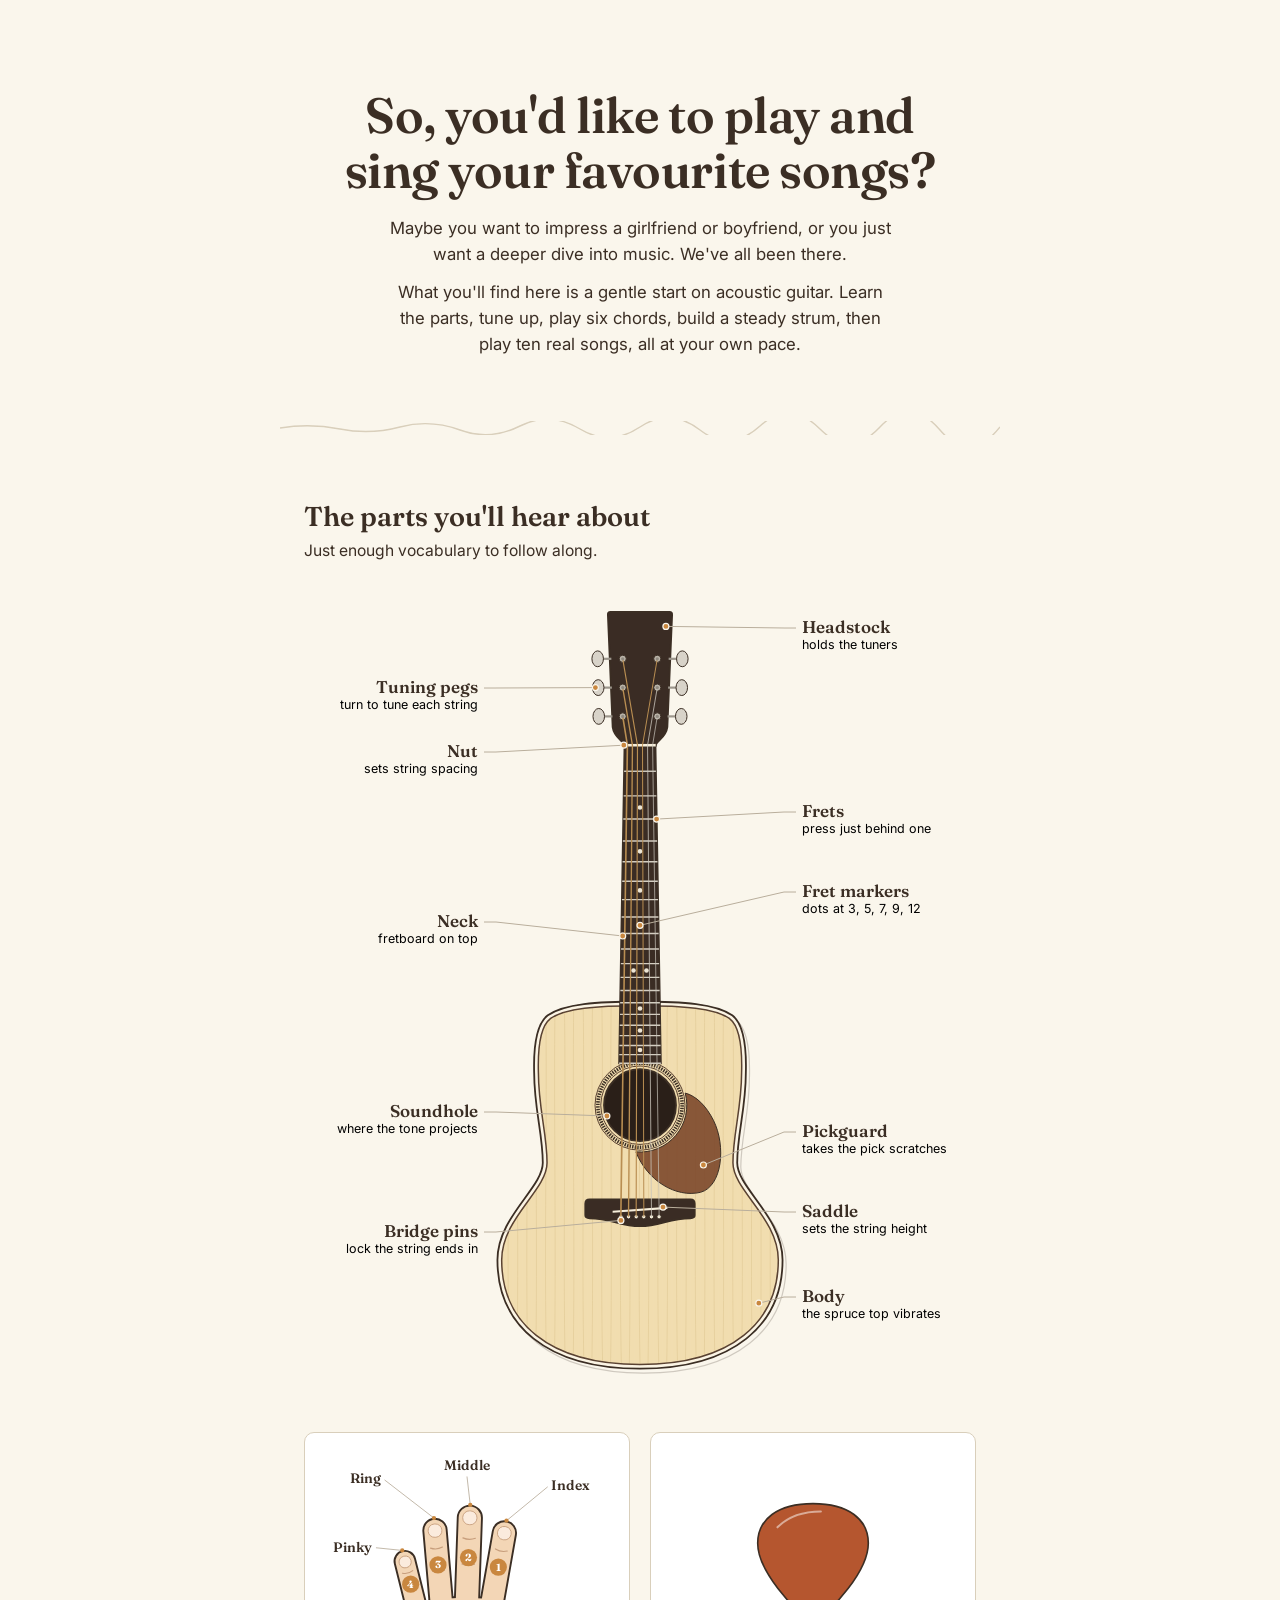
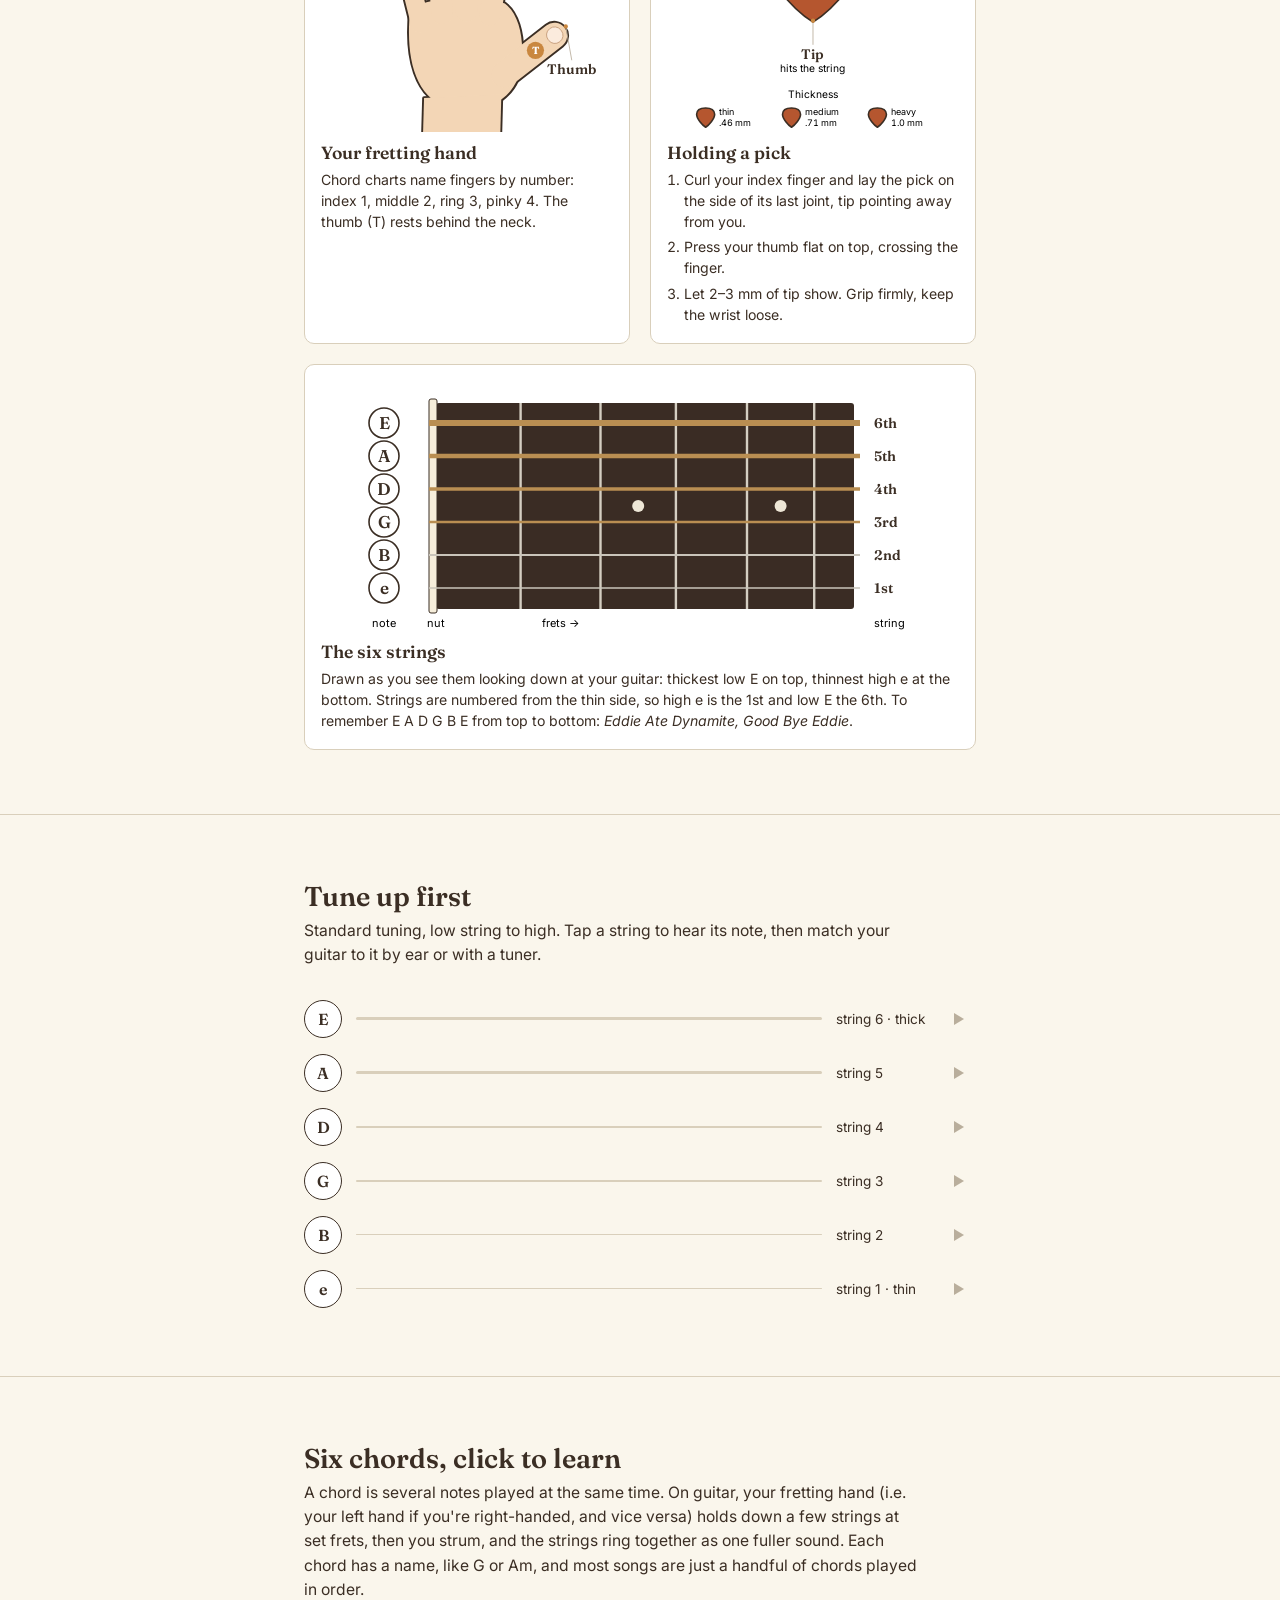
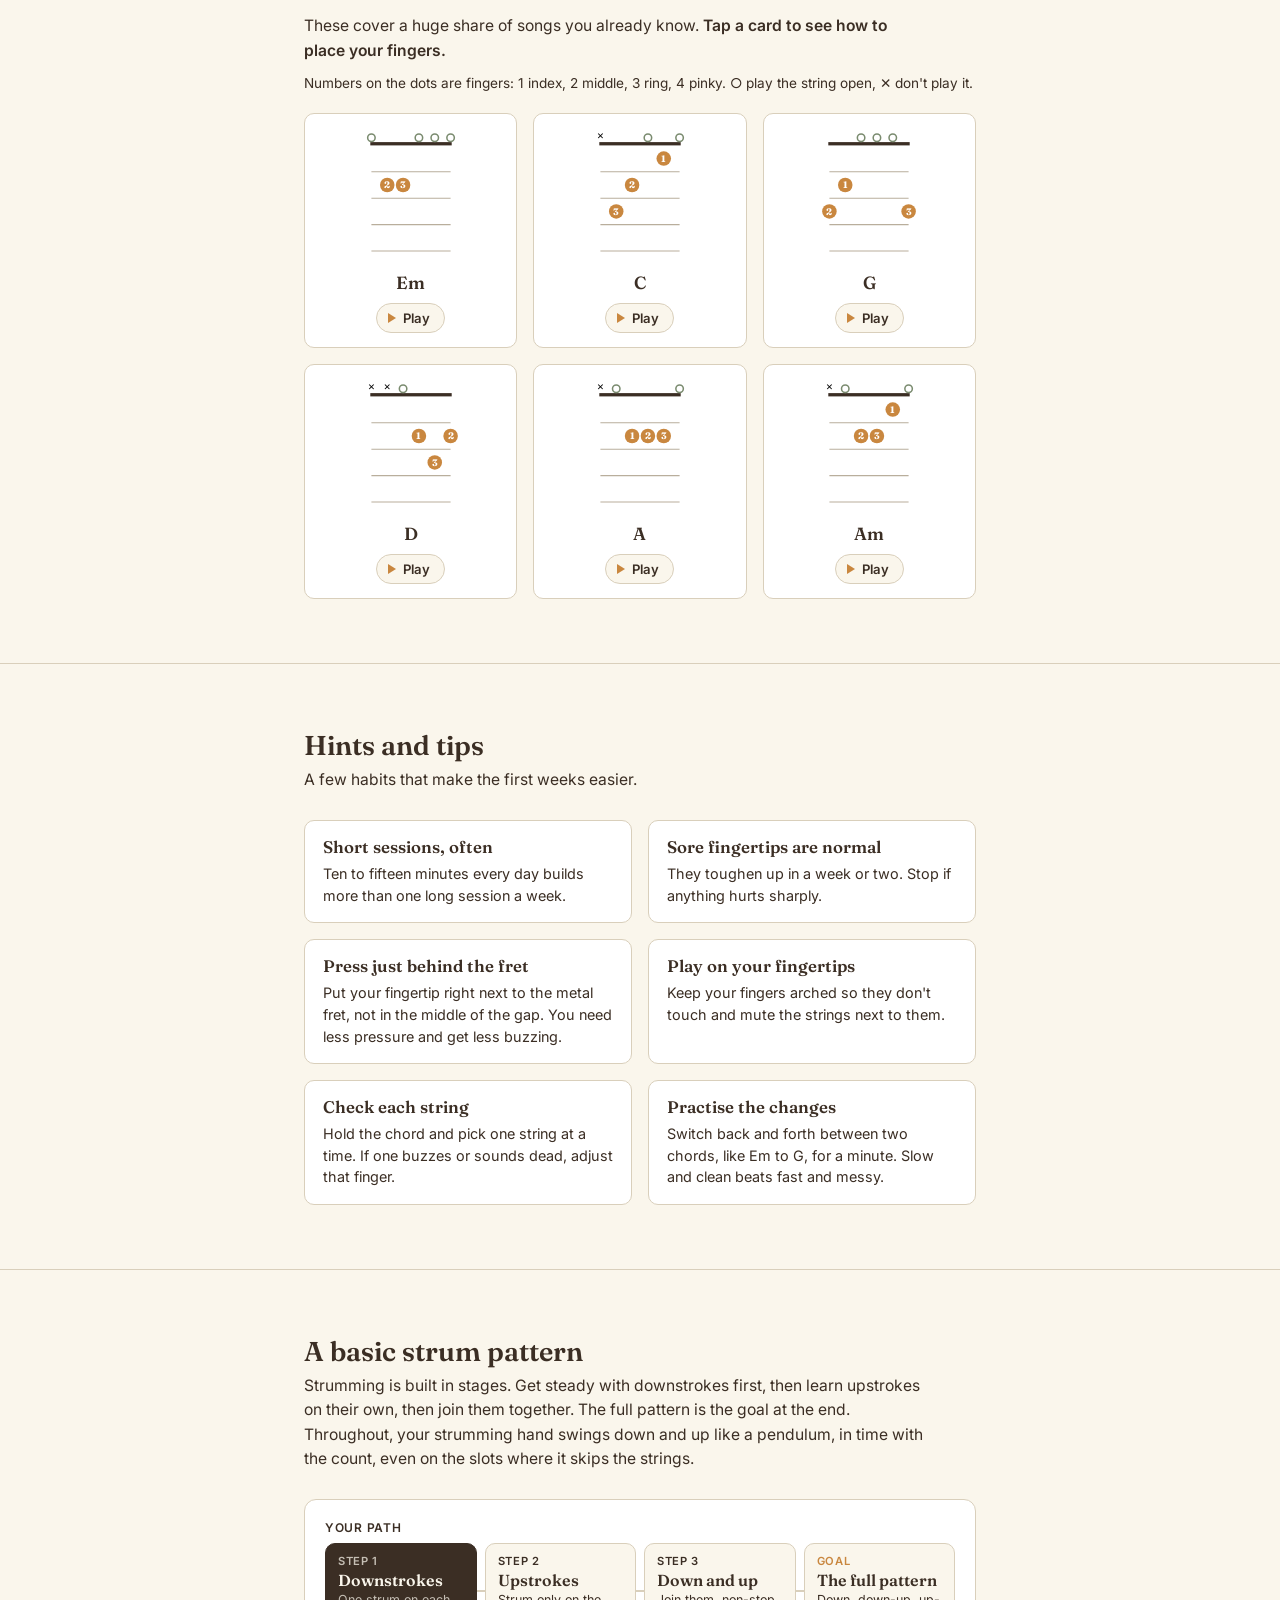
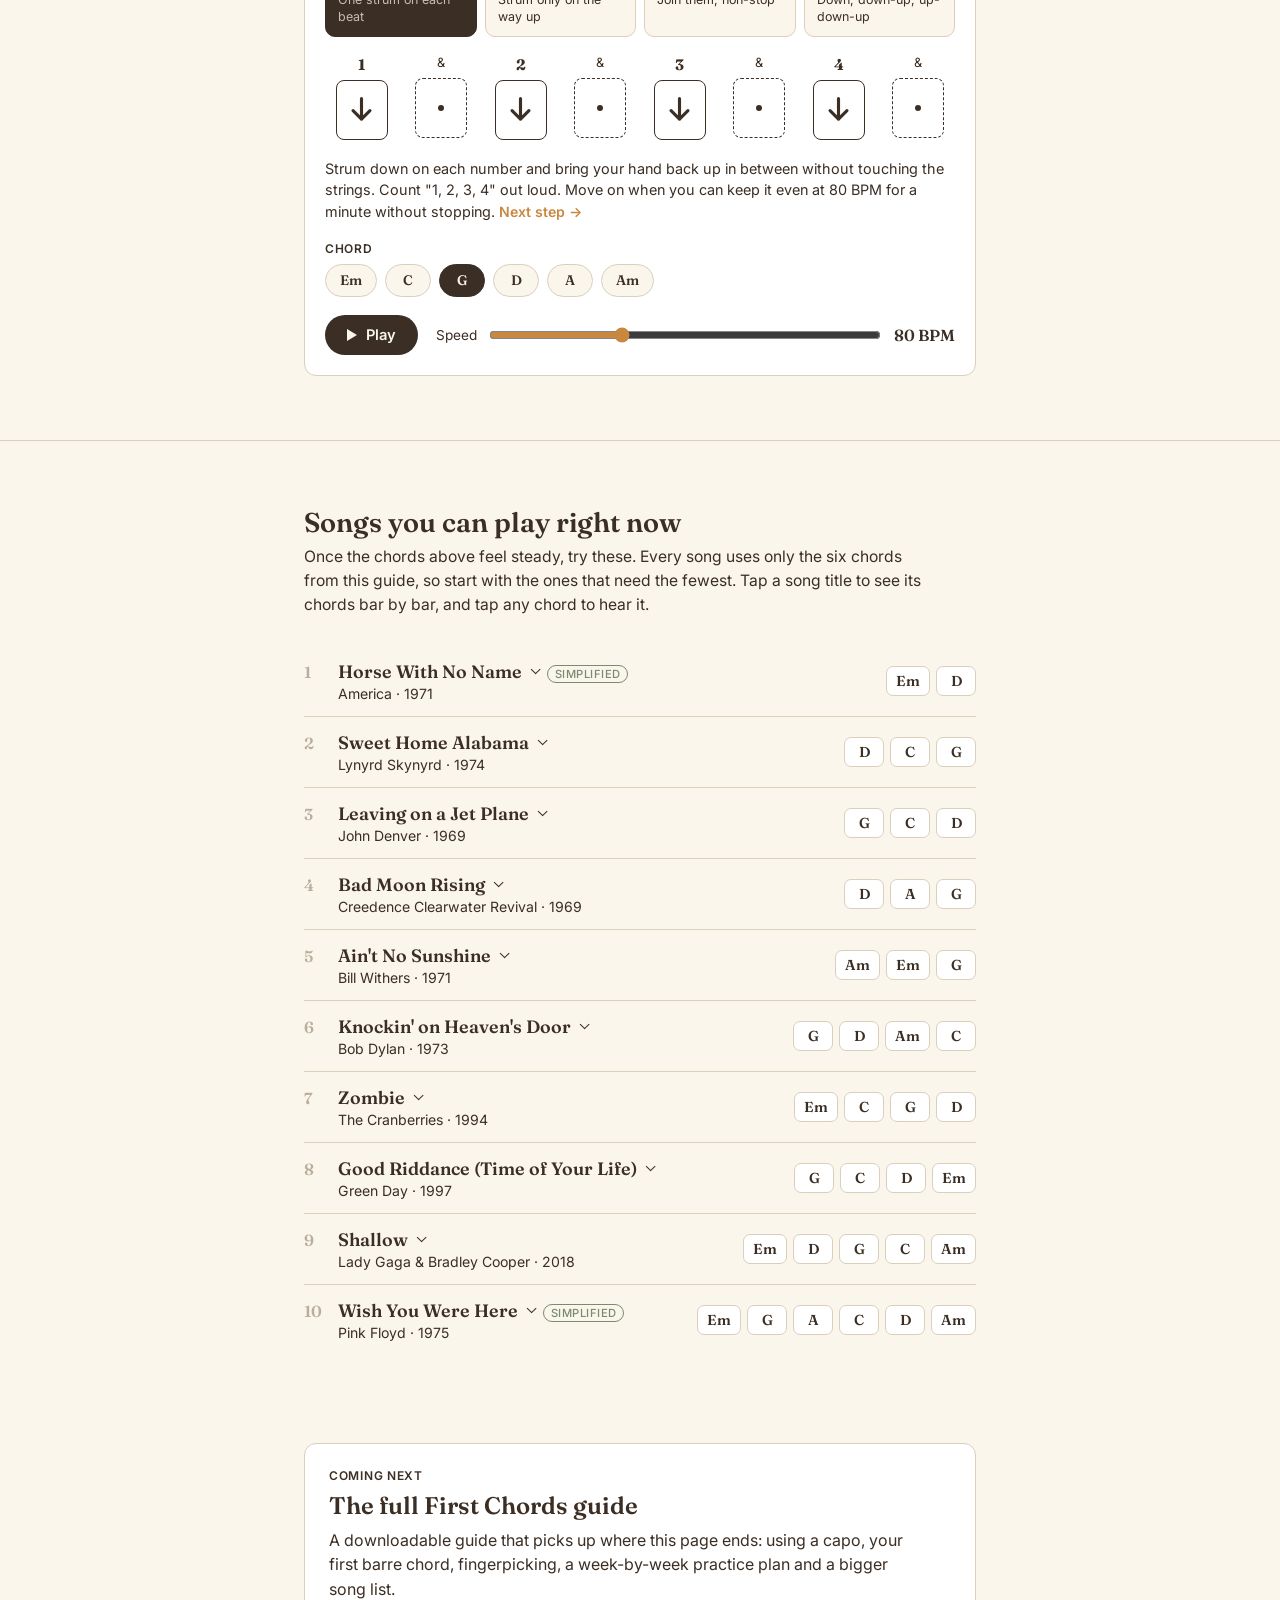
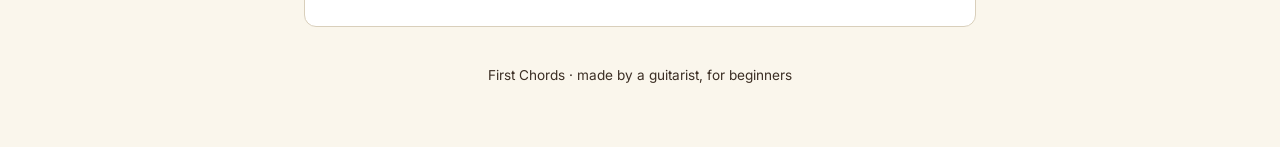
==== index.html @ 9a9ceaf6 "Rewrite the hero as a friendly opening question and intro Co-Authored-By: Claude Opus 5.5 <noreply@a" ====
<!DOCTYPE html>
<html lang="en">
<head>
<meta charset="UTF-8">
<meta name="viewport" content="width=device-width, initial-scale=1, viewport-fit=cover">
<title>First Chords — a starter guide to acoustic guitar</title>
<meta name="description" content="A free, hands-on starter guide to acoustic guitar: the parts of the guitar, tuning by ear, six first chords with sound, a step-by-step strumming trainer and ten songs you can play.">
<meta name="theme-color" content="#FAF6EC" media="(prefers-color-scheme: light)">
<meta name="theme-color" content="#1C1714" media="(prefers-color-scheme: dark)">
<meta property="og:type" content="website">
<meta property="og:title" content="First Chords: from your first chord to your first song">
<meta property="og:description" content="Learn six chords, build a steady strum and play ten real songs on acoustic guitar. Free, with sound.">
<meta property="og:image" content="og-image.png">
<meta property="og:image:width" content="1200">
<meta property="og:image:height" content="630">
<meta name="twitter:card" content="summary_large_image">
<link rel="icon" href="data:image/svg+xml,%3Csvg xmlns='http://www.w3.org/2000/svg' viewBox='0 0 32 32'%3E%3Cpath d='M16 3C22 3 28 5.5 28 11C28 17.5 20 26 16 29C12 26 4 17.5 4 11C4 5.5 10 3 16 3Z' fill='%23C9873F'/%3E%3C/svg%3E">
<link rel="preconnect" href="https://fonts.googleapis.com">
<link rel="preconnect" href="https://fonts.gstatic.com" crossorigin>
<link href="https://fonts.googleapis.com/css2?family=Fraunces:opsz,wght@9..144,400;9..144,600;9..144,700&family=Inter:wght@400;500;600&display=swap" rel="stylesheet">
<style>
  /* warm workshop paper in light, lamp-lit walnut in dark; illustrations keep their real materials */
  :root{
    --paper:#FAF6EC; --card:#FFFFFF; --ink:#3B2E24; --ink-2:var(--ink-2); --muted:var(--muted); --faint:var(--faint);
    --line:#B9AE9C; --rule:#D9CFBB; --hover:var(--hover); --miss:var(--miss);
    --wood:#C9873F; --wood-deep:var(--wood-deep); --sage:#7A8B6F; --on-accent:#FFFFFF;
    box-sizing:border-box;
    padding-top:env(safe-area-inset-top,0px);
    padding-bottom:env(safe-area-inset-bottom,0px);
  }
  @media (prefers-color-scheme: dark){
    :root:not([data-theme="light"]){
      --paper:#1C1714; --card:#26201B; --ink:#EFE6D6; --ink-2:#DCCFBC; --muted:#BBAC96; --faint:#A0907A;
      --line:#6E6152; --rule:#3E352D; --hover:#302822; --miss:#5C5146;
      --wood:#D99A52; --wood-deep:#E6AC68; --sage:#9DB08F; --on-accent:#1C1714; color-scheme:dark;
    }
  }
  :root[data-theme="dark"]{
    --paper:#1C1714; --card:#26201B; --ink:#EFE6D6; --ink-2:#DCCFBC; --muted:#BBAC96; --faint:#A0907A;
    --line:#6E6152; --rule:#3E352D; --hover:#302822; --miss:#5C5146;
    --wood:#D99A52; --wood-deep:#E6AC68; --sage:#9DB08F; --on-accent:#1C1714; color-scheme:dark;
  }
  html{scroll-padding-top:env(safe-area-inset-top,0px);}
  *{box-sizing:border-box;}
  [hidden]{display:none !important;}
  body{
    margin:0; background:var(--paper); color:var(--ink);
    font-family:'Inter',system-ui,sans-serif;
    -webkit-font-smoothing:antialiased;
  }
  h1,h2,h3{font-family:'Fraunces',Georgia,serif; margin:0; font-weight:600;}
  .wrap{max-width:720px; margin:0 auto; padding:0 24px;}
  section.wrap{padding-block:64px;}
  .hero.wrap{padding-block:88px 56px; text-align:center;}
  .hero h1{font-size:clamp(2rem,5.4vw,3.1rem); line-height:1.1; letter-spacing:-0.01em; text-wrap:balance; max-width:18ch; margin:0 auto;}
  .hero p + p{margin-top:12px;}
  .hero p{font-size:1.05rem; color:var(--muted); margin:18px auto 0; max-width:46ch; line-height:1.55; text-wrap:pretty;}
  .torn path{stroke:var(--rule);}
  .torn{display:block; width:100%; height:14px; margin:8px auto 0; max-width:720px;}
  .divider{border:none; border-top:1px solid var(--rule); margin:0;}
  h2{font-size:1.7rem; margin-bottom:6px;}
  .lede{color:var(--muted); margin:0 0 28px; font-size:0.98rem; line-height:1.55; max-width:62ch;}
  .lede strong{color:var(--ink); font-weight:600;}
  .lede-def{color:var(--ink); margin-bottom:12px;}

  /* anatomy: proportioned dreadnought, drawn in millimetres */
  .anatomy-wrap{margin:8px -8px 0;}
  .anatomy-diagram{width:100%; max-width:680px; height:auto; display:block; margin:0 auto;}
  .callout-title{font-family:'Fraunces',serif; font-weight:600; font-size:17px; fill:var(--ink);}
  .callout-sub{font-family:'Inter',sans-serif; font-size:12.5px; fill:var(--faint);}
  @media (max-width:560px){
    .callout-sub{display:none;}
    .callout-title{font-size:22px;}
  }
  .g-top{fill:#F1DDB0;}
  .g-grain path{fill:none; stroke:#D9BF8A; stroke-width:0.8; opacity:.55;}
  .g-sketch{fill:none; stroke:var(--ink); stroke-width:1.2; opacity:.22;}
  .g-bind{fill:none; stroke:#FBF4E4; stroke-width:7;}
  .g-purf{fill:none; stroke:#5A4232; stroke-width:10;}
  .g-ink{stroke:var(--ink); stroke-width:1.8; stroke-linejoin:round;}
  path.g-ink:not([class*=" "]){fill:none;}
  .g-ink-thin{stroke:var(--ink); stroke-width:1;}
  .g-ring{fill:none; stroke:#5A4232; stroke-width:1;}
  .g-herring{fill:none; stroke:#3B2E24; stroke-width:5; stroke-dasharray:2 1.6;}
  .g-hole{fill:#2A1F18;}
  .g-guard{fill:#7A4528; fill-opacity:.88;}
  .g-board{fill:#3A2C24;}
  .g-head{fill:#3A2C24;}
  .g-fret{stroke:#D4CEC2; stroke-width:1.4;}
  .g-dot{fill:#EDE6D6;}
  .g-shaft{stroke:#9C968C; stroke-width:2.2;}
  .g-button{fill:#D8D3C9;}
  .g-bush{fill:#B9B3A8;}
  .g-post{fill:#8F897F;}
  .g-bone{fill:#F6EEDB;}
  .g-bridge{fill:#3A2C24;}
  .g-pin{fill:#F6EEDB;}
  .g-wound{fill:none; stroke:#B98E52;}
  .g-plain{fill:none; stroke:#C9C4BA;}
  .g-lead polyline{fill:none; stroke:var(--line); stroke-width:1;}
  .g-anchor{fill:var(--wood); stroke:var(--paper); stroke-width:1.2;}

  /* hand + pick figures */
  .figs{display:grid; grid-template-columns:1fr 1fr; gap:20px; margin-top:40px;}
  @media (max-width:560px){.figs{grid-template-columns:1fr;}}
  .fig{margin:0; background:var(--card); border:1.4px solid var(--rule); border-radius:10px; padding:16px 16px 18px; min-width:0;}
  .fig-svg{width:100%; height:auto; display:block; max-width:300px; margin:0 auto;}
  .fig h3{font-size:1.1rem; margin:10px 0 6px;}
  .fig p,.fig ol{margin:0; font-size:0.88rem; line-height:1.5; color:var(--ink-2);}
  .fig ol{padding-left:1.2em; display:grid; gap:4px;}
  .h-out{fill:none; stroke:var(--ink); stroke-width:4.4; stroke-linejoin:round;}
  .h-skin{fill:#F3D6B6;}
  .h-crease{fill:none; stroke:#C79E7C; stroke-width:1.3; stroke-linecap:round;}
  .h-nail{fill:#FBEBDD; stroke:#C79E7C; stroke-width:1;}
  .h-badge{fill:var(--wood);}
  .h-num{font-family:'Fraunces',serif; font-weight:700; font-size:12px; fill:var(--on-accent); text-anchor:middle;}
  .fig-label{font-family:'Fraunces',serif; font-weight:600; font-size:16px; fill:var(--ink);}
  .fig-sub{font-family:'Inter',sans-serif; font-size:12px; fill:var(--faint);}
  .fig-mini{font-family:'Inter',sans-serif; font-size:10.5px; fill:var(--faint);}
  .fig-num{font-variant-numeric:tabular-nums;}
  .lead{stroke:var(--line); stroke-width:1;}
  .lead-dot{fill:var(--wood);}
  .p-pick{fill:#B5562F; stroke:var(--ink); stroke-width:1.6; stroke-linejoin:round;}
  .p-shine{fill:none; stroke:#FFFFFF; stroke-width:2; stroke-linecap:round; opacity:.5;}

  .fig-wide{grid-column:1/-1;}
  .strings-svg{max-width:600px;}
  .s-board{fill:#3A2C24;}
  .s-fret{stroke:#D4CEC2; stroke-width:2.4;}
  .s-dot{fill:#EDE6D6;}
  .s-nut{fill:#F6EEDB; stroke:var(--ink); stroke-width:1;}
  .s-wound{stroke:#B98E52;}
  .s-plain{stroke:#C9C4BA;}
  .s-badge{fill:var(--card); stroke:var(--ink); stroke-width:1.6;}
  .s-letter{font-family:'Fraunces',serif; font-weight:600; font-size:17px; fill:var(--ink); text-anchor:middle;}
  .s-ord{font-family:'Fraunces',serif; font-weight:600; font-size:14px; fill:var(--ink);}
  .s-cap{font-family:'Inter',sans-serif; font-size:11px; fill:var(--faint); text-anchor:middle;}
  .s-cap-l{text-anchor:start;}
  @media (max-width:560px){
    .s-letter{font-size:20px;}
    .s-ord{font-size:18px;}
    .s-cap{display:none;}
  }

  /* tuning */
  .strings{display:flex; flex-direction:column; gap:8px; margin-top:8px;}
  .string-row{
    display:flex; align-items:center; gap:14px; width:100%; padding:4px 6px; margin:0 -6px;
    background:none; border:none; border-radius:8px; cursor:pointer; text-align:left;
    font:inherit; color:inherit; transition:background .15s;
  }
  .string-row:hover{background:var(--hover);}
  .string-row .note{
    width:38px; height:38px; border-radius:50%; border:1.6px solid var(--ink);
    display:flex; align-items:center; justify-content:center; font-family:'Fraunces',serif;
    font-weight:600; font-size:1rem; flex-shrink:0; background:var(--card); position:relative;
    transition:background .15s, color .15s, border-color .15s;
  }
  .string-row:hover .note{border-color:var(--wood);}
  .string-row .line{height:var(--gauge,2px); background:var(--rule); flex:1; border-radius:2px; transition:background .2s;}
  .string-row .label{font-size:0.85rem; color:var(--faint); width:104px; flex-shrink:0;}
  .string-row .play{width:0; height:0; border-style:solid; border-width:6px 0 6px 10px; border-color:transparent transparent transparent var(--line); flex-shrink:0; transition:border-color .15s;}
  .string-row:hover .play{border-left-color:var(--wood);}
  .string-row.ringing .note{background:var(--wood); color:var(--on-accent); border-color:var(--wood);}
  .string-row.ringing .line{background:var(--wood); animation:ring 2s ease-out;}
  .string-row.ringing .play{border-left-color:var(--wood);}
  @keyframes ring{
    0%{box-shadow:0 0 0 3px rgba(201,135,63,.45);}
    100%{box-shadow:0 0 0 0 rgba(201,135,63,0);}
  }
  @media (max-width:560px){.string-row .label{width:auto;}}

  /* chords */
  .chord-grid{display:grid; grid-template-columns:repeat(3,1fr); gap:16px;}
  @media (max-width:560px){.chord-grid{grid-template-columns:repeat(2,1fr);}}
  .chord-card{
    background:var(--card); border-radius:10px; padding:16px 10px 14px;
    text-align:center; cursor:pointer; border:1.4px solid var(--rule);
    transition:border-color .15s, transform .15s;
  }
  .chord-card:hover{border-color:var(--wood); transform:translateY(-2px);}
  .chord-card.open{border-color:var(--sage); border-width:2px;}
  .chord-card svg{width:100%; height:auto; max-width:110px;}
  .cd-nut{fill:var(--ink);} .cd-fret{stroke:var(--line); stroke-width:1;} .cd-string{stroke:var(--faint); stroke-width:0.9;}
  .cd-x{fill:var(--faint); font-size:8px; text-anchor:middle;} .cd-open{fill:none; stroke:var(--sage); stroke-width:1.4;} .cd-dot{fill:var(--wood);}
  .finger-num{font-family:'Fraunces',serif; font-weight:700; font-size:8.6px; fill:var(--on-accent); text-anchor:middle;}
  .chord-key{font-size:0.85rem; color:var(--faint); margin:-16px 0 22px;}
  .chord-play{
    margin:10px auto 0; display:inline-flex; align-items:center; gap:7px;
    font:600 0.82rem 'Inter',system-ui,sans-serif; color:var(--ink);
    background:var(--paper); border:1.4px solid var(--rule); border-radius:999px;
    padding:6px 14px 6px 11px; cursor:pointer; transition:background .15s, border-color .15s, color .15s;
  }
  .chord-play .tri{width:0; height:0; border-style:solid; border-width:5px 0 5px 8px; border-color:transparent transparent transparent var(--wood);}
  .chord-play:hover{border-color:var(--wood);}
  .chord-card.playing .chord-play{background:var(--wood); border-color:var(--wood); color:var(--on-accent);}
  .chord-card.playing .chord-play .tri{border-left-color:var(--on-accent);}
  .chord-face{display:block; width:100%; background:none; border:none; padding:0; color:inherit; cursor:pointer; font:inherit;}
  .chord-card:focus-within{border-color:var(--wood);}
  .chord-card .name{font-family:'Fraunces',serif; font-weight:600; font-size:1.1rem; margin-top:6px; display:block;}
  .chord-note{
    grid-column:1/-1; background:var(--card); border-left:3px solid var(--sage);
    border-radius:6px; padding:14px 18px; font-size:0.92rem; color:var(--ink-2); display:none; line-height:1.5;
  }
  .chord-note.show{display:block;}

  /* tips */
  .tips{display:grid; grid-template-columns:1fr 1fr; gap:16px;}
  @media (max-width:560px){.tips{grid-template-columns:1fr;}}
  .tip{background:var(--card); border:1.4px solid var(--rule); border-radius:10px; padding:16px 18px; min-width:0;}
  .tip h3{font-size:1.05rem; margin:0 0 6px;}
  .tip p{margin:0; font-size:0.9rem; line-height:1.5; color:var(--ink-2);}

  /* strumming */
  .strum-box{background:var(--card); border:1.4px solid var(--rule); border-radius:12px; padding:20px; display:grid; gap:18px;}
  .ctl-label{font-size:0.75rem; font-weight:600; letter-spacing:.06em; text-transform:uppercase; color:var(--faint); margin:0 0 8px;}
  .seg{display:flex; flex-wrap:wrap; gap:8px;}
  .seg button{
    font:500 0.86rem 'Inter',system-ui,sans-serif; color:var(--ink); background:var(--paper);
    border:1.4px solid var(--rule); border-radius:999px; padding:7px 14px; cursor:pointer;
    transition:background .15s, border-color .15s, color .15s;
  }
  .seg button:hover{border-color:var(--wood);}
  .seg button[aria-pressed="true"]{background:var(--ink); border-color:var(--ink); color:var(--paper);}
  .steps{list-style:none; margin:0; padding:0; display:grid; grid-template-columns:repeat(4,minmax(0,1fr)); gap:8px; counter-reset:none;}
  @media (max-width:640px){.steps{grid-template-columns:repeat(2,minmax(0,1fr));}}
  .steps li{display:flex; position:relative;}
  .steps li + li::before{content:""; position:absolute; left:-8px; top:50%; width:8px; height:1.4px; background:var(--rule);}
  @media (max-width:640px){.steps li:nth-child(3)::before{display:none;}}
  .steps button{
    width:100%; display:grid; gap:2px; align-content:start; text-align:left; cursor:pointer;
    background:var(--paper); border:1.4px solid var(--rule); border-radius:10px; padding:10px 12px;
    font:inherit; color:var(--ink); transition:background .15s, border-color .15s, color .15s;
  }
  .steps button:hover{border-color:var(--wood);}
  .steps .step-n{font-size:0.7rem; font-weight:600; letter-spacing:.06em; text-transform:uppercase; color:var(--faint);}
  .steps .goal .step-n{color:var(--wood);}
  .steps .step-t{font-family:'Fraunces',serif; font-weight:600; font-size:1rem;}
  .steps .step-d{font-size:0.78rem; color:var(--muted); line-height:1.35;}
  .steps button[aria-pressed="true"]{background:var(--ink); border-color:var(--ink); color:var(--paper);}
  .steps button[aria-pressed="true"] .step-n,.steps button[aria-pressed="true"] .step-d{color:var(--paper); opacity:.72;}
  .next-step{font:600 0.88rem 'Inter',system-ui,sans-serif; color:var(--wood); background:none; border:none; padding:0; cursor:pointer; white-space:nowrap;}
  .next-step:hover{text-decoration:underline;}
  .seg.chords button{font-family:'Fraunces',serif; font-weight:600; min-width:46px;}
  .strum-grid{display:grid; grid-template-columns:repeat(8,minmax(0,1fr)); gap:6px;}
  .slot{display:grid; gap:6px; justify-items:center;}
  .slot .count{font-size:0.8rem; color:var(--faint); font-variant-numeric:tabular-nums;}
  .slot.on-beat .count{font-family:'Fraunces',serif; font-weight:700; font-size:0.95rem; color:var(--ink);}
  .slot .cell{
    width:100%; max-width:52px; aspect-ratio:1/1.15; border-radius:8px; border:1.6px solid var(--ink);
    display:flex; align-items:center; justify-content:center; background:var(--card);
    transition:background .08s, color .08s, border-color .08s;
  }
  .slot .cell svg{width:58%; height:auto;}
  .slot .cell .arrow{fill:none; stroke:currentColor; stroke-width:2.6; stroke-linecap:round; stroke-linejoin:round;}
  .slot .cell.miss{border-style:dashed; border-color:var(--miss); color:var(--miss);}
  .slot .cell.miss::after{content:""; width:6px; height:6px; border-radius:50%; background:currentColor;}
  .slot.now .cell{background:var(--wood); border-color:var(--wood); color:var(--on-accent);}
  .slot.now .cell.miss{background:var(--hover); border-color:var(--wood); color:var(--wood);}
  .pattern-note{margin:0; font-size:0.9rem; line-height:1.5; color:var(--ink-2);}
  .transport{display:flex; align-items:center; gap:18px; flex-wrap:wrap;}
  .strum-btn{
    display:inline-flex; align-items:center; gap:9px; font:600 0.92rem 'Inter',system-ui,sans-serif;
    background:var(--ink); color:var(--paper); border:none; border-radius:999px; padding:11px 22px; cursor:pointer;
  }
  .strum-btn:hover{background:var(--muted);}
  .strum-btn .ico{width:0; height:0; border-style:solid; border-width:6px 0 6px 10px; border-color:transparent transparent transparent var(--paper);}
  .strum-btn.on .ico{width:10px; height:10px; border:none; background:var(--paper); border-radius:1px;}
  .tempo{display:flex; align-items:center; gap:10px; flex:1; min-width:220px;}
  .tempo label{font-size:0.85rem; color:var(--muted); white-space:nowrap;}
  .tempo input{flex:1; accent-color:var(--wood);}
  .tempo output{font-family:'Fraunces',serif; font-weight:600; font-variant-numeric:tabular-nums; min-width:62px; text-align:right;}
  @media (max-width:560px){.strum-box{padding:16px;} .strum-grid{gap:4px;}}

  /* songs */
  .songs{list-style:none; margin:0; padding:0; counter-reset:song;}
  .song{display:flex; align-items:center; justify-content:space-between; gap:16px; flex-wrap:wrap; padding:14px 0; border-bottom:1px solid var(--rule); counter-increment:song;}
  .song:last-child{border-bottom:none;}
  .song-main{min-width:0; display:grid; grid-template-columns:28px auto 1fr; column-gap:6px; align-items:baseline;}
  .song-main::before{content:counter(song); grid-row:1 / span 2; font-family:'Fraunces',serif; font-weight:600; color:var(--line); font-variant-numeric:tabular-nums; padding-top:2px;}
  .song-main .meta{grid-column:2 / span 2;}
  .song-toggle{background:none; border:none; padding:0; text-align:left; cursor:pointer; color:var(--ink); display:inline-flex; align-items:center; gap:8px;}
  .song-toggle:hover{color:var(--wood);}
  .chev{width:7px; height:7px; border-right:1.8px solid currentColor; border-bottom:1.8px solid currentColor; transform:rotate(45deg) translateY(-3px); transition:transform .2s; flex-shrink:0;}
  .song-toggle[aria-expanded="true"] .chev{transform:rotate(225deg) translate(-2px,-1px);}
  .song-panel{flex-basis:100%; margin:4px 0 4px 34px; background:var(--card); border:1.4px solid var(--rule); border-radius:10px; padding:14px 16px; display:grid; gap:12px; min-width:0;}
  .sec-label{font-size:0.75rem; font-weight:600; letter-spacing:.06em; text-transform:uppercase; color:var(--faint); margin-bottom:6px;}
  .sec-label .rep{text-transform:none; letter-spacing:0; font-weight:500; color:var(--wood); margin-left:4px;}
  .bars{display:grid; grid-template-columns:repeat(4,minmax(0,1fr)); row-gap:6px; max-width:440px; padding-right:2px;}
  .bar{display:flex; min-width:0; border-left:2px solid var(--ink); border-right:2px solid var(--ink); margin-right:-2px; padding:4px 6px; gap:4px;}
  .bchord{flex:1; font-family:'Fraunces',serif; font-weight:600; font-size:1rem; color:var(--ink); background:none; border:1.2px solid transparent; border-radius:6px; padding:4px 6px; cursor:pointer;}
  .bchord:hover{border-color:var(--wood);}
  .bchord.sounding{background:var(--wood); color:var(--on-accent);}
  .song-note{margin:0; font-size:0.85rem; color:var(--muted); line-height:1.5;}
  .song-foot{display:flex; flex-wrap:wrap; align-items:center; gap:10px 16px; border-top:1px solid var(--rule); padding-top:10px; font-size:0.85rem;}
  .strum-hint{color:var(--ink-2);}
  .practise{font:600 0.82rem 'Inter',system-ui,sans-serif; color:var(--ink); background:var(--paper); border:1.4px solid var(--rule); border-radius:999px; padding:5px 12px; cursor:pointer;}
  .practise:hover{border-color:var(--wood);}
  .lyrics-link{color:var(--wood); font-weight:600; text-decoration:none; margin-left:auto;}
  .lyrics-link:hover{text-decoration:underline;}
  @media (max-width:560px){.song-panel{margin-left:0;} .lyrics-link{margin-left:0;}}
  .song .title{font-family:'Fraunces',serif; font-weight:600; font-size:1.12rem;}
  .song .meta{font-size:0.88rem; color:var(--faint); margin-top:2px;}
  .song .tag{font-family:'Inter',sans-serif; font-weight:500; font-size:0.7rem; letter-spacing:.04em; text-transform:uppercase; color:var(--sage); border:1px solid var(--sage); border-radius:999px; padding:1px 7px; vertical-align:middle; margin-left:4px;}
  .chips{display:flex; gap:6px; flex-wrap:wrap;}
  .chip{
    font-family:'Fraunces',serif; font-weight:600; font-size:0.9rem; color:var(--ink);
    background:var(--card); border:1.4px solid var(--rule); border-radius:7px; min-width:40px; padding:5px 9px; cursor:pointer;
    transition:background .15s, border-color .15s, color .15s;
  }
  .chip:hover{border-color:var(--wood);}
  .chip.sounding{background:var(--wood); border-color:var(--wood); color:var(--on-accent);}
  @media (max-width:560px){.song{gap:10px;} .chips{padding-left:34px;}}

  .site-foot{padding-block:24px 64px; display:grid; gap:40px;}
  .next-up{background:var(--card); border:1.4px solid var(--rule); border-radius:12px; padding:24px;}
  .next-up h2{font-size:1.5rem; margin-bottom:8px;}
  .next-up p:last-child{margin:0; color:var(--muted); line-height:1.55; max-width:58ch;}
  .made{margin:0; text-align:center; font-size:0.85rem; color:var(--faint);}
  :focus-visible{outline:2px solid var(--sage); outline-offset:2px;}
  @media (prefers-reduced-motion:reduce){*{transition:none !important; animation:none !important;}}
</style>
</head>
<body>

<div class="hero wrap">
  <h1>So, you'd like to play and sing your favourite songs?</h1>
  <p>Maybe you want to impress a girlfriend or boyfriend, or you just want a deeper dive into music. We've all been there.</p>
  <p>What you'll find here is a gentle start on acoustic guitar. Learn the parts, tune up, play six chords, build a steady strum, then play ten real songs, all at your own pace.</p>
</div>
<svg class="torn" viewBox="0 0 720 14" preserveAspectRatio="none"><path d="M0,7 Q30,2 60,8 T120,6 T180,9 T240,5 T300,8 T360,6 T420,9 T480,5 T540,8 T600,6 T660,9 T720,6" stroke-width="1.4" fill="none"/></svg>

<section class="wrap">
  <h2>The parts you'll hear about</h2>
  <p class="lede">Just enough vocabulary to follow along.</p>
  <div class="anatomy-wrap">
<svg class="anatomy-diagram" viewBox="0 0 680 800" role="img" aria-labelledby="anatomyTitle">
<title id="anatomyTitle">Labelled drawing of a dreadnought acoustic guitar</title>
<defs><clipPath id="bodyClip"><path d="M0,541 C60,541 105,544 128,560 C145,573 148,605 147,640 C147,690 135,725 135,765 C135,800 198,840 198,900 C198,990 130,1051 0,1051 C-130,1051 -198,990 -198,900 C-198,840 -135,800 -135,765 C-135,725 -147,690 -147,640 C-148,605 -145,573 -128,560 C-105,544 -60,541 0,541 Z"/></clipPath></defs>
<g transform="translate(340 20) scale(0.72)">
<path d="M0,541 C60,541 105,544 128,560 C145,573 148,605 147,640 C147,690 135,725 135,765 C135,800 198,840 198,900 C198,990 130,1051 0,1051 C-130,1051 -198,990 -198,900 C-198,840 -135,800 -135,765 C-135,725 -147,690 -147,640 C-148,605 -145,573 -128,560 C-105,544 -60,541 0,541 Z" class="g-sketch" transform="translate(5 6)" vector-effect="non-scaling-stroke"/>
<path d="M0,541 C60,541 105,544 128,560 C145,573 148,605 147,640 C147,690 135,725 135,765 C135,800 198,840 198,900 C198,990 130,1051 0,1051 C-130,1051 -198,990 -198,900 C-198,840 -135,800 -135,765 C-135,725 -147,690 -147,640 C-148,605 -145,573 -128,560 C-105,544 -60,541 0,541 Z" class="g-top"/>
<g clip-path="url(#bodyClip)" class="g-grain">
<path d="M-196,540 C-198,700 -194,880 -197.0,1055" vector-effect="non-scaling-stroke"/>
<path d="M-183,540 C-180.5,700 -185.5,880 -181.75,1055" vector-effect="non-scaling-stroke"/>
<path d="M-170,540 C-172,700 -168,880 -171.0,1055" vector-effect="non-scaling-stroke"/>
<path d="M-157,540 C-154.5,700 -159.5,880 -155.75,1055" vector-effect="non-scaling-stroke"/>
<path d="M-144,540 C-146,700 -142,880 -145.0,1055" vector-effect="non-scaling-stroke"/>
<path d="M-131,540 C-128.5,700 -133.5,880 -129.75,1055" vector-effect="non-scaling-stroke"/>
<path d="M-118,540 C-120,700 -116,880 -119.0,1055" vector-effect="non-scaling-stroke"/>
<path d="M-105,540 C-102.5,700 -107.5,880 -103.75,1055" vector-effect="non-scaling-stroke"/>
<path d="M-92,540 C-94,700 -90,880 -93.0,1055" vector-effect="non-scaling-stroke"/>
<path d="M-79,540 C-76.5,700 -81.5,880 -77.75,1055" vector-effect="non-scaling-stroke"/>
<path d="M-66,540 C-68,700 -64,880 -67.0,1055" vector-effect="non-scaling-stroke"/>
<path d="M-53,540 C-50.5,700 -55.5,880 -51.75,1055" vector-effect="non-scaling-stroke"/>
<path d="M-40,540 C-42,700 -38,880 -41.0,1055" vector-effect="non-scaling-stroke"/>
<path d="M-27,540 C-24.5,700 -29.5,880 -25.75,1055" vector-effect="non-scaling-stroke"/>
<path d="M-14,540 C-16,700 -12,880 -15.0,1055" vector-effect="non-scaling-stroke"/>
<path d="M-1,540 C1.5,700 -3.5,880 0.25,1055" vector-effect="non-scaling-stroke"/>
<path d="M12,540 C10,700 14,880 11.0,1055" vector-effect="non-scaling-stroke"/>
<path d="M25,540 C27.5,700 22.5,880 26.25,1055" vector-effect="non-scaling-stroke"/>
<path d="M38,540 C36,700 40,880 37.0,1055" vector-effect="non-scaling-stroke"/>
<path d="M51,540 C53.5,700 48.5,880 52.25,1055" vector-effect="non-scaling-stroke"/>
<path d="M64,540 C62,700 66,880 63.0,1055" vector-effect="non-scaling-stroke"/>
<path d="M77,540 C79.5,700 74.5,880 78.25,1055" vector-effect="non-scaling-stroke"/>
<path d="M90,540 C88,700 92,880 89.0,1055" vector-effect="non-scaling-stroke"/>
<path d="M103,540 C105.5,700 100.5,880 104.25,1055" vector-effect="non-scaling-stroke"/>
<path d="M116,540 C114,700 118,880 115.0,1055" vector-effect="non-scaling-stroke"/>
<path d="M129,540 C131.5,700 126.5,880 130.25,1055" vector-effect="non-scaling-stroke"/>
<path d="M142,540 C140,700 144,880 141.0,1055" vector-effect="non-scaling-stroke"/>
<path d="M155,540 C157.5,700 152.5,880 156.25,1055" vector-effect="non-scaling-stroke"/>
<path d="M168,540 C166,700 170,880 167.0,1055" vector-effect="non-scaling-stroke"/>
<path d="M181,540 C183.5,700 178.5,880 182.25,1055" vector-effect="non-scaling-stroke"/>
<path d="M194,540 C192,700 196,880 193.0,1055" vector-effect="non-scaling-stroke"/>
</g>
<g clip-path="url(#bodyClip)"><path d="M0,541 C60,541 105,544 128,560 C145,573 148,605 147,640 C147,690 135,725 135,765 C135,800 198,840 198,900 C198,990 130,1051 0,1051 C-130,1051 -198,990 -198,900 C-198,840 -135,800 -135,765 C-135,725 -147,690 -147,640 C-148,605 -145,573 -128,560 C-105,544 -60,541 0,541 Z" class="g-purf" vector-effect="non-scaling-stroke"/><path d="M0,541 C60,541 105,544 128,560 C145,573 148,605 147,640 C147,690 135,725 135,765 C135,800 198,840 198,900 C198,990 130,1051 0,1051 C-130,1051 -198,990 -198,900 C-198,840 -135,800 -135,765 C-135,725 -147,690 -147,640 C-148,605 -145,573 -128,560 C-105,544 -60,541 0,541 Z" class="g-bind" vector-effect="non-scaling-stroke"/></g>
<path d="M0,541 C60,541 105,544 128,560 C145,573 148,605 147,640 C147,690 135,725 135,765 C135,800 198,840 198,900 C198,990 130,1051 0,1051 C-130,1051 -198,990 -198,900 C-198,840 -135,800 -135,765 C-135,725 -147,690 -147,640 C-148,605 -145,573 -128,560 C-105,544 -60,541 0,541 Z" class="g-ink" vector-effect="non-scaling-stroke"/>
<circle cx="0" cy="685" r="62.5" class="g-ring" vector-effect="non-scaling-stroke"/>
<circle cx="0" cy="685" r="58.5" class="g-herring"/>
<circle cx="0" cy="685" r="54.5" class="g-ring" vector-effect="non-scaling-stroke"/>
<circle cx="0" cy="685" r="50" class="g-hole g-ink" vector-effect="non-scaling-stroke"/>
<path d="M62.8,668.2 A65,65 0 0 1 -5.7,749.8 C10,790 50,814 84,806 C114,798 120,742 102,706 C92,686 78,672 62.8,668.2 Z" class="g-guard g-ink-thin" vector-effect="non-scaling-stroke"/>
<path d="M-21.5,185 L21.5,185 L29,627 L-29,627 Z" class="g-board g-ink" vector-effect="non-scaling-stroke"/>
<line x1="-22.1" y1="221.2" x2="22.1" y2="221.2" class="g-fret" vector-effect="non-scaling-stroke"/>
<line x1="-22.7" y1="255.4" x2="22.7" y2="255.4" class="g-fret" vector-effect="non-scaling-stroke"/>
<line x1="-23.2" y1="287.6" x2="23.2" y2="287.6" class="g-fret" vector-effect="non-scaling-stroke"/>
<line x1="-23.8" y1="318.1" x2="23.8" y2="318.1" class="g-fret" vector-effect="non-scaling-stroke"/>
<line x1="-24.2" y1="346.8" x2="24.2" y2="346.8" class="g-fret" vector-effect="non-scaling-stroke"/>
<line x1="-24.7" y1="373.9" x2="24.7" y2="373.9" class="g-fret" vector-effect="non-scaling-stroke"/>
<line x1="-25.1" y1="399.5" x2="25.1" y2="399.5" class="g-fret" vector-effect="non-scaling-stroke"/>
<line x1="-25.5" y1="423.7" x2="25.5" y2="423.7" class="g-fret" vector-effect="non-scaling-stroke"/>
<line x1="-25.9" y1="446.5" x2="25.9" y2="446.5" class="g-fret" vector-effect="non-scaling-stroke"/>
<line x1="-26.3" y1="468" x2="26.3" y2="468" class="g-fret" vector-effect="non-scaling-stroke"/>
<line x1="-26.6" y1="488.3" x2="26.6" y2="488.3" class="g-fret" vector-effect="non-scaling-stroke"/>
<line x1="-27" y1="507.5" x2="27" y2="507.5" class="g-fret" vector-effect="non-scaling-stroke"/>
<line x1="-27.3" y1="525.6" x2="27.3" y2="525.6" class="g-fret" vector-effect="non-scaling-stroke"/>
<line x1="-27.6" y1="542.7" x2="27.6" y2="542.7" class="g-fret" vector-effect="non-scaling-stroke"/>
<line x1="-27.8" y1="558.8" x2="27.8" y2="558.8" class="g-fret" vector-effect="non-scaling-stroke"/>
<line x1="-28.1" y1="574" x2="28.1" y2="574" class="g-fret" vector-effect="non-scaling-stroke"/>
<line x1="-28.3" y1="588.4" x2="28.3" y2="588.4" class="g-fret" vector-effect="non-scaling-stroke"/>
<line x1="-28.6" y1="602" x2="28.6" y2="602" class="g-fret" vector-effect="non-scaling-stroke"/>
<line x1="-28.8" y1="614.8" x2="28.8" y2="614.8" class="g-fret" vector-effect="non-scaling-stroke"/>
<line x1="-29" y1="626.8" x2="29" y2="626.8" class="g-fret" vector-effect="non-scaling-stroke"/>
<circle cx="0" cy="271.5" r="3.2" class="g-dot"/>
<circle cx="0" cy="332.4" r="3.2" class="g-dot"/>
<circle cx="0" cy="386.7" r="3.2" class="g-dot"/>
<circle cx="0" cy="435.1" r="3.2" class="g-dot"/>
<circle cx="0" cy="550.7" r="3.2" class="g-dot"/>
<circle cx="0" cy="581.2" r="3.2" class="g-dot"/>
<circle cx="0" cy="608.4" r="3.2" class="g-dot"/>
<circle cx="-9" cy="497.9" r="3.2" class="g-dot"/><circle cx="9" cy="497.9" r="3.2" class="g-dot"/>
<path d="M-41,0 L41,0 Q45,0 44.6,4 L38,160 C36,175 24,178 21.5,185 L-21.5,185 C-24,178 -36,175 -38,160 L-44.6,4 Q-45,0 -41,0 Z" class="g-head g-ink" vector-effect="non-scaling-stroke"/>
<line x1="-38.28125" y1="145" x2="-57.28125" y2="145" class="g-shaft" vector-effect="non-scaling-stroke"/>
<ellipse cx="-57.28125" cy="145" rx="8" ry="11" class="g-button g-ink-thin" vector-effect="non-scaling-stroke"/>
<circle cx="-24" cy="145" r="5" class="g-bush g-ink-thin" vector-effect="non-scaling-stroke"/>
<line x1="-39.03125" y1="105" x2="-58.03125" y2="105" class="g-shaft" vector-effect="non-scaling-stroke"/>
<ellipse cx="-58.03125" cy="105" rx="8" ry="11" class="g-button g-ink-thin" vector-effect="non-scaling-stroke"/>
<circle cx="-24" cy="105" r="5" class="g-bush g-ink-thin" vector-effect="non-scaling-stroke"/>
<line x1="-39.78125" y1="65" x2="-58.78125" y2="65" class="g-shaft" vector-effect="non-scaling-stroke"/>
<ellipse cx="-58.78125" cy="65" rx="8" ry="11" class="g-button g-ink-thin" vector-effect="non-scaling-stroke"/>
<circle cx="-24" cy="65" r="5" class="g-bush g-ink-thin" vector-effect="non-scaling-stroke"/>
<line x1="39.78125" y1="65" x2="58.78125" y2="65" class="g-shaft" vector-effect="non-scaling-stroke"/>
<ellipse cx="58.78125" cy="65" rx="8" ry="11" class="g-button g-ink-thin" vector-effect="non-scaling-stroke"/>
<circle cx="24" cy="65" r="5" class="g-bush g-ink-thin" vector-effect="non-scaling-stroke"/>
<line x1="39.03125" y1="105" x2="58.03125" y2="105" class="g-shaft" vector-effect="non-scaling-stroke"/>
<ellipse cx="58.03125" cy="105" rx="8" ry="11" class="g-button g-ink-thin" vector-effect="non-scaling-stroke"/>
<circle cx="24" cy="105" r="5" class="g-bush g-ink-thin" vector-effect="non-scaling-stroke"/>
<line x1="38.28125" y1="145" x2="57.28125" y2="145" class="g-shaft" vector-effect="non-scaling-stroke"/>
<ellipse cx="57.28125" cy="145" rx="8" ry="11" class="g-button g-ink-thin" vector-effect="non-scaling-stroke"/>
<circle cx="24" cy="145" r="5" class="g-bush g-ink-thin" vector-effect="non-scaling-stroke"/>
<rect x="-22.5" y="182.5" width="45" height="5" rx="1" class="g-bone g-ink-thin" vector-effect="non-scaling-stroke"/>
<path d="M-76,822 Q-76,816 -70,816 L70,816 Q76,816 76,822 L76,838 Q76,842 70,842 C40,842 28,853 0,853 C-28,853 -40,842 -70,842 Q-76,842 -76,838 Z" class="g-bridge g-ink" vector-effect="non-scaling-stroke"/>
<polygon points="-38,831.5 38,826 38,829 -38,834.5" class="g-bone"/>
<circle cx="-26.5" cy="840" r="3" class="g-pin g-ink-thin" vector-effect="non-scaling-stroke"/>
<circle cx="-15.9" cy="840" r="3" class="g-pin g-ink-thin" vector-effect="non-scaling-stroke"/>
<circle cx="-5.3" cy="840" r="3" class="g-pin g-ink-thin" vector-effect="non-scaling-stroke"/>
<circle cx="5.3" cy="840" r="3" class="g-pin g-ink-thin" vector-effect="non-scaling-stroke"/>
<circle cx="15.9" cy="840" r="3" class="g-pin g-ink-thin" vector-effect="non-scaling-stroke"/>
<circle cx="26.5" cy="840" r="3" class="g-pin g-ink-thin" vector-effect="non-scaling-stroke"/>
<polyline points="-24,145 -17.5,185 -26.5,832.1 -26.5,840" class="g-wound" stroke-width="1.6" vector-effect="non-scaling-stroke"/>
<polyline points="-24,105 -10.5,185 -15.9,831.4 -15.9,840" class="g-wound" stroke-width="1.35" vector-effect="non-scaling-stroke"/>
<polyline points="-24,65 -3.5,185 -5.3,830.6 -5.3,840" class="g-wound" stroke-width="1.15" vector-effect="non-scaling-stroke"/>
<polyline points="24,65 3.5,185 5.3,829.8 5.3,840" class="g-wound" stroke-width="1.0" vector-effect="non-scaling-stroke"/>
<polyline points="24,105 10.5,185 15.9,829 15.9,840" class="g-plain" stroke-width="0.8" vector-effect="non-scaling-stroke"/>
<polyline points="24,145 17.5,185 26.5,828.3 26.5,840" class="g-plain" stroke-width="0.7" vector-effect="non-scaling-stroke"/>
<circle cx="-24" cy="145" r="2.2" class="g-post"/>
<circle cx="-24" cy="105" r="2.2" class="g-post"/>
<circle cx="-24" cy="65" r="2.2" class="g-post"/>
<circle cx="24" cy="65" r="2.2" class="g-post"/>
<circle cx="24" cy="105" r="2.2" class="g-post"/>
<circle cx="24" cy="145" r="2.2" class="g-post"/>
</g>
<g class="g-lead">
<polyline points="295.4,95.6 196,96 184,96"/>
<circle cx="295.4" cy="95.6" r="3" class="g-anchor"/>
<polyline points="323.8,153.2 196,160 184,160"/>
<circle cx="323.8" cy="153.2" r="3" class="g-anchor"/>
<polyline points="322.7,344 196,330 184,330"/>
<circle cx="322.7" cy="344" r="3" class="g-anchor"/>
<polyline points="306.9,524 196,520 184,520"/>
<circle cx="306.9" cy="524" r="3" class="g-anchor"/>
<polyline points="320.9,628.4 196,640 184,640"/>
<circle cx="320.9" cy="628.4" r="3" class="g-anchor"/>
<polyline points="365.9,34.4 484,36 496,36"/>
<circle cx="365.9" cy="34.4" r="3" class="g-anchor"/>
<polyline points="356.6,227.1 484,220 496,220"/>
<circle cx="356.6" cy="227.1" r="3" class="g-anchor"/>
<polyline points="340,333.3 484,300 496,300"/>
<circle cx="340" cy="333.3" r="3" class="g-anchor"/>
<polyline points="403.4,573 484,540 496,540"/>
<circle cx="403.4" cy="573" r="3" class="g-anchor"/>
<polyline points="363,615.1 484,620 496,620"/>
<circle cx="363" cy="615.1" r="3" class="g-anchor"/>
<polyline points="458.8,711.2 484,705 496,705"/>
<circle cx="458.8" cy="711.2" r="3" class="g-anchor"/>
</g>
<text x="178" y="101" text-anchor="end"><tspan class="callout-title" x="178">Tuning pegs</tspan><tspan class="callout-sub" x="178" dy="16">turn to tune each string</tspan></text>
<text x="178" y="165" text-anchor="end"><tspan class="callout-title" x="178">Nut</tspan><tspan class="callout-sub" x="178" dy="16">sets string spacing</tspan></text>
<text x="178" y="335" text-anchor="end"><tspan class="callout-title" x="178">Neck</tspan><tspan class="callout-sub" x="178" dy="16">fretboard on top</tspan></text>
<text x="178" y="525" text-anchor="end"><tspan class="callout-title" x="178">Soundhole</tspan><tspan class="callout-sub" x="178" dy="16">where the tone projects</tspan></text>
<text x="178" y="645" text-anchor="end"><tspan class="callout-title" x="178">Bridge pins</tspan><tspan class="callout-sub" x="178" dy="16">lock the string ends in</tspan></text>
<text x="502" y="41" text-anchor="start"><tspan class="callout-title" x="502">Headstock</tspan><tspan class="callout-sub" x="502" dy="16">holds the tuners</tspan></text>
<text x="502" y="225" text-anchor="start"><tspan class="callout-title" x="502">Frets</tspan><tspan class="callout-sub" x="502" dy="16">press just behind one</tspan></text>
<text x="502" y="305" text-anchor="start"><tspan class="callout-title" x="502">Fret markers</tspan><tspan class="callout-sub" x="502" dy="16">dots at 3, 5, 7, 9, 12</tspan></text>
<text x="502" y="545" text-anchor="start"><tspan class="callout-title" x="502">Pickguard</tspan><tspan class="callout-sub" x="502" dy="16">takes the pick scratches</tspan></text>
<text x="502" y="625" text-anchor="start"><tspan class="callout-title" x="502">Saddle</tspan><tspan class="callout-sub" x="502" dy="16">sets the string height</tspan></text>
<text x="502" y="710" text-anchor="start"><tspan class="callout-title" x="502">Body</tspan><tspan class="callout-sub" x="502" dy="16">the spruce top vibrates</tspan></text>
</svg>
  </div>
  <div class="figs">
    <figure class="fig">
<svg class="fig-svg" viewBox="0 0 340 330" role="img" aria-labelledby="handT">
<title id="handT">Back of the left hand with each finger named and numbered</title>
<path d="M104,186 C98,240 108,292 152,302 C202,310 232,284 234,244 C236,214 228,190 214,180 C190,170 130,170 104,186 Z" class="h-out"/>
<path d="M120,290 L118,360 L208,360 L210,286 Z" class="h-out"/>
<rect x="-11.0" y="-70" width="22" height="96" rx="11.0" transform="translate(112 188) rotate(-14)" class="h-out"/>
<rect x="-12.5" y="-96" width="25" height="122" rx="12.5" transform="translate(140 178) rotate(-5)" class="h-out"/>
<rect x="-13.0" y="-108" width="26" height="134" rx="13.0" transform="translate(170 175) rotate(2)" class="h-out"/>
<rect x="-12.5" y="-96" width="25" height="122" rx="12.5" transform="translate(199 180) rotate(10)" class="h-out"/>
<rect x="-15.0" y="-78" width="30" height="104" rx="15.0" transform="translate(222 256) rotate(52)" class="h-out"/>
<path d="M104,186 C98,240 108,292 152,302 C202,310 232,284 234,244 C236,214 228,190 214,180 C190,170 130,170 104,186 Z" class="h-skin"/>
<path d="M120,290 L118,360 L208,360 L210,286 Z" class="h-skin"/>
<rect x="-11.0" y="-70" width="22" height="96" rx="11.0" transform="translate(112 188) rotate(-14)" class="h-skin"/>
<rect x="-12.5" y="-96" width="25" height="122" rx="12.5" transform="translate(140 178) rotate(-5)" class="h-skin"/>
<rect x="-13.0" y="-108" width="26" height="134" rx="13.0" transform="translate(170 175) rotate(2)" class="h-skin"/>
<rect x="-12.5" y="-96" width="25" height="122" rx="12.5" transform="translate(199 180) rotate(10)" class="h-skin"/>
<rect x="-15.0" y="-78" width="30" height="104" rx="15.0" transform="translate(222 256) rotate(52)" class="h-skin"/>
<path d="M-6.16,-26.6 Q0,-23.6 6.16,-26.6" class="h-crease" transform="translate(112 188) rotate(-14)"/>
<path d="M-6.16,-46.2 Q0,-43.2 6.16,-46.2" class="h-crease" transform="translate(112 188) rotate(-14)"/>
<rect x="-7" y="-65" width="14.1" height="13.6" rx="6.6" class="h-nail" transform="translate(112 188) rotate(-14)"/>
<circle cx="104.4" cy="157.4" r="10" class="h-badge"/><text x="104.4" y="161.4" class="h-num">4</text>
<path d="M-7.000000000000001,-36.5 Q0,-33.5 7.000000000000001,-36.5" class="h-crease" transform="translate(140 178) rotate(-5)"/>
<path d="M-7.000000000000001,-63.4 Q0,-60.4 7.000000000000001,-63.4" class="h-crease" transform="translate(140 178) rotate(-5)"/>
<rect x="-8" y="-91" width="16" height="15.5" rx="7.5" class="h-nail" transform="translate(140 178) rotate(-5)"/>
<circle cx="136.2" cy="135" r="10" class="h-badge"/><text x="136.2" y="139" class="h-num">3</text>
<path d="M-7.280000000000001,-41 Q0,-38 7.280000000000001,-41" class="h-crease" transform="translate(170 175) rotate(2)"/>
<path d="M-7.280000000000001,-71.3 Q0,-68.3 7.280000000000001,-71.3" class="h-crease" transform="translate(170 175) rotate(2)"/>
<rect x="-8.3" y="-103" width="16.6" height="16.1" rx="7.8" class="h-nail" transform="translate(170 175) rotate(2)"/>
<circle cx="171.7" cy="126.4" r="10" class="h-badge"/><text x="171.7" y="130.4" class="h-num">2</text>
<path d="M-7.000000000000001,-36.5 Q0,-33.5 7.000000000000001,-36.5" class="h-crease" transform="translate(199 180) rotate(10)"/>
<path d="M-7.000000000000001,-63.4 Q0,-60.4 7.000000000000001,-63.4" class="h-crease" transform="translate(199 180) rotate(10)"/>
<rect x="-8" y="-91" width="16" height="15.5" rx="7.5" class="h-nail" transform="translate(199 180) rotate(10)"/>
<circle cx="206.5" cy="137.5" r="10" class="h-badge"/><text x="206.5" y="141.5" class="h-num">1</text>
<path d="M-8.4,-39 Q0,-36 8.4,-39" class="h-crease" transform="translate(222 256) rotate(52)"/>
<rect x="-9.6" y="-73" width="19.2" height="18.6" rx="9" class="h-nail" transform="translate(222 256) rotate(52)"/>
<circle cx="249.7" cy="234.4" r="10" class="h-badge"/><text x="249.7" y="238.4" class="h-num">T</text>
<line x1="94.6" y1="118.1" x2="64" y2="115" class="lead"/><circle cx="94.6" cy="118.1" r="2.5" class="lead-dot"/>
<text x="14" y="120" text-anchor="start" class="fig-label">Pinky</text>
<line x1="131.5" y1="80.4" x2="74" y2="36" class="lead"/><circle cx="131.5" cy="80.4" r="2.5" class="lead-dot"/>
<text x="70" y="40" text-anchor="end" class="fig-label">Ring</text>
<line x1="173.8" y1="65.1" x2="170" y2="32" class="lead"/><circle cx="173.8" cy="65.1" r="2.5" class="lead-dot"/>
<text x="170" y="24" text-anchor="middle" class="fig-label">Middle</text>
<line x1="216" y1="83.5" x2="264" y2="44" class="lead"/><circle cx="216" cy="83.5" r="2.5" class="lead-dot"/>
<text x="268" y="48" text-anchor="start" class="fig-label">Index</text>
<line x1="285" y1="206.7" x2="292" y2="246" class="lead"/><circle cx="285" cy="206.7" r="2.5" class="lead-dot"/>
<text x="292" y="262" text-anchor="middle" class="fig-label">Thumb</text>
</svg>
      <figcaption>
        <h3>Your fretting hand</h3>
        <p>Chord charts name fingers by number: index 1, middle 2, ring 3, pinky 4. The thumb (T) rests behind the neck.</p>
      </figcaption>
    </figure>
    <figure class="fig">
<svg class="fig-svg" viewBox="0 0 340 330" role="img" aria-labelledby="pickT">
<title id="pickT">A guitar pick with its tip labelled and three thicknesses</title>
<g transform="translate(170 128) scale(4.6)"><path d="M0,-14 C9,-14 14,-10 14,-4 C14,3 5,13 0,16 C-5,13 -14,3 -14,-4 C-14,-10 -9,-14 0,-14 Z" class="p-pick" vector-effect="non-scaling-stroke"/><path d="M-9,-8 C-6,-11 -2,-12 2,-12" class="p-shine" vector-effect="non-scaling-stroke"/></g>
<line x1="170" y1="200" x2="170" y2="228" class="lead"/><circle cx="170" cy="200" r="2.5" class="lead-dot"/><text x="170" y="244" text-anchor="middle" class="fig-label">Tip</text><text x="170" y="260" text-anchor="middle" class="fig-sub">hits the string</text>
<text x="170" y="290" text-anchor="middle" class="fig-sub">Thickness</text>
<g transform="translate(45 312) scale(0.75)"><path d="M0,-14 C9,-14 14,-10 14,-4 C14,3 5,13 0,16 C-5,13 -14,3 -14,-4 C-14,-10 -9,-14 0,-14 Z" class="p-pick" vector-effect="non-scaling-stroke"/></g>
<text x="61" y="310" class="fig-mini">thin</text><text x="61" y="323" class="fig-mini fig-num">.46 mm</text>
<g transform="translate(145 312) scale(0.75)"><path d="M0,-14 C9,-14 14,-10 14,-4 C14,3 5,13 0,16 C-5,13 -14,3 -14,-4 C-14,-10 -9,-14 0,-14 Z" class="p-pick" vector-effect="non-scaling-stroke"/></g>
<text x="161" y="310" class="fig-mini">medium</text><text x="161" y="323" class="fig-mini fig-num">.71 mm</text>
<g transform="translate(245 312) scale(0.75)"><path d="M0,-14 C9,-14 14,-10 14,-4 C14,3 5,13 0,16 C-5,13 -14,3 -14,-4 C-14,-10 -9,-14 0,-14 Z" class="p-pick" vector-effect="non-scaling-stroke"/></g>
<text x="261" y="310" class="fig-mini">heavy</text><text x="261" y="323" class="fig-mini fig-num">1.0 mm</text>
</svg>
      <figcaption>
        <h3>Holding a pick</h3>
        <ol>
          <li>Curl your index finger and lay the pick on the side of its last joint, tip pointing away from you.</li>
          <li>Press your thumb flat on top, crossing the finger.</li>
          <li>Let 2–3 mm of tip show. Grip firmly, keep the wrist loose.</li>
        </ol>
      </figcaption>
    </figure>
    <figure class="fig fig-wide">
<svg class="fig-svg strings-svg" viewBox="0 0 600 250" role="img" aria-labelledby="stringsT">
<title id="stringsT">The six strings, low E at the top to high e at the bottom, as you see them looking down at the guitar</title>
<rect x="96" y="22" width="418" rx="3" height="206" class="s-board"/>
<line x1="180.6" y1="22" x2="180.6" y2="228" class="s-fret"/>
<line x1="260.5" y1="22" x2="260.5" y2="228" class="s-fret"/>
<line x1="335.9" y1="22" x2="335.9" y2="228" class="s-fret"/>
<line x1="407" y1="22" x2="407" y2="228" class="s-fret"/>
<line x1="474.2" y1="22" x2="474.2" y2="228" class="s-fret"/>
<circle cx="298.2" cy="125" r="6" class="s-dot"/>
<circle cx="440.6" cy="125" r="6" class="s-dot"/>
<rect x="89" y="18" width="8" height="214" rx="2" class="s-nut"/>
<line x1="89" y1="42" x2="520" y2="42" class="s-wound" stroke-width="5.8"/>
<circle cx="44" cy="42" r="15" class="s-badge"/><text x="44" y="48" class="s-letter">E</text>
<text x="534" y="47" class="s-ord">6th</text>
<line x1="89" y1="75" x2="520" y2="75" class="s-wound" stroke-width="4.6"/>
<circle cx="44" cy="75" r="15" class="s-badge"/><text x="44" y="81" class="s-letter">A</text>
<text x="534" y="80" class="s-ord">5th</text>
<line x1="89" y1="108" x2="520" y2="108" class="s-wound" stroke-width="3.5"/>
<circle cx="44" cy="108" r="15" class="s-badge"/><text x="44" y="114" class="s-letter">D</text>
<text x="534" y="113" class="s-ord">4th</text>
<line x1="89" y1="141" x2="520" y2="141" class="s-wound" stroke-width="2.6"/>
<circle cx="44" cy="141" r="15" class="s-badge"/><text x="44" y="147" class="s-letter">G</text>
<text x="534" y="146" class="s-ord">3rd</text>
<line x1="89" y1="174" x2="520" y2="174" class="s-plain" stroke-width="1.8"/>
<circle cx="44" cy="174" r="15" class="s-badge"/><text x="44" y="180" class="s-letter">B</text>
<text x="534" y="179" class="s-ord">2nd</text>
<line x1="89" y1="207" x2="520" y2="207" class="s-plain" stroke-width="1.3"/>
<circle cx="44" cy="207" r="15" class="s-badge"/><text x="44" y="213" class="s-letter">e</text>
<text x="534" y="212" class="s-ord">1st</text>
<text x="44" y="246" class="s-cap">note</text><text x="96" y="246" class="s-cap" text-anchor="start">nut</text>
<text x="220.6" y="246" class="s-cap">frets →</text><text x="534" y="246" class="s-cap s-cap-l">string</text>
</svg>
      <figcaption>
        <h3>The six strings</h3>
        <p>Drawn as you see them looking down at your guitar: thickest low E on top, thinnest high e at the bottom. Strings are numbered from the thin side, so high e is the 1st and low E the 6th. To remember E A D G B E from top to bottom: <em>Eddie Ate Dynamite, Good Bye Eddie</em>.</p>
      </figcaption>
    </figure>
  </div>
</section>

<hr class="divider">

<section class="wrap">
  <h2>Tune up first</h2>
  <p class="lede">Standard tuning, low string to high. Tap a string to hear its note, then match your guitar to it by ear or with a tuner.</p>
  <div class="strings">
<button type="button" class="string-row" id="str6" data-freq="82.41" style="--gauge:3px" aria-label="Play low E, string 6"><span class="note">E</span><span class="line"></span><span class="label">string 6 · thick</span><span class="play" aria-hidden="true"></span></button>
    <button type="button" class="string-row" id="str5" data-freq="110.0" style="--gauge:2.6px" aria-label="Play A, string 5"><span class="note">A</span><span class="line"></span><span class="label">string 5</span><span class="play" aria-hidden="true"></span></button>
    <button type="button" class="string-row" id="str4" data-freq="146.83" style="--gauge:2.2px" aria-label="Play D, string 4"><span class="note">D</span><span class="line"></span><span class="label">string 4</span><span class="play" aria-hidden="true"></span></button>
    <button type="button" class="string-row" id="str3" data-freq="196.0" style="--gauge:1.8px" aria-label="Play G, string 3"><span class="note">G</span><span class="line"></span><span class="label">string 3</span><span class="play" aria-hidden="true"></span></button>
    <button type="button" class="string-row" id="str2" data-freq="246.94" style="--gauge:1.4px" aria-label="Play B, string 2"><span class="note">B</span><span class="line"></span><span class="label">string 2</span><span class="play" aria-hidden="true"></span></button>
    <button type="button" class="string-row" id="str1" data-freq="329.63" style="--gauge:1.2px" aria-label="Play high e, string 1"><span class="note">e</span><span class="line"></span><span class="label">string 1 · thin</span><span class="play" aria-hidden="true"></span></button>
  </div>
</section>

<hr class="divider">

<section class="wrap">
  <h2>Six chords, click to learn</h2>
  <p class="lede lede-def">A chord is several notes played at the same time. On guitar, your fretting hand (i.e. your left hand if you're right-handed, and vice versa) holds down a few strings at set frets, then you strum, and the strings ring together as one fuller sound. Each chord has a name, like G or Am, and most songs are just a handful of chords played in order.</p>
  <p class="lede">These cover a huge share of songs you already know. <strong>Tap a card to see how to place your fingers.</strong></p>
  <p class="chord-key">Numbers on the dots are fingers: 1 index, 2 middle, 3 ring, 4 pinky. ○ play the string open, ✕ don't play it.</p>
  <div class="chord-grid" id="chordGrid"></div>
</section>

<hr class="divider">

<section class="wrap">
  <h2>Hints and tips</h2>
  <p class="lede">A few habits that make the first weeks easier.</p>
  <div class="tips">
    <div class="tip"><h3>Short sessions, often</h3><p>Ten to fifteen minutes every day builds more than one long session a week.</p></div>
    <div class="tip"><h3>Sore fingertips are normal</h3><p>They toughen up in a week or two. Stop if anything hurts sharply.</p></div>
    <div class="tip"><h3>Press just behind the fret</h3><p>Put your fingertip right next to the metal fret, not in the middle of the gap. You need less pressure and get less buzzing.</p></div>
    <div class="tip"><h3>Play on your fingertips</h3><p>Keep your fingers arched so they don't touch and mute the strings next to them.</p></div>
    <div class="tip"><h3>Check each string</h3><p>Hold the chord and pick one string at a time. If one buzzes or sounds dead, adjust that finger.</p></div>
    <div class="tip"><h3>Practise the changes</h3><p>Switch back and forth between two chords, like Em to G, for a minute. Slow and clean beats fast and messy.</p></div>
  </div>
</section>

<hr class="divider">

<section class="wrap" id="strumming">
  <h2>A basic strum pattern</h2>
  <p class="lede">Strumming is built in stages. Get steady with downstrokes first, then learn upstrokes on their own, then join them together. The full pattern is the goal at the end. Throughout, your strumming hand swings down and up like a pendulum, in time with the count, even on the slots where it skips the strings.</p>
  <div class="strum-box">
    <div>
      <p class="ctl-label" id="patLabel">Your path</p>
      <ol class="steps" aria-labelledby="patLabel" id="patternPick">
        <li><button type="button" id="pat-down" data-pat="down" aria-pressed="true"><span class="step-n">Step 1</span><span class="step-t">Downstrokes</span><span class="step-d">One strum on each beat</span></button></li>
        <li><button type="button" id="pat-up" data-pat="up" aria-pressed="false"><span class="step-n">Step 2</span><span class="step-t">Upstrokes</span><span class="step-d">Strum only on the way up</span></button></li>
        <li><button type="button" id="pat-eighths" data-pat="eighths" aria-pressed="false"><span class="step-n">Step 3</span><span class="step-t">Down and up</span><span class="step-d">Join them, non-stop</span></button></li>
        <li><button type="button" id="pat-classic" data-pat="classic" aria-pressed="false" class="goal"><span class="step-n">Goal</span><span class="step-t">The full pattern</span><span class="step-d">Down, down-up, up-down-up</span></button></li>
      </ol>
    </div>
    <div class="strum-grid" id="strumGrid" aria-label="Strum pattern, one bar of eight slots"></div>
    <p class="pattern-note" id="patternNote"></p>
    <div>
      <p class="ctl-label" id="chordLabel">Chord</p>
      <div class="seg chords" role="group" aria-labelledby="chordLabel" id="chordPick"></div>
    </div>
    <div class="transport">
      <button type="button" class="strum-btn" id="strumPlay"><span class="ico" aria-hidden="true"></span><span class="txt">Play</span></button>
      <div class="tempo">
        <label for="tempo">Speed</label>
        <input type="range" id="tempo" min="60" max="120" step="5" value="80">
        <output for="tempo" id="tempoOut">80 BPM</output>
      </div>
    </div>
  </div>
</section>

<hr class="divider">

<section class="wrap">
  <h2>Songs you can play right now</h2>
  <p class="lede">Once the chords above feel steady, try these. Every song uses only the six chords from this guide, so start with the ones that need the fewest. Tap a song title to see its chords bar by bar, and tap any chord to hear it.</p>
  <ol class="songs" id="songList">
    <li class="song">
      <div class="song-main"><button type="button" class="title song-toggle" aria-expanded="false" aria-controls="song-1" id="song-1-btn">Horse With No Name<span class="chev" aria-hidden="true"></span></button> <span class="tag">simplified</span><div class="meta">America · 1971</div></div>
      <div class="chips" aria-label="2 chords"><button type="button" class="chip" data-chord="Em" aria-label="Play Em">Em</button><button type="button" class="chip" data-chord="D" aria-label="Play D">D</button></div>
      <div class="song-panel" id="song-1" hidden>
          <div class="sec"><div class="sec-label">Whole song <span class="rep">repeat throughout</span></div><div class="bars"><span class="bar"><button type="button" class="bchord" data-chord="Em" aria-label="Play Em">Em</button></span><span class="bar"><button type="button" class="bchord" data-chord="D" aria-label="Play D">D</button></span><span class="bar"><button type="button" class="bchord" data-chord="Em" aria-label="Play Em">Em</button></span><span class="bar"><button type="button" class="bchord" data-chord="D" aria-label="Play D">D</button></span></div></div>
          <p class="song-note">The record uses fancier Em and D shapes, but plain Em and D sound close.</p>
          <div class="song-foot">
            <span class="strum-hint">Strum: Step 3: Down and up, about 90 BPM</span>
            <button type="button" class="practise" data-pat="eighths" data-bpm="90" data-chord="Em">Practise this strum</button>
            <a class="lyrics-link" href="https://www.ultimate-guitar.com/search.php?search_type=title&amp;value=Horse+With+No+Name+America" target="_blank" rel="noopener">Lyrics and full chords ↗</a>
          </div>
      </div>
    </li>
    <li class="song">
      <div class="song-main"><button type="button" class="title song-toggle" aria-expanded="false" aria-controls="song-2" id="song-2-btn">Sweet Home Alabama<span class="chev" aria-hidden="true"></span></button><div class="meta">Lynyrd Skynyrd · 1974</div></div>
      <div class="chips" aria-label="3 chords"><button type="button" class="chip" data-chord="D" aria-label="Play D">D</button><button type="button" class="chip" data-chord="C" aria-label="Play C">C</button><button type="button" class="chip" data-chord="G" aria-label="Play G">G</button></div>
      <div class="song-panel" id="song-2" hidden>
          <div class="sec"><div class="sec-label">Whole song <span class="rep">repeat throughout</span></div><div class="bars"><span class="bar"><button type="button" class="bchord" data-chord="D" aria-label="Play D">D</button></span><span class="bar"><button type="button" class="bchord" data-chord="C" aria-label="Play C">C</button></span><span class="bar"><button type="button" class="bchord" data-chord="G" aria-label="Play G">G</button></span><span class="bar"><button type="button" class="bchord" data-chord="G" aria-label="Play G">G</button></span></div></div>
          <div class="song-foot">
            <span class="strum-hint">Strum: the full pattern, about 95 BPM</span>
            <button type="button" class="practise" data-pat="classic" data-bpm="95" data-chord="D">Practise this strum</button>
            <a class="lyrics-link" href="https://www.ultimate-guitar.com/search.php?search_type=title&amp;value=Sweet+Home+Alabama+Lynyrd+Skynyrd" target="_blank" rel="noopener">Lyrics and full chords ↗</a>
          </div>
      </div>
    </li>
    <li class="song">
      <div class="song-main"><button type="button" class="title song-toggle" aria-expanded="false" aria-controls="song-3" id="song-3-btn">Leaving on a Jet Plane<span class="chev" aria-hidden="true"></span></button><div class="meta">John Denver · 1969</div></div>
      <div class="chips" aria-label="3 chords"><button type="button" class="chip" data-chord="G" aria-label="Play G">G</button><button type="button" class="chip" data-chord="C" aria-label="Play C">C</button><button type="button" class="chip" data-chord="D" aria-label="Play D">D</button></div>
      <div class="song-panel" id="song-3" hidden>
          <div class="sec"><div class="sec-label">Verse</div><div class="bars"><span class="bar"><button type="button" class="bchord" data-chord="G" aria-label="Play G">G</button></span><span class="bar"><button type="button" class="bchord" data-chord="C" aria-label="Play C">C</button></span><span class="bar"><button type="button" class="bchord" data-chord="G" aria-label="Play G">G</button></span><span class="bar"><button type="button" class="bchord" data-chord="C" aria-label="Play C">C</button></span><span class="bar"><button type="button" class="bchord" data-chord="G" aria-label="Play G">G</button></span><span class="bar"><button type="button" class="bchord" data-chord="C" aria-label="Play C">C</button></span><span class="bar"><button type="button" class="bchord" data-chord="D" aria-label="Play D">D</button></span><span class="bar"><button type="button" class="bchord" data-chord="D" aria-label="Play D">D</button></span></div></div>
          <div class="sec"><div class="sec-label">Chorus</div><div class="bars"><span class="bar"><button type="button" class="bchord" data-chord="G" aria-label="Play G">G</button></span><span class="bar"><button type="button" class="bchord" data-chord="C" aria-label="Play C">C</button></span><span class="bar"><button type="button" class="bchord" data-chord="G" aria-label="Play G">G</button></span><span class="bar"><button type="button" class="bchord" data-chord="C" aria-label="Play C">C</button></span><span class="bar"><button type="button" class="bchord" data-chord="G" aria-label="Play G">G</button></span><span class="bar"><button type="button" class="bchord" data-chord="C" aria-label="Play C">C</button></span><span class="bar"><button type="button" class="bchord" data-chord="D" aria-label="Play D">D</button></span><span class="bar"><button type="button" class="bchord" data-chord="D" aria-label="Play D">D</button></span></div></div>
          <div class="song-foot">
            <span class="strum-hint">Strum: the full pattern, about 80 BPM</span>
            <button type="button" class="practise" data-pat="classic" data-bpm="80" data-chord="G">Practise this strum</button>
            <a class="lyrics-link" href="https://www.ultimate-guitar.com/search.php?search_type=title&amp;value=Leaving+on+a+Jet+Plane+John+Denver" target="_blank" rel="noopener">Lyrics and full chords ↗</a>
          </div>
      </div>
    </li>
    <li class="song">
      <div class="song-main"><button type="button" class="title song-toggle" aria-expanded="false" aria-controls="song-4" id="song-4-btn">Bad Moon Rising<span class="chev" aria-hidden="true"></span></button><div class="meta">Creedence Clearwater Revival · 1969</div></div>
      <div class="chips" aria-label="3 chords"><button type="button" class="chip" data-chord="D" aria-label="Play D">D</button><button type="button" class="chip" data-chord="A" aria-label="Play A">A</button><button type="button" class="chip" data-chord="G" aria-label="Play G">G</button></div>
      <div class="song-panel" id="song-4" hidden>
          <div class="sec"><div class="sec-label">Verse <span class="rep">× 2</span></div><div class="bars"><span class="bar"><button type="button" class="bchord" data-chord="D" aria-label="Play D">D</button></span><span class="bar split"><button type="button" class="bchord" data-chord="A" aria-label="Play A">A</button><button type="button" class="bchord" data-chord="G" aria-label="Play G">G</button></span><span class="bar"><button type="button" class="bchord" data-chord="D" aria-label="Play D">D</button></span><span class="bar"><button type="button" class="bchord" data-chord="D" aria-label="Play D">D</button></span></div></div>
          <div class="sec"><div class="sec-label">Chorus</div><div class="bars"><span class="bar"><button type="button" class="bchord" data-chord="G" aria-label="Play G">G</button></span><span class="bar"><button type="button" class="bchord" data-chord="G" aria-label="Play G">G</button></span><span class="bar"><button type="button" class="bchord" data-chord="D" aria-label="Play D">D</button></span><span class="bar"><button type="button" class="bchord" data-chord="D" aria-label="Play D">D</button></span><span class="bar"><button type="button" class="bchord" data-chord="A" aria-label="Play A">A</button></span><span class="bar"><button type="button" class="bchord" data-chord="G" aria-label="Play G">G</button></span><span class="bar"><button type="button" class="bchord" data-chord="D" aria-label="Play D">D</button></span><span class="bar"><button type="button" class="bchord" data-chord="D" aria-label="Play D">D</button></span></div></div>
          <div class="song-foot">
            <span class="strum-hint">Strum: Step 3: Down and up, about 110 BPM</span>
            <button type="button" class="practise" data-pat="eighths" data-bpm="110" data-chord="D">Practise this strum</button>
            <a class="lyrics-link" href="https://www.ultimate-guitar.com/search.php?search_type=title&amp;value=Bad+Moon+Rising+Creedence+Clearwater+Revival" target="_blank" rel="noopener">Lyrics and full chords ↗</a>
          </div>
      </div>
    </li>
    <li class="song">
      <div class="song-main"><button type="button" class="title song-toggle" aria-expanded="false" aria-controls="song-5" id="song-5-btn">Ain&#x27;t No Sunshine<span class="chev" aria-hidden="true"></span></button><div class="meta">Bill Withers · 1971</div></div>
      <div class="chips" aria-label="3 chords"><button type="button" class="chip" data-chord="Am" aria-label="Play Am">Am</button><button type="button" class="chip" data-chord="Em" aria-label="Play Em">Em</button><button type="button" class="chip" data-chord="G" aria-label="Play G">G</button></div>
      <div class="song-panel" id="song-5" hidden>
          <div class="sec"><div class="sec-label">Verse <span class="rep">× 2</span></div><div class="bars"><span class="bar"><button type="button" class="bchord" data-chord="Am" aria-label="Play Am">Am</button></span><span class="bar split"><button type="button" class="bchord" data-chord="Em" aria-label="Play Em">Em</button><button type="button" class="bchord" data-chord="G" aria-label="Play G">G</button></span><span class="bar"><button type="button" class="bchord" data-chord="Am" aria-label="Play Am">Am</button></span><span class="bar"><button type="button" class="bchord" data-chord="Am" aria-label="Play Am">Am</button></span></div></div>
          <p class="song-note">The famous “I know, I know” part stays on Am the whole time.</p>
          <div class="song-foot">
            <span class="strum-hint">Strum: Step 1: Downstrokes, about 75 BPM</span>
            <button type="button" class="practise" data-pat="down" data-bpm="75" data-chord="Am">Practise this strum</button>
            <a class="lyrics-link" href="https://www.ultimate-guitar.com/search.php?search_type=title&amp;value=Ain%27t+No+Sunshine+Bill+Withers" target="_blank" rel="noopener">Lyrics and full chords ↗</a>
          </div>
      </div>
    </li>
    <li class="song">
      <div class="song-main"><button type="button" class="title song-toggle" aria-expanded="false" aria-controls="song-6" id="song-6-btn">Knockin&#x27; on Heaven&#x27;s Door<span class="chev" aria-hidden="true"></span></button><div class="meta">Bob Dylan · 1973</div></div>
      <div class="chips" aria-label="4 chords"><button type="button" class="chip" data-chord="G" aria-label="Play G">G</button><button type="button" class="chip" data-chord="D" aria-label="Play D">D</button><button type="button" class="chip" data-chord="Am" aria-label="Play Am">Am</button><button type="button" class="chip" data-chord="C" aria-label="Play C">C</button></div>
      <div class="song-panel" id="song-6" hidden>
          <div class="sec"><div class="sec-label">Verse and chorus <span class="rep">repeat throughout</span></div><div class="bars"><span class="bar"><button type="button" class="bchord" data-chord="G" aria-label="Play G">G</button></span><span class="bar"><button type="button" class="bchord" data-chord="D" aria-label="Play D">D</button></span><span class="bar"><button type="button" class="bchord" data-chord="Am" aria-label="Play Am">Am</button></span><span class="bar"><button type="button" class="bchord" data-chord="Am" aria-label="Play Am">Am</button></span><span class="bar"><button type="button" class="bchord" data-chord="G" aria-label="Play G">G</button></span><span class="bar"><button type="button" class="bchord" data-chord="D" aria-label="Play D">D</button></span><span class="bar"><button type="button" class="bchord" data-chord="C" aria-label="Play C">C</button></span><span class="bar"><button type="button" class="bchord" data-chord="C" aria-label="Play C">C</button></span></div></div>
          <div class="song-foot">
            <span class="strum-hint">Strum: the full pattern, about 70 BPM</span>
            <button type="button" class="practise" data-pat="classic" data-bpm="70" data-chord="G">Practise this strum</button>
            <a class="lyrics-link" href="https://www.ultimate-guitar.com/search.php?search_type=title&amp;value=Knockin%27+on+Heaven%27s+Door+Bob+Dylan" target="_blank" rel="noopener">Lyrics and full chords ↗</a>
          </div>
      </div>
    </li>
    <li class="song">
      <div class="song-main"><button type="button" class="title song-toggle" aria-expanded="false" aria-controls="song-7" id="song-7-btn">Zombie<span class="chev" aria-hidden="true"></span></button><div class="meta">The Cranberries · 1994</div></div>
      <div class="chips" aria-label="4 chords"><button type="button" class="chip" data-chord="Em" aria-label="Play Em">Em</button><button type="button" class="chip" data-chord="C" aria-label="Play C">C</button><button type="button" class="chip" data-chord="G" aria-label="Play G">G</button><button type="button" class="chip" data-chord="D" aria-label="Play D">D</button></div>
      <div class="song-panel" id="song-7" hidden>
          <div class="sec"><div class="sec-label">Whole song <span class="rep">repeat throughout</span></div><div class="bars"><span class="bar"><button type="button" class="bchord" data-chord="Em" aria-label="Play Em">Em</button></span><span class="bar"><button type="button" class="bchord" data-chord="C" aria-label="Play C">C</button></span><span class="bar"><button type="button" class="bchord" data-chord="G" aria-label="Play G">G</button></span><span class="bar"><button type="button" class="bchord" data-chord="D" aria-label="Play D">D</button></span></div></div>
          <p class="song-note">Strum hard on the chorus, softer on the verses.</p>
          <div class="song-foot">
            <span class="strum-hint">Strum: Step 1: Downstrokes, about 85 BPM</span>
            <button type="button" class="practise" data-pat="down" data-bpm="85" data-chord="Em">Practise this strum</button>
            <a class="lyrics-link" href="https://www.ultimate-guitar.com/search.php?search_type=title&amp;value=Zombie+The+Cranberries" target="_blank" rel="noopener">Lyrics and full chords ↗</a>
          </div>
      </div>
    </li>
    <li class="song">
      <div class="song-main"><button type="button" class="title song-toggle" aria-expanded="false" aria-controls="song-8" id="song-8-btn">Good Riddance (Time of Your Life)<span class="chev" aria-hidden="true"></span></button><div class="meta">Green Day · 1997</div></div>
      <div class="chips" aria-label="4 chords"><button type="button" class="chip" data-chord="G" aria-label="Play G">G</button><button type="button" class="chip" data-chord="C" aria-label="Play C">C</button><button type="button" class="chip" data-chord="D" aria-label="Play D">D</button><button type="button" class="chip" data-chord="Em" aria-label="Play Em">Em</button></div>
      <div class="song-panel" id="song-8" hidden>
          <div class="sec"><div class="sec-label">Verse <span class="rep">× 2</span></div><div class="bars"><span class="bar"><button type="button" class="bchord" data-chord="G" aria-label="Play G">G</button></span><span class="bar"><button type="button" class="bchord" data-chord="G" aria-label="Play G">G</button></span><span class="bar"><button type="button" class="bchord" data-chord="C" aria-label="Play C">C</button></span><span class="bar"><button type="button" class="bchord" data-chord="D" aria-label="Play D">D</button></span></div></div>
          <div class="sec"><div class="sec-label">Chorus <span class="rep">× 2</span></div><div class="bars"><span class="bar"><button type="button" class="bchord" data-chord="Em" aria-label="Play Em">Em</button></span><span class="bar"><button type="button" class="bchord" data-chord="D" aria-label="Play D">D</button></span><span class="bar"><button type="button" class="bchord" data-chord="C" aria-label="Play C">C</button></span><span class="bar"><button type="button" class="bchord" data-chord="G" aria-label="Play G">G</button></span></div></div>
          <div class="song-foot">
            <span class="strum-hint">Strum: Step 3: Down and up, about 95 BPM</span>
            <button type="button" class="practise" data-pat="eighths" data-bpm="95" data-chord="G">Practise this strum</button>
            <a class="lyrics-link" href="https://www.ultimate-guitar.com/search.php?search_type=title&amp;value=Good+Riddance+%28Time+of+Your+Life%29+Green+Day" target="_blank" rel="noopener">Lyrics and full chords ↗</a>
          </div>
      </div>
    </li>
    <li class="song">
      <div class="song-main"><button type="button" class="title song-toggle" aria-expanded="false" aria-controls="song-9" id="song-9-btn">Shallow<span class="chev" aria-hidden="true"></span></button><div class="meta">Lady Gaga &amp; Bradley Cooper · 2018</div></div>
      <div class="chips" aria-label="5 chords"><button type="button" class="chip" data-chord="Em" aria-label="Play Em">Em</button><button type="button" class="chip" data-chord="D" aria-label="Play D">D</button><button type="button" class="chip" data-chord="G" aria-label="Play G">G</button><button type="button" class="chip" data-chord="C" aria-label="Play C">C</button><button type="button" class="chip" data-chord="Am" aria-label="Play Am">Am</button></div>
      <div class="song-panel" id="song-9" hidden>
          <div class="sec"><div class="sec-label">Verse <span class="rep">× 2</span></div><div class="bars"><span class="bar"><button type="button" class="bchord" data-chord="Em" aria-label="Play Em">Em</button></span><span class="bar"><button type="button" class="bchord" data-chord="D" aria-label="Play D">D</button></span><span class="bar"><button type="button" class="bchord" data-chord="G" aria-label="Play G">G</button></span><span class="bar"><button type="button" class="bchord" data-chord="C" aria-label="Play C">C</button></span></div></div>
          <div class="sec"><div class="sec-label">Build-up <span class="rep">× 2</span></div><div class="bars"><span class="bar"><button type="button" class="bchord" data-chord="Am" aria-label="Play Am">Am</button></span><span class="bar"><button type="button" class="bchord" data-chord="D" aria-label="Play D">D</button></span><span class="bar"><button type="button" class="bchord" data-chord="G" aria-label="Play G">G</button></span><span class="bar"><button type="button" class="bchord" data-chord="Em" aria-label="Play Em">Em</button></span></div></div>
          <div class="sec"><div class="sec-label">Chorus <span class="rep">× 2</span></div><div class="bars"><span class="bar"><button type="button" class="bchord" data-chord="Em" aria-label="Play Em">Em</button></span><span class="bar"><button type="button" class="bchord" data-chord="D" aria-label="Play D">D</button></span><span class="bar"><button type="button" class="bchord" data-chord="G" aria-label="Play G">G</button></span><span class="bar"><button type="button" class="bchord" data-chord="C" aria-label="Play C">C</button></span></div></div>
          <div class="song-foot">
            <span class="strum-hint">Strum: Step 1: Downstrokes, about 95 BPM</span>
            <button type="button" class="practise" data-pat="down" data-bpm="95" data-chord="Em">Practise this strum</button>
            <a class="lyrics-link" href="https://www.ultimate-guitar.com/search.php?search_type=title&amp;value=Shallow+Lady+Gaga+%26+Bradley+Cooper" target="_blank" rel="noopener">Lyrics and full chords ↗</a>
          </div>
      </div>
    </li>
    <li class="song">
      <div class="song-main"><button type="button" class="title song-toggle" aria-expanded="false" aria-controls="song-10" id="song-10-btn">Wish You Were Here<span class="chev" aria-hidden="true"></span></button> <span class="tag">simplified</span><div class="meta">Pink Floyd · 1975</div></div>
      <div class="chips" aria-label="6 chords"><button type="button" class="chip" data-chord="Em" aria-label="Play Em">Em</button><button type="button" class="chip" data-chord="G" aria-label="Play G">G</button><button type="button" class="chip" data-chord="A" aria-label="Play A">A</button><button type="button" class="chip" data-chord="C" aria-label="Play C">C</button><button type="button" class="chip" data-chord="D" aria-label="Play D">D</button><button type="button" class="chip" data-chord="Am" aria-label="Play Am">Am</button></div>
      <div class="song-panel" id="song-10" hidden>
          <div class="sec"><div class="sec-label">Intro</div><div class="bars"><span class="bar"><button type="button" class="bchord" data-chord="Em" aria-label="Play Em">Em</button></span><span class="bar"><button type="button" class="bchord" data-chord="G" aria-label="Play G">G</button></span><span class="bar"><button type="button" class="bchord" data-chord="Em" aria-label="Play Em">Em</button></span><span class="bar"><button type="button" class="bchord" data-chord="G" aria-label="Play G">G</button></span><span class="bar"><button type="button" class="bchord" data-chord="Em" aria-label="Play Em">Em</button></span><span class="bar"><button type="button" class="bchord" data-chord="A" aria-label="Play A">A</button></span><span class="bar"><button type="button" class="bchord" data-chord="Em" aria-label="Play Em">Em</button></span><span class="bar"><button type="button" class="bchord" data-chord="A" aria-label="Play A">A</button></span><span class="bar"><button type="button" class="bchord" data-chord="G" aria-label="Play G">G</button></span></div></div>
          <div class="sec"><div class="sec-label">Verse</div><div class="bars"><span class="bar"><button type="button" class="bchord" data-chord="C" aria-label="Play C">C</button></span><span class="bar"><button type="button" class="bchord" data-chord="D" aria-label="Play D">D</button></span><span class="bar"><button type="button" class="bchord" data-chord="Am" aria-label="Play Am">Am</button></span><span class="bar"><button type="button" class="bchord" data-chord="G" aria-label="Play G">G</button></span><span class="bar"><button type="button" class="bchord" data-chord="D" aria-label="Play D">D</button></span><span class="bar"><button type="button" class="bchord" data-chord="C" aria-label="Play C">C</button></span><span class="bar"><button type="button" class="bchord" data-chord="Am" aria-label="Play Am">Am</button></span><span class="bar"><button type="button" class="bchord" data-chord="G" aria-label="Play G">G</button></span></div></div>
          <p class="song-note">The record uses Em7 and A7sus4 shapes in the intro; plain Em and A work fine.</p>
          <div class="song-foot">
            <span class="strum-hint">Strum: Step 3: Down and up, about 60 BPM</span>
            <button type="button" class="practise" data-pat="eighths" data-bpm="60" data-chord="Em">Practise this strum</button>
            <a class="lyrics-link" href="https://www.ultimate-guitar.com/search.php?search_type=title&amp;value=Wish+You+Were+Here+Pink+Floyd" target="_blank" rel="noopener">Lyrics and full chords ↗</a>
          </div>
      </div>
    </li>
  </ol>
</section>

<footer class="wrap site-foot">
  <div class="next-up">
    <p class="ctl-label">Coming next</p>
    <h2>The full First Chords guide</h2>
    <p>A downloadable guide that picks up where this page ends: using a capo, your first barre chord, fingerpicking, a week-by-week practice plan and a bigger song list.</p>
  </div>
  <p class="made">First Chords · made by a guitarist, for beginners</p>
</footer>

<script>
(function(){
  // chord data: fret number per string (low E to high e), null = muted, 0 = open;
  // fingers: 1 index, 2 middle, 3 ring, 4 pinky (0 = no finger)
  const chords = [
    {name:"Em", frets:[0,2,2,0,0,0],          fingers:[0,2,3,0,0,0]},
    {name:"C",  frets:[null,3,2,0,1,0],       fingers:[0,3,2,0,1,0]},
    {name:"G",  frets:[3,2,0,0,0,3],          fingers:[2,1,0,0,0,3]},
    {name:"D",  frets:[null,null,0,2,3,2],    fingers:[0,0,0,1,3,2]},
    {name:"A",  frets:[null,0,2,2,2,0],       fingers:[0,0,1,2,3,0]},
    {name:"Am", frets:[null,0,2,2,1,0],       fingers:[0,0,2,3,1,0]},
  ];
  const tips = {
    Em:"Middle finger on the A string and ring finger on the D string, both at the 2nd fret. Everything else stays open. The easiest shape to start with.",
    C:"Ring finger on the A string (3rd fret), middle on the D string (2nd fret), index on the B string (1st fret). Leave the low E string unplayed.",
    G:"Middle finger on low E (3rd fret), index on the A string (2nd fret), ring finger on high e (3rd fret). Takes a stretch, so go slow.",
    D:"Index on the G string (2nd fret), middle on high e (2nd fret), ring on the B string (3rd fret). Only strum the top four strings.",
    A:"Index on D, middle on G, ring on B, all at the 2nd fret, squeezed in side by side. Leave low E unplayed.",
    Am:"Index on the B string (1st fret), middle on the D string (2nd fret), ring on the G string (2nd fret). It's the E major shape moved over one string. Leave low E unplayed."
  };

  function fretSVG(frets,fingers){
    const strings=6, fretsShown=4;
    const w=100,h=120, left=14, top=14, sw=(w-2*left)/(strings-1), fh=(h-top-10)/fretsShown;
    let s=`<svg viewBox="0 0 ${w} ${h}">`;
    // nut
    s+=`<rect x="${left-1}" y="${top-3}" width="${w-2*left+2}" height="3" class="cd-nut"/>`;
    for(let f=0;f<=fretsShown;f++){
      const y=top+f*fh;
      if(f>0) s+=`<line x1="${left}" y1="${y}" x2="${w-left}" y2="${y}" class="cd-fret"/>`;
    }
    for(let i=0;i<strings;i++){
      const x=left+i*sw;
      s+=`<line x1="${x}" y1="${top}" x2="${x}" y2="${top+fretsShown*fh}" class="cd-string"/>`;
    }
    frets.forEach((f,i)=>{
      const x=left+i*sw;
      if(f===null){
        s+=`<text x="${x}" y="${top-6}" class="cd-x">✕</text>`;
      } else if(f===0){
        s+=`<circle cx="${x}" cy="${top-7}" r="3.4" class="cd-open"/>`;
      } else {
        const y=top+(f-0.5)*fh;
        s+=`<circle cx="${x}" cy="${y}" r="6.6" class="cd-dot"/>`;
        if(fingers[i]) s+=`<text x="${x}" y="${y+3.1}" class="finger-num">${fingers[i]}</text>`;
      }
    });
    s+="</svg>";
    return s;
  }

  const grid=document.getElementById('chordGrid');
  chords.forEach(c=>{
    const card=document.createElement('div');
    card.className='chord-card';
    card.innerHTML=`<button type="button" class="chord-face" id="face-${c.name}" aria-expanded="false" aria-label="${c.name} chord: show finger placement">`+fretSVG(c.frets,c.fingers)+`<span class="name">${c.name}</span></button>`
      +`<button type="button" class="chord-play" id="play-${c.name}" aria-label="Play the ${c.name} chord"><span class="tri" aria-hidden="true"></span>Play</button>`;
    const btn=card.querySelector('.chord-play'); let t=null;
    btn.addEventListener('click',e=>{
      e.stopPropagation();
      playChord(c).then(dur=>{
        card.classList.add('playing'); clearTimeout(t);
        t=setTimeout(()=>card.classList.remove('playing'),dur*1000);
      });
    });
    card.addEventListener('click',e=>{
      if(e.target.closest('.chord-play')) return;
      document.querySelectorAll('.chord-card').forEach(el=>{if(el!==card){el.classList.remove('open'); el.querySelector('.chord-face').setAttribute('aria-expanded','false');}});
      document.querySelectorAll('.chord-note').forEach(n=>n.remove());
      const wasOpen=card.classList.contains('open');
      card.classList.remove('open'); card.querySelector('.chord-face').setAttribute('aria-expanded','false');
      if(!wasOpen){
        card.classList.add('open'); card.querySelector('.chord-face').setAttribute('aria-expanded','true');
        const note=document.createElement('div');
        note.className='chord-note show';
        note.textContent=tips[c.name];
        card.after(note);
      }
    });
    grid.appendChild(card);
  });

  // tuning: plucked-string synthesis (Karplus-Strong), voiced bright like a steel-string acoustic
  let actx=null; const cache={};
  // one vibrating string: Karplus-Strong loop with a 3-tap damping filter and a
  // fractional-delay allpass for exact pitch. damp (0..0.25) sets how fast the
  // high overtones die away; thick strings get more so they sound warm, not wiry.
  function ksVoice(sr,freq,len,rho,pos,bright,damp,amp){
    const out=new Float32Array(len);
    const D=sr/freq, N=Math.floor(D-0.5), frac=D-N, C=(1-frac)/(1+frac);
    const exc=new Float32Array(N+1); let lp=0;
    for(let i=0;i<=N;i++){lp+=bright*((Math.random()*2-1)-lp); exc[i]=lp;}
    const p=Math.max(1,Math.round(N*pos));
    for(let i=N;i>=p;i--) exc[i]-=exc[i-p];
    let peak=0; for(let i=0;i<=N;i++) peak=Math.max(peak,Math.abs(exc[i]));
    let apX=0, apY=0; const mid=1-2*damp;
    for(let n=0;n<len;n++){
      const a=n>=N-1?out[n-N+1]:0, b=n>=N?out[n-N]:0, c=n>N?out[n-N-1]:0;
      const v=rho*(damp*a+mid*b+damp*c);
      const y=C*v+apX-C*apY; apX=v; apY=y;
      out[n]=y+(n<=N?exc[n]/peak*amp:0);
    }
    return out;
  }
  function pluck(freq){
    const sr=actx.sampleRate, len=Math.floor(sr*2.1);
    // two vibration planes of a steel string, plucked over the soundhole for a full tone
    const damp=Math.min(0.25,0.25*98/freq);
    const bright=Math.min(0.6,0.12*Math.pow(freq/82,1.1));
    const a=ksVoice(sr,freq,len,0.9997,0.21,bright,damp,0.6);
    const b=ksVoice(sr,freq,len,0.9993,0.27,bright*0.8,damp,0.45);
    const L=new Float32Array(len), R=new Float32Array(len);
    // shape to about 2 seconds: natural decay, then a gentle fade-out
    const fadeStart=sr*1.6;
    for(let n=0;n<len;n++){
      let g=Math.exp(-n/(sr*1.5));
      if(n>fadeStart) g*=Math.max(0,1-(n-fadeStart)/(len-fadeStart));
      L[n]=(a[n]*0.62+b[n]*0.38)*g; R[n]=(a[n]*0.38+b[n]*0.62)*g;
    }
    // even out loudness across strings
    let pk=0; for(let n=0;n<len;n++) pk=Math.max(pk,Math.abs(L[n]),Math.abs(R[n]));
    const k=0.32/pk; for(let n=0;n<len;n++){L[n]*=k; R[n]*=k;}
    const buf=actx.createBuffer(2,len,sr); buf.copyToChannel(L,0); buf.copyToChannel(R,1); return buf;
  }
  let room=null;
  function roomIR(){
    // short, soft room: decaying stereo noise, darker as it fades
    const sr=actx.sampleRate, len=Math.floor(sr*0.9), ir=actx.createBuffer(2,len,sr);
    for(let c=0;c<2;c++){
      const d=ir.getChannelData(c); let lp=0;
      for(let i=0;i<len;i++){const k=0.5-0.4*i/len; lp+=k*((Math.random()*2-1)-lp); d[i]=lp*Math.exp(-i/(sr*0.22));}
    }
    return ir;
  }
  function ctx(){
    if(!actx) actx=new (window.AudioContext||window.webkitAudioContext)();
    if(actx.state==='suspended') actx.resume();
    return actx;
  }
  function play(freq,delay=0,level=1){
    ctx();
    const buf=cache[freq]||(cache[freq]=pluck(freq));
    const src=actx.createBufferSource(); src.buffer=buf;
    // steel-string top end kept clear, with a strong guitar body underneath
    const tone=actx.createBiquadFilter(); tone.type='lowpass'; tone.frequency.value=6000; tone.Q.value=0.4;
    const air=actx.createBiquadFilter(); air.type='peaking'; air.frequency.value=100; air.Q.value=1.2; air.gain.value=7;
    const top=actx.createBiquadFilter(); top.type='peaking'; top.frequency.value=200; top.Q.value=1.0; top.gain.value=5;
    const warm=actx.createBiquadFilter(); warm.type='lowshelf'; warm.frequency.value=350; warm.gain.value=3;
    const sparkle=actx.createBiquadFilter(); sparkle.type='peaking'; sparkle.frequency.value=2800; sparkle.Q.value=0.8; sparkle.gain.value=1.5;
    const lvl=actx.createGain(); lvl.gain.value=level;
    const dry=actx.createGain(); dry.gain.value=1.3;
    const wet=actx.createGain(); wet.gain.value=0.45;
    if(!room){room=actx.createConvolver(); room.buffer=roomIR(); room.connect(wet); wet.connect(actx.destination);}
    src.connect(tone).connect(air).connect(top).connect(warm).connect(sparkle).connect(lvl).connect(dry).connect(actx.destination);
    lvl.connect(room);
    src.start(actx.currentTime+delay);
    return {src,out:lvl};
  }

  // chord sounds: plays a recording from sounds/chords/<name>.(mp3|m4a|wav|ogg) when one is
  // published with the page, otherwise a strum built from the tuning-string sound
  const OPEN=[82.41,110,146.83,196,246.94,329.63];
  const recordings={};
  async function loadRecording(name){
    if(name in recordings) return recordings[name];
    recordings[name]=null;
    for(const ext of ['mp3','m4a','wav','ogg']){
      try{
        const r=await fetch(`sounds/chords/${name.toLowerCase()}.${ext}`);
        if(!r.ok) continue;
        recordings[name]=await ctx().decodeAudioData(await r.arrayBuffer());
        break;
      }catch(e){}
    }
    return recordings[name];
  }
  async function playChord(c){
    ctx();
    const rec=await loadRecording(c.name);
    if(rec){
      const src=actx.createBufferSource(); src.buffer=rec; src.connect(actx.destination); src.start();
      return rec.duration;
    }
    // downstroke: low string to high, about 30 ms apart
    let k=0;
    c.frets.forEach((f,i)=>{ if(f===null) return; play(OPEN[i]*Math.pow(2,f/12),k*0.03,0.42); k++; });
    return 2.2;
  }
  document.querySelectorAll('.string-row').forEach(row=>{
    let t=null;
    row.addEventListener('click',()=>{
      try{play(parseFloat(row.dataset.freq));}catch(e){}
      row.classList.remove('ringing'); void row.offsetWidth; row.classList.add('ringing');
      clearTimeout(t); t=setTimeout(()=>row.classList.remove('ringing'),2000);
    });
  });

  // strum pattern: one bar of eighth notes counted 1 & 2 & 3 & 4 &
  const PATTERNS={
    down:{slots:['D',null,'D',null,'D',null,'D',null], note:'Strum down on each number and bring your hand back up in between without touching the strings. Count "1, 2, 3, 4" out loud. Move on when you can keep it even at 80 BPM for a minute without stopping.', next:'up'},
    up:{slots:[null,'U',null,'U',null,'U',null,'U'], note:'Your hand still moves down on each number, but misses the strings. On the "&" it catches the top few strings on the way up. Upstrokes are lighter, so let the pick brush the strings. Move on when they sound clean at 80 BPM.', next:'eighths'},
    eighths:{slots:['D','U','D','U','D','U','D','U'], note:'Now hit the strings both ways: down on the numbers, up on the "&"s, without a pause. Keep the downstrokes a little stronger. Move on when you can change chords without stopping your hand.', next:'classic'},
    classic:{slots:['D',null,'D','U',null,'U','D','U'], note:'The pattern behind countless songs. Count "1, 2-and, and-4-and". Your hand keeps swinging on the empty slots and simply misses the strings. Start at 60 BPM and speed up only when it feels easy.'},
  };
  const COUNTS=['1','&','2','&','3','&','4','&'];
  const ARROW={D:'<svg viewBox="0 0 24 24" aria-hidden="true"><path class="arrow" d="M12 3v17M5 13l7 7 7-7"/></svg>',
               U:'<svg viewBox="0 0 24 24" aria-hidden="true"><path class="arrow" d="M12 21V4M5 11l7-7 7 7"/></svg>'};
  const state={pat:'down', chord:'G', bpm:80};
  const grid2=document.getElementById('strumGrid');
  const slotEls=COUNTS.map((c,i)=>{
    const s=document.createElement('div'); s.className='slot'+(i%2===0?' on-beat':'');
    s.innerHTML=`<span class="count">${c}</span><span class="cell"></span>`; grid2.appendChild(s); return s;
  });
  function renderPattern(){
    const p=PATTERNS[state.pat];
    p.slots.forEach((d,i)=>{
      const cell=slotEls[i].querySelector('.cell');
      cell.className='cell'+(d?'':' miss'); cell.innerHTML=d?ARROW[d]:'';
      cell.setAttribute('aria-label',`${COUNTS[i]}: ${d==='D'?'down':d==='U'?'up':'miss'}`);
    });
    const noteEl=document.getElementById('patternNote'); noteEl.textContent=p.note+' ';
    if(p.next){
      const nb=document.createElement('button'); nb.type='button'; nb.className='next-step'; nb.id='nextStep';
      nb.textContent=p.next==='classic'?'Try the full pattern →':'Next step →';
      nb.addEventListener('click',()=>{state.pat=p.next; renderPattern();});
      noteEl.appendChild(nb);
    }
    document.querySelectorAll('#patternPick button').forEach(b=>b.setAttribute('aria-pressed',b.dataset.pat===state.pat));
  }
  document.querySelectorAll('#patternPick button').forEach(b=>b.addEventListener('click',()=>{state.pat=b.dataset.pat; renderPattern();}));
  const chordPick=document.getElementById('chordPick');
  chords.forEach(c=>{
    const b=document.createElement('button'); b.type='button'; b.id='strum-'+c.name; b.textContent=c.name;
    b.setAttribute('aria-pressed',c.name===state.chord);
    b.addEventListener('click',()=>{state.chord=c.name; chordPick.querySelectorAll('button').forEach(x=>x.setAttribute('aria-pressed',x===b));});
    chordPick.appendChild(b);
  });
  const tempo=document.getElementById('tempo'), tempoOut=document.getElementById('tempoOut');
  tempo.addEventListener('input',()=>{state.bpm=+tempo.value; tempoOut.textContent=state.bpm+' BPM';});
  renderPattern();

  // a strum: down hits low to high, up catches the top strings high to low and a bit softer;
  // a new strum cuts off the strings still ringing from the last one, as your hand does
  let ringing=[];
  function strum(dir,t){
    const c=chords.find(x=>x.name===state.chord);
    const notes=[]; c.frets.forEach((f,i)=>{ if(f!==null) notes.push(OPEN[i]*Math.pow(2,f/12)); });
    const seq=dir==='D'?notes:notes.slice(-4).reverse();
    ringing.forEach(v=>{ try{v.out.gain.setTargetAtTime(0,t,0.02); v.src.stop(t+0.25);}catch(e){} });
    ringing=seq.map((fq,k)=>play(fq,Math.max(0,t-actx.currentTime)+k*0.012,dir==='D'?0.4:0.28));
  }
  function click(t,accent){
    const o=actx.createOscillator(), g=actx.createGain();
    o.frequency.value=accent?1600:1100;
    g.gain.setValueAtTime(0.0001,t); g.gain.exponentialRampToValueAtTime(accent?0.18:0.1,t+0.002);
    g.gain.exponentialRampToValueAtTime(0.0001,t+0.05);
    o.connect(g).connect(actx.destination); o.start(t); o.stop(t+0.06);
  }
  const playBtn=document.getElementById('strumPlay');
  let timer=null, nextTime=0, step=0, uiTimers=[];
  function schedule(){
    const eighth=60/state.bpm/2;
    while(nextTime<actx.currentTime+0.12){
      const i=step%8, d=PATTERNS[state.pat].slots[i];
      if(i%2===0) click(nextTime,i===0);
      if(d) strum(d,nextTime);
      const ms=Math.max(0,(nextTime-actx.currentTime)*1000);
      uiTimers.push(setTimeout(()=>{slotEls.forEach((s,j)=>s.classList.toggle('now',j===i));},ms));
      nextTime+=eighth; step++;
    }
    if(uiTimers.length>64) uiTimers=uiTimers.slice(-16);
  }
  function stopStrum(){
    clearInterval(timer); timer=null; uiTimers.forEach(clearTimeout); uiTimers=[];
    if(actx) ringing.forEach(v=>{ try{v.out.gain.setTargetAtTime(0,actx.currentTime,0.05); v.src.stop(actx.currentTime+0.4);}catch(e){} });
    ringing=[]; slotEls.forEach(s=>s.classList.remove('now'));
    playBtn.classList.remove('on'); playBtn.querySelector('.txt').textContent='Play';
  }
  playBtn.addEventListener('click',()=>{
    if(timer){stopStrum(); return;}
    ctx(); step=0; nextTime=actx.currentTime+0.08;
    schedule(); timer=setInterval(schedule,25);
    playBtn.classList.add('on'); playBtn.querySelector('.txt').textContent='Stop';
  });

  // songs: tap a chord chip to hear it; tap a title to open its chord chart
  document.querySelectorAll('.song-toggle').forEach(b=>b.addEventListener('click',()=>{
    const open=b.getAttribute('aria-expanded')==='true';
    b.setAttribute('aria-expanded',!open); document.getElementById(b.getAttribute('aria-controls')).hidden=open;
  }));
  document.querySelectorAll('#songList .bchord').forEach(ch=>{
    let t=null;
    ch.addEventListener('click',()=>{
      const c=chords.find(x=>x.name===ch.dataset.chord); if(!c) return;
      playChord(c).then(d=>{ch.classList.add('sounding'); clearTimeout(t); t=setTimeout(()=>ch.classList.remove('sounding'),Math.min(d,1.5)*1000);});
    });
  });
  document.querySelectorAll('#songList .practise').forEach(b=>b.addEventListener('click',()=>{
    state.pat=b.dataset.pat; renderPattern();
    const bpm=Math.min(120,Math.max(60,+b.dataset.bpm)); state.bpm=bpm; tempo.value=bpm; tempoOut.textContent=bpm+' BPM';
    const cb=document.getElementById('strum-'+b.dataset.chord); if(cb) cb.click();
    document.getElementById('strumming').scrollIntoView({behavior:'smooth',block:'start'});
  }));
  document.querySelectorAll('#songList .chip').forEach(ch=>{
    let t=null;
    ch.addEventListener('click',()=>{
      const c=chords.find(x=>x.name===ch.dataset.chord); if(!c) return;
      playChord(c).then(d=>{ch.classList.add('sounding'); clearTimeout(t); t=setTimeout(()=>ch.classList.remove('sounding'),Math.min(d,1.5)*1000);});
    });
  });
})();
</script>
</body>
</html>
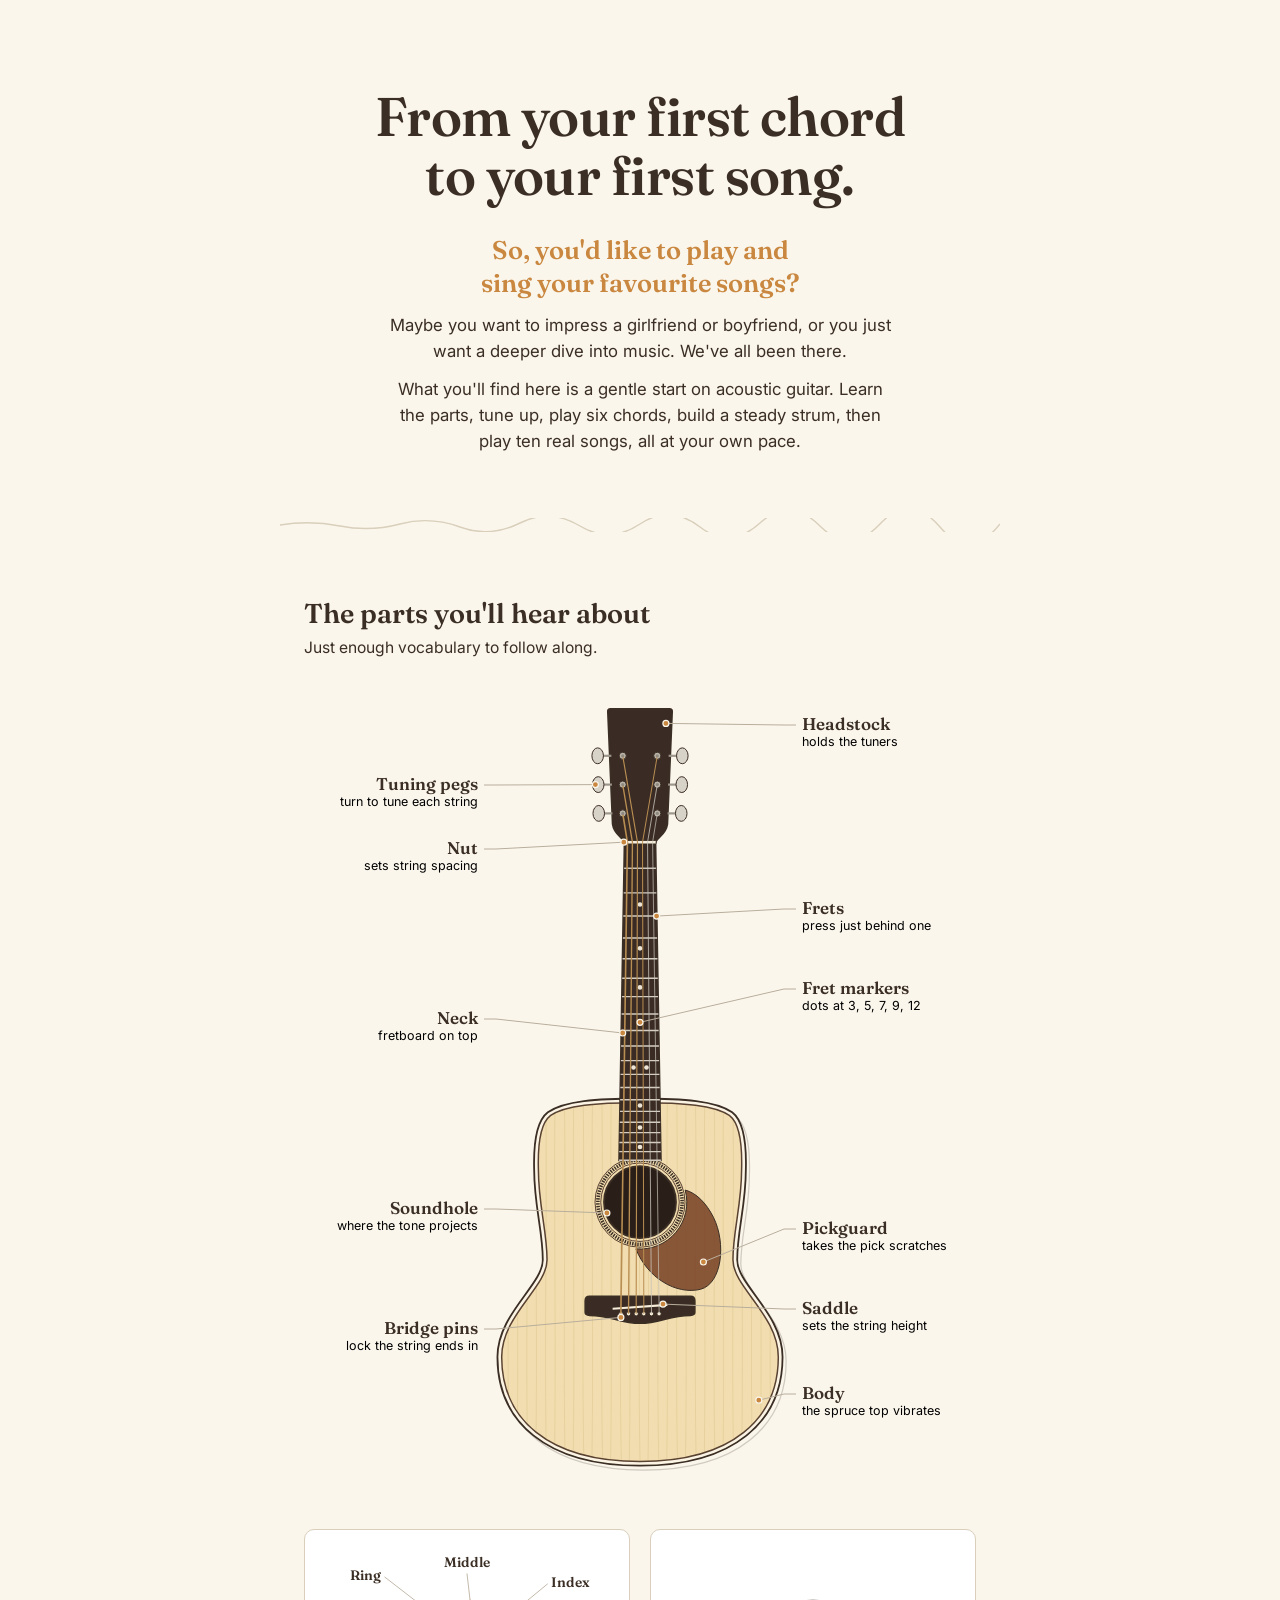
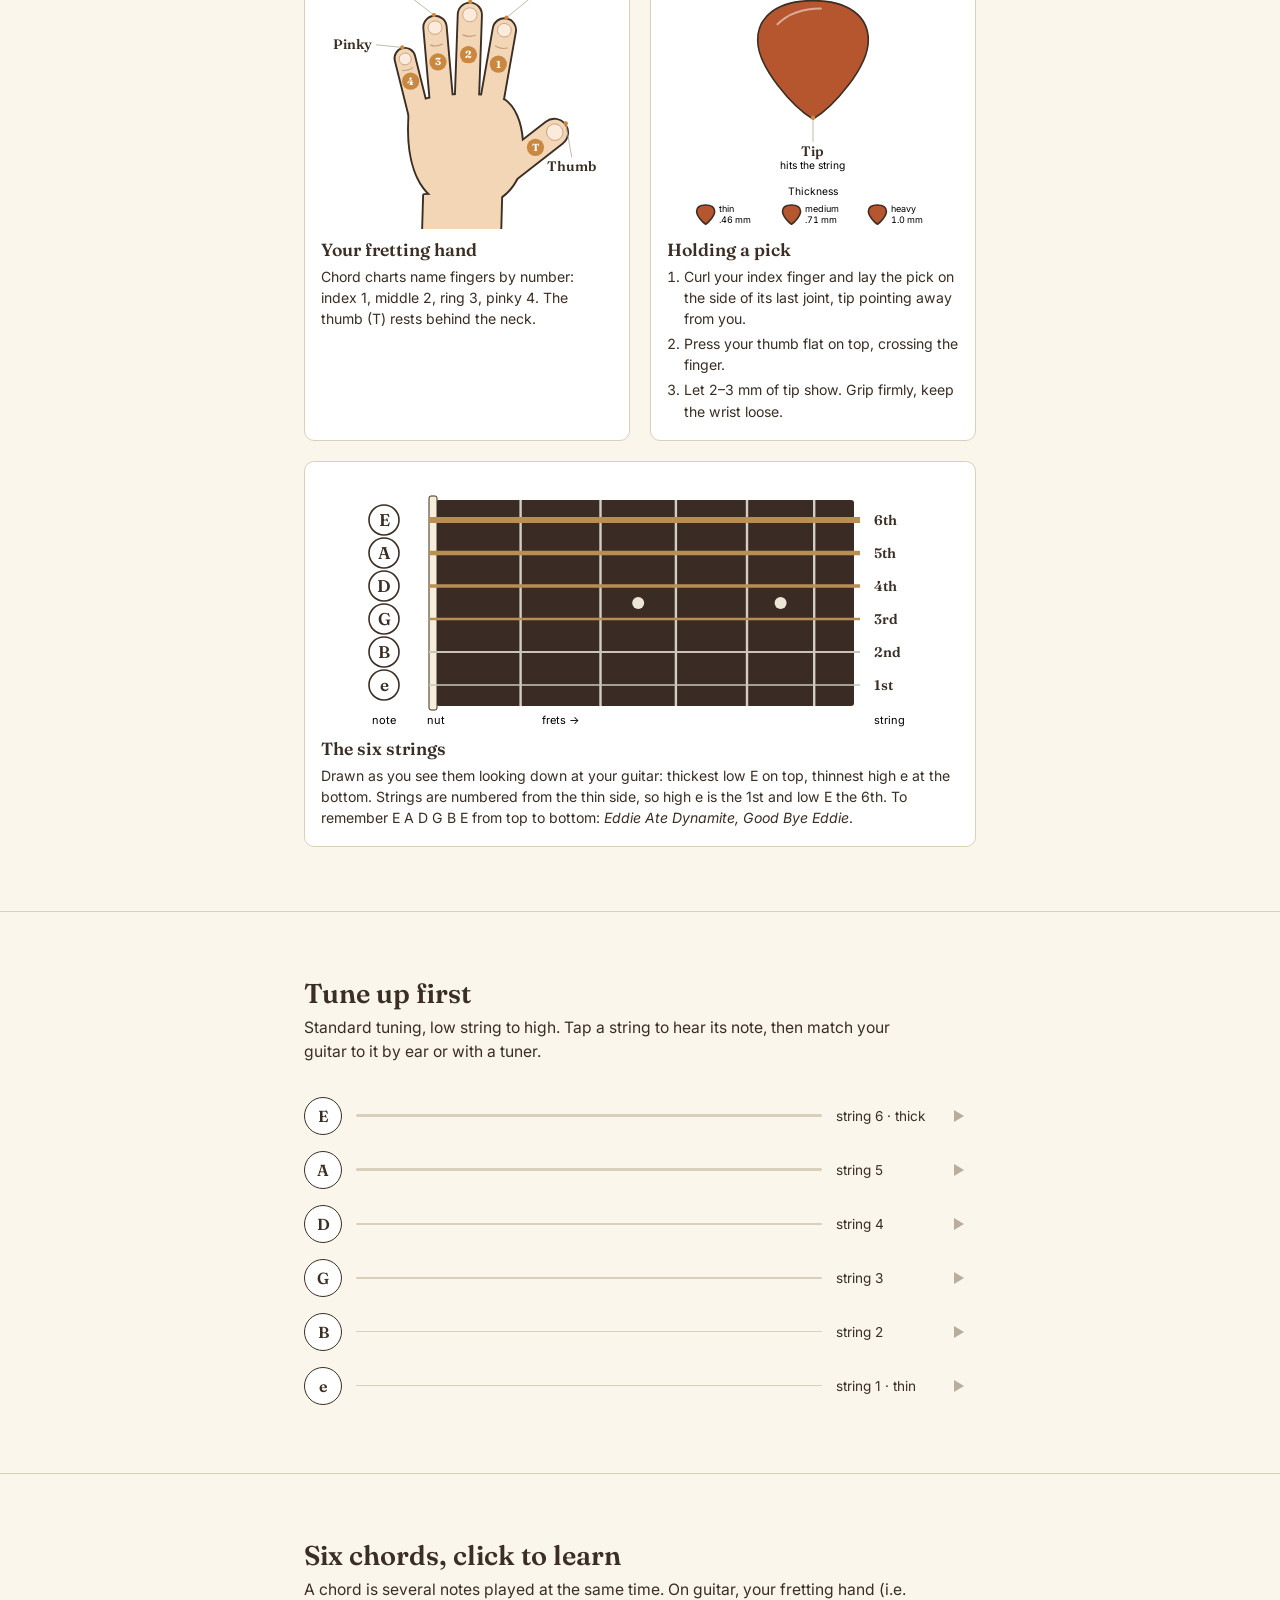
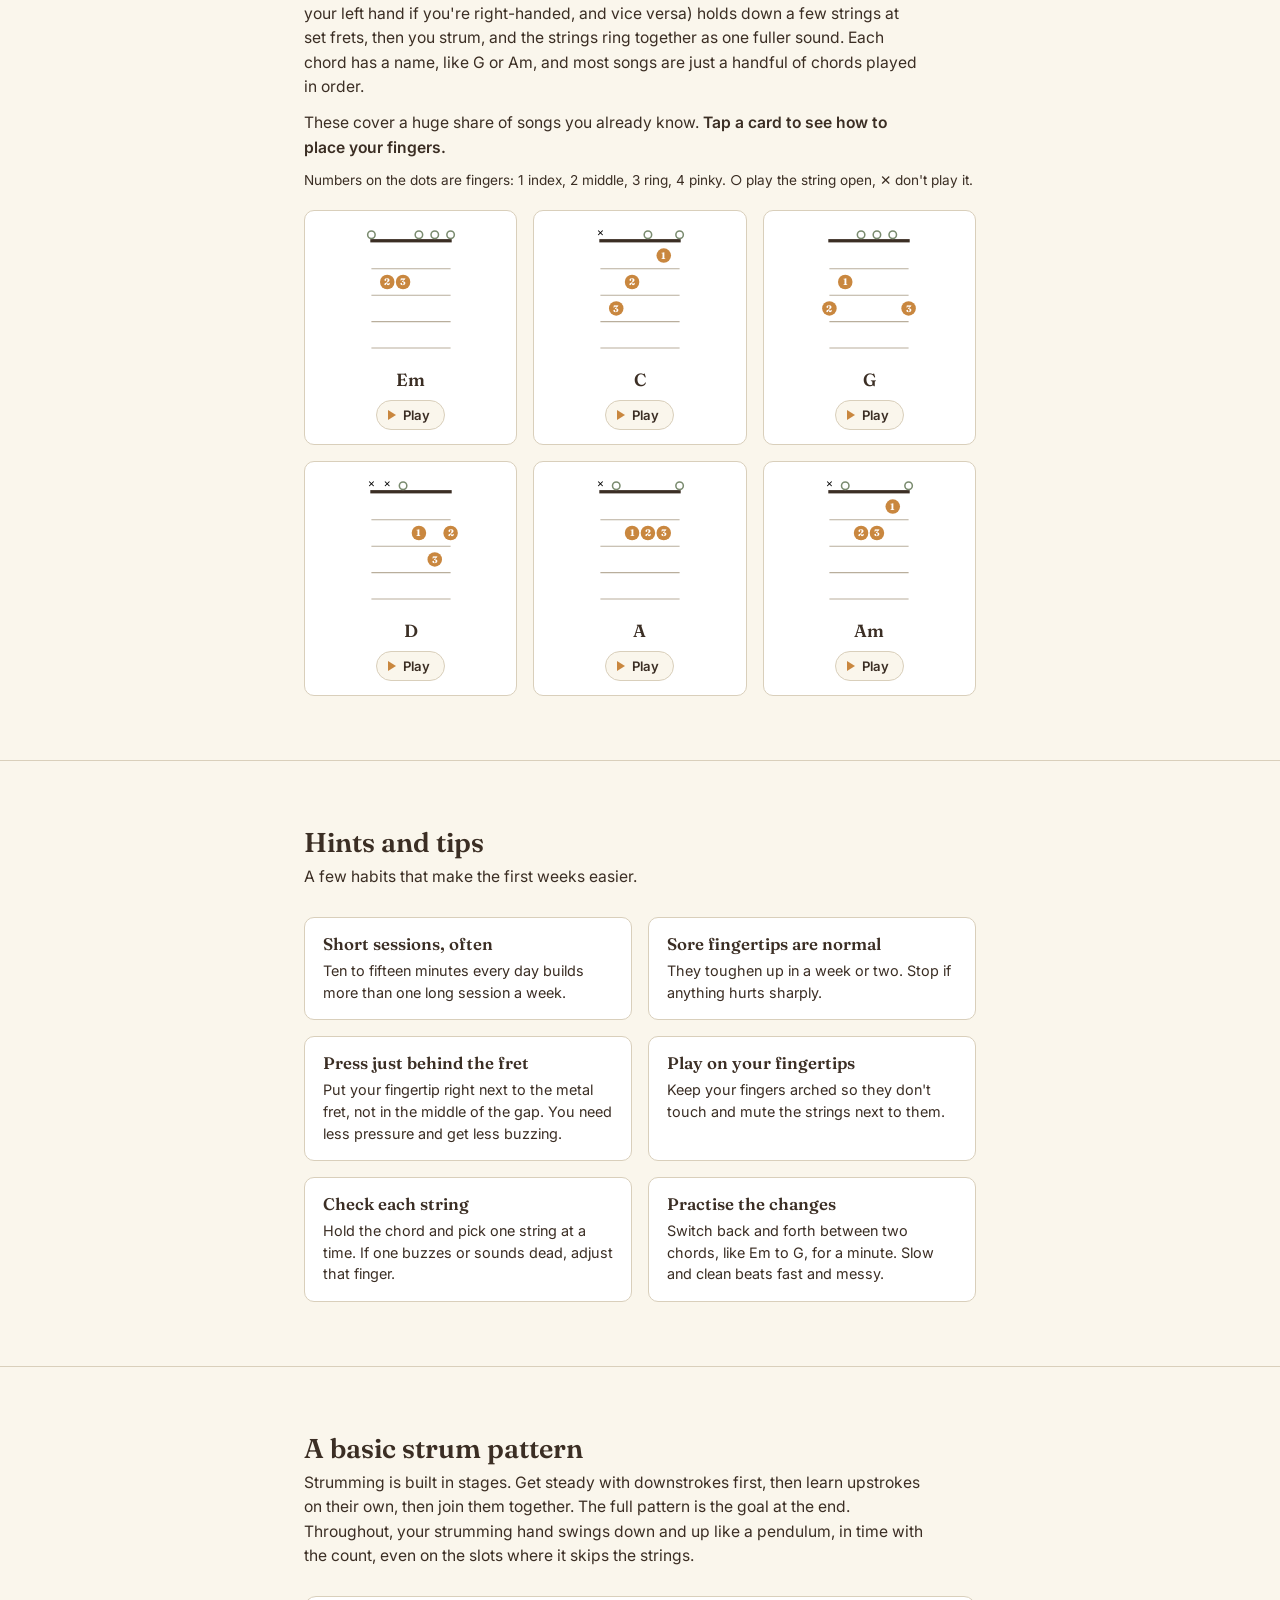
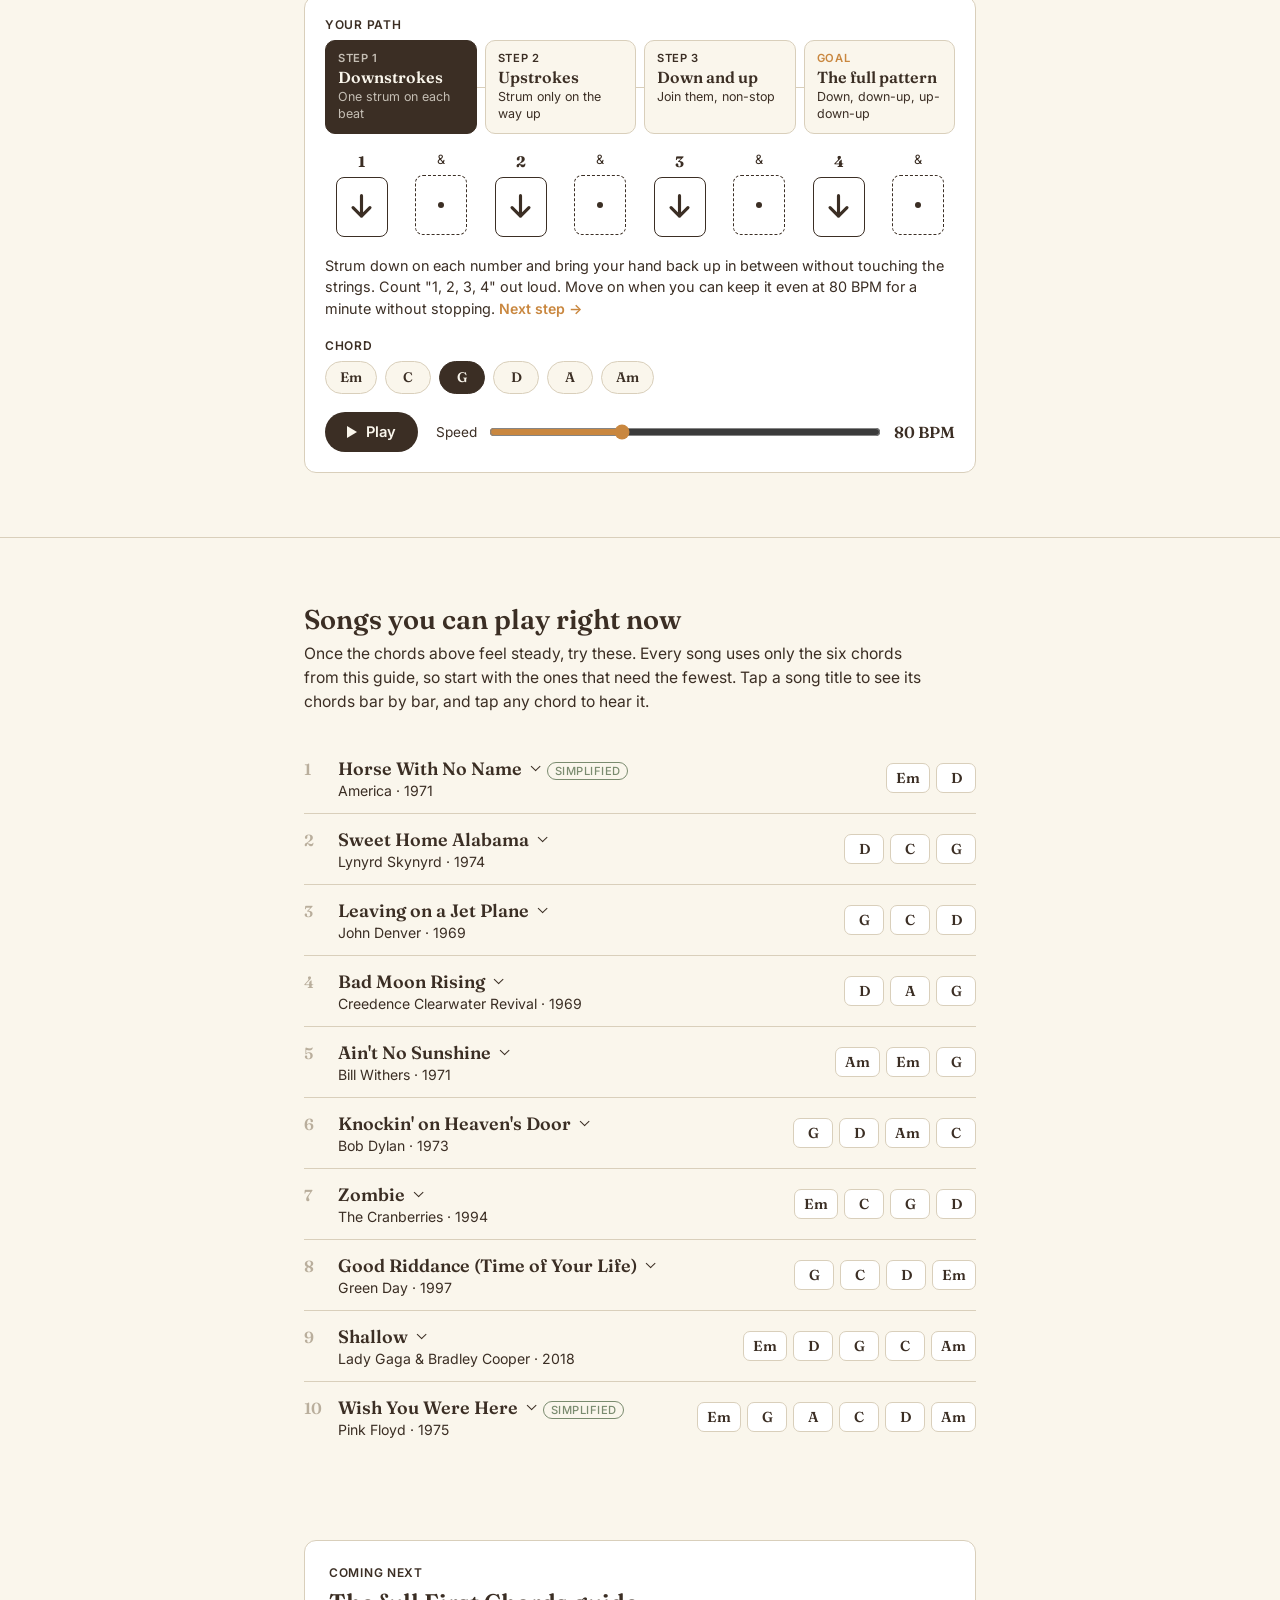
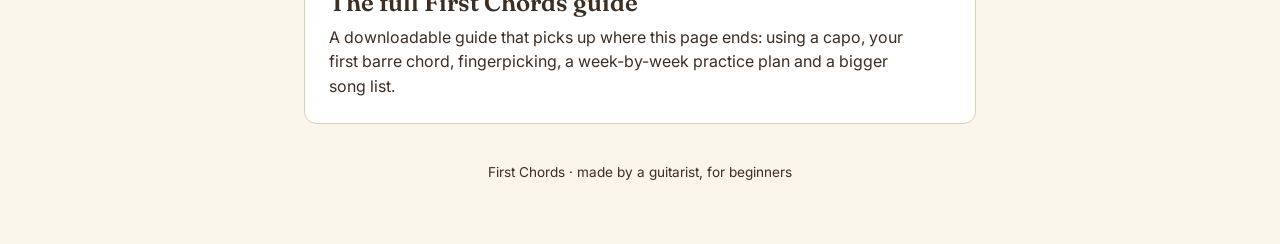
==== commit 15ddb412: "Restore the original headline and move the opening question and intro beneath it Co-Authored-By: Cla" ====
--- a/index.html
+++ b/index.html
@@ -52,8 +52,9 @@
   .wrap{max-width:720px; margin:0 auto; padding:0 24px;}
   section.wrap{padding-block:64px;}
   .hero.wrap{padding-block:88px 56px; text-align:center;}
-  .hero h1{font-size:clamp(2rem,5.4vw,3.1rem); line-height:1.1; letter-spacing:-0.01em; text-wrap:balance; max-width:18ch; margin:0 auto;}
+  .hero h1{font-size:clamp(2.2rem,6vw,3.4rem); line-height:1.08; letter-spacing:-0.01em;}
   .hero p + p{margin-top:12px;}
+  .hero .hero-q{font-family:'Fraunces',Georgia,serif; font-weight:600; font-size:clamp(1.3rem,3.2vw,1.6rem); line-height:1.3; color:var(--wood); margin-top:28px; max-width:30ch; text-wrap:balance;}
   .hero p{font-size:1.05rem; color:var(--muted); margin:18px auto 0; max-width:46ch; line-height:1.55; text-wrap:pretty;}
   .torn path{stroke:var(--rule);}
   .torn{display:block; width:100%; height:14px; margin:8px auto 0; max-width:720px;}
@@ -324,7 +325,8 @@
 <body>
 
 <div class="hero wrap">
-  <h1>So, you'd like to play and sing your favourite songs?</h1>
+  <h1>From your first chord<br>to your first song.</h1>
+  <p class="hero-q">So, you'd like to play and sing your favourite songs?</p>
   <p>Maybe you want to impress a girlfriend or boyfriend, or you just want a deeper dive into music. We've all been there.</p>
   <p>What you'll find here is a gentle start on acoustic guitar. Learn the parts, tune up, play six chords, build a steady strum, then play ten real songs, all at your own pace.</p>
 </div>
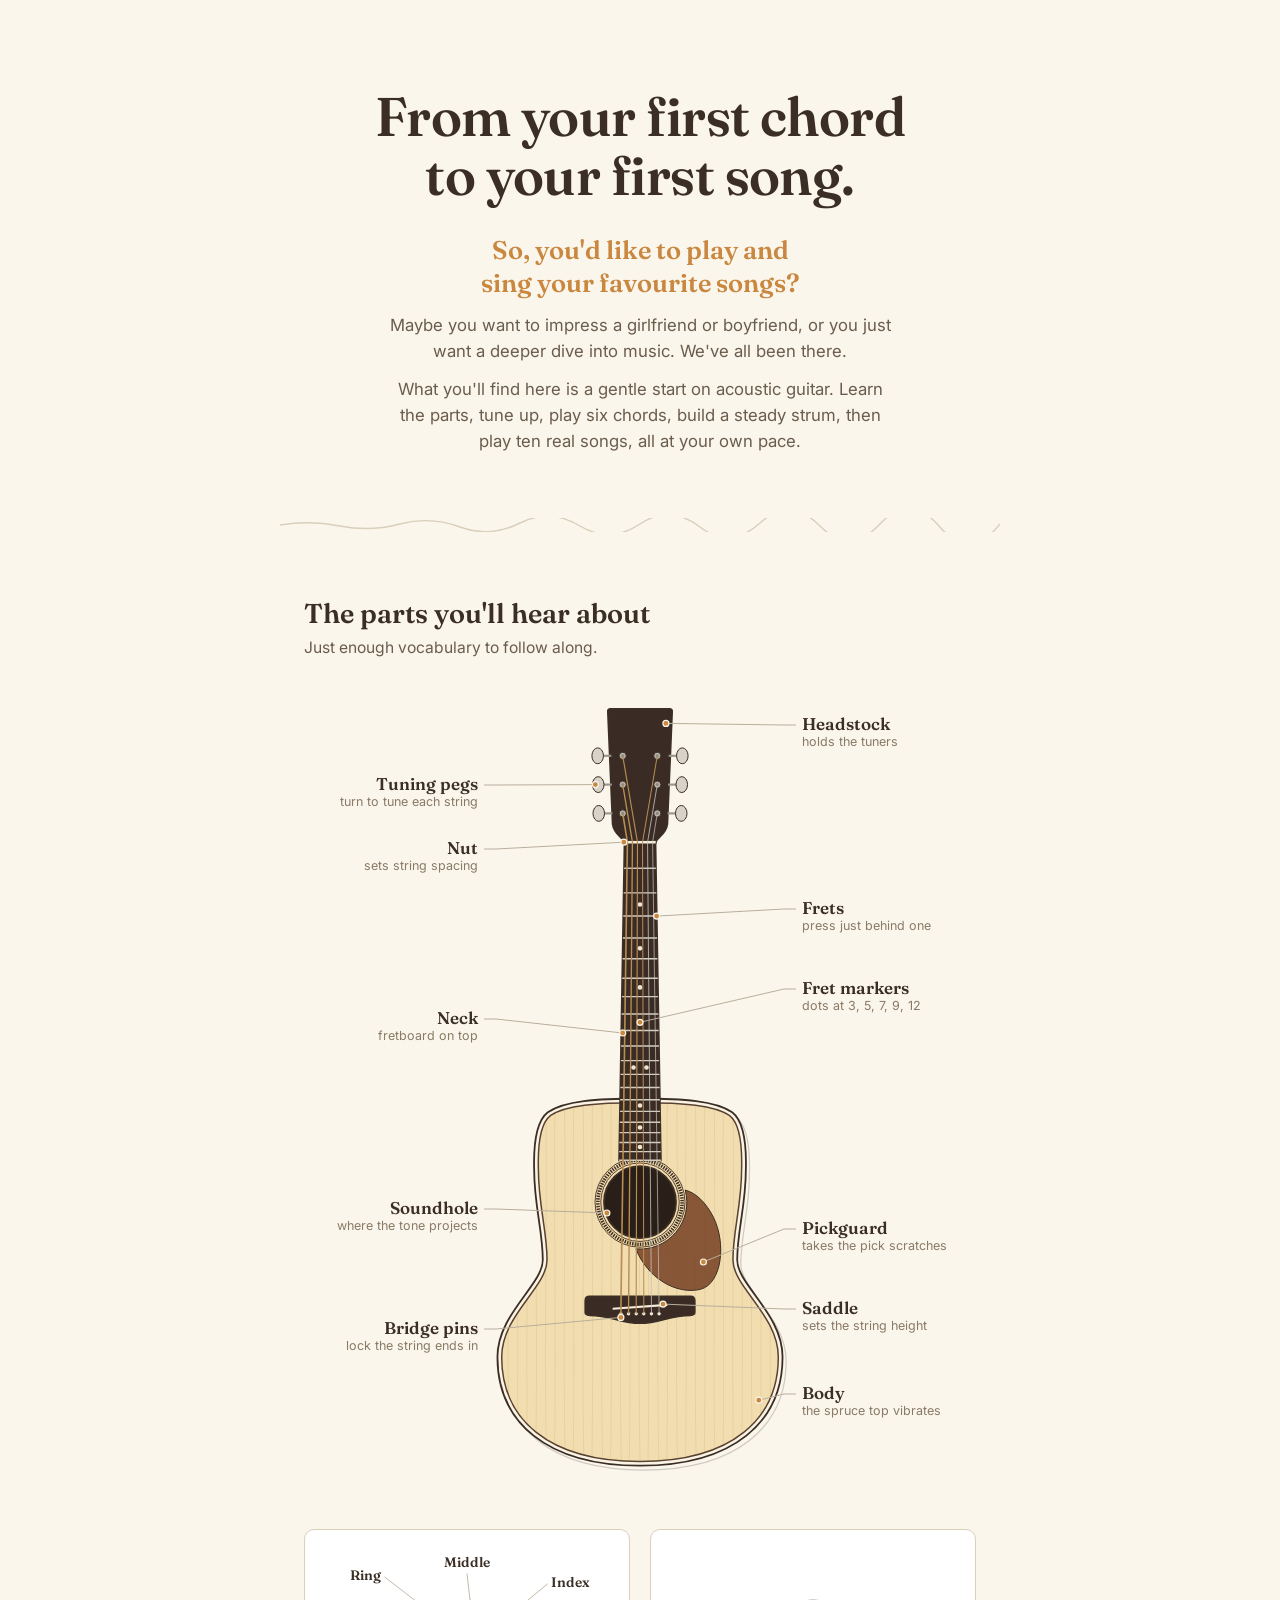
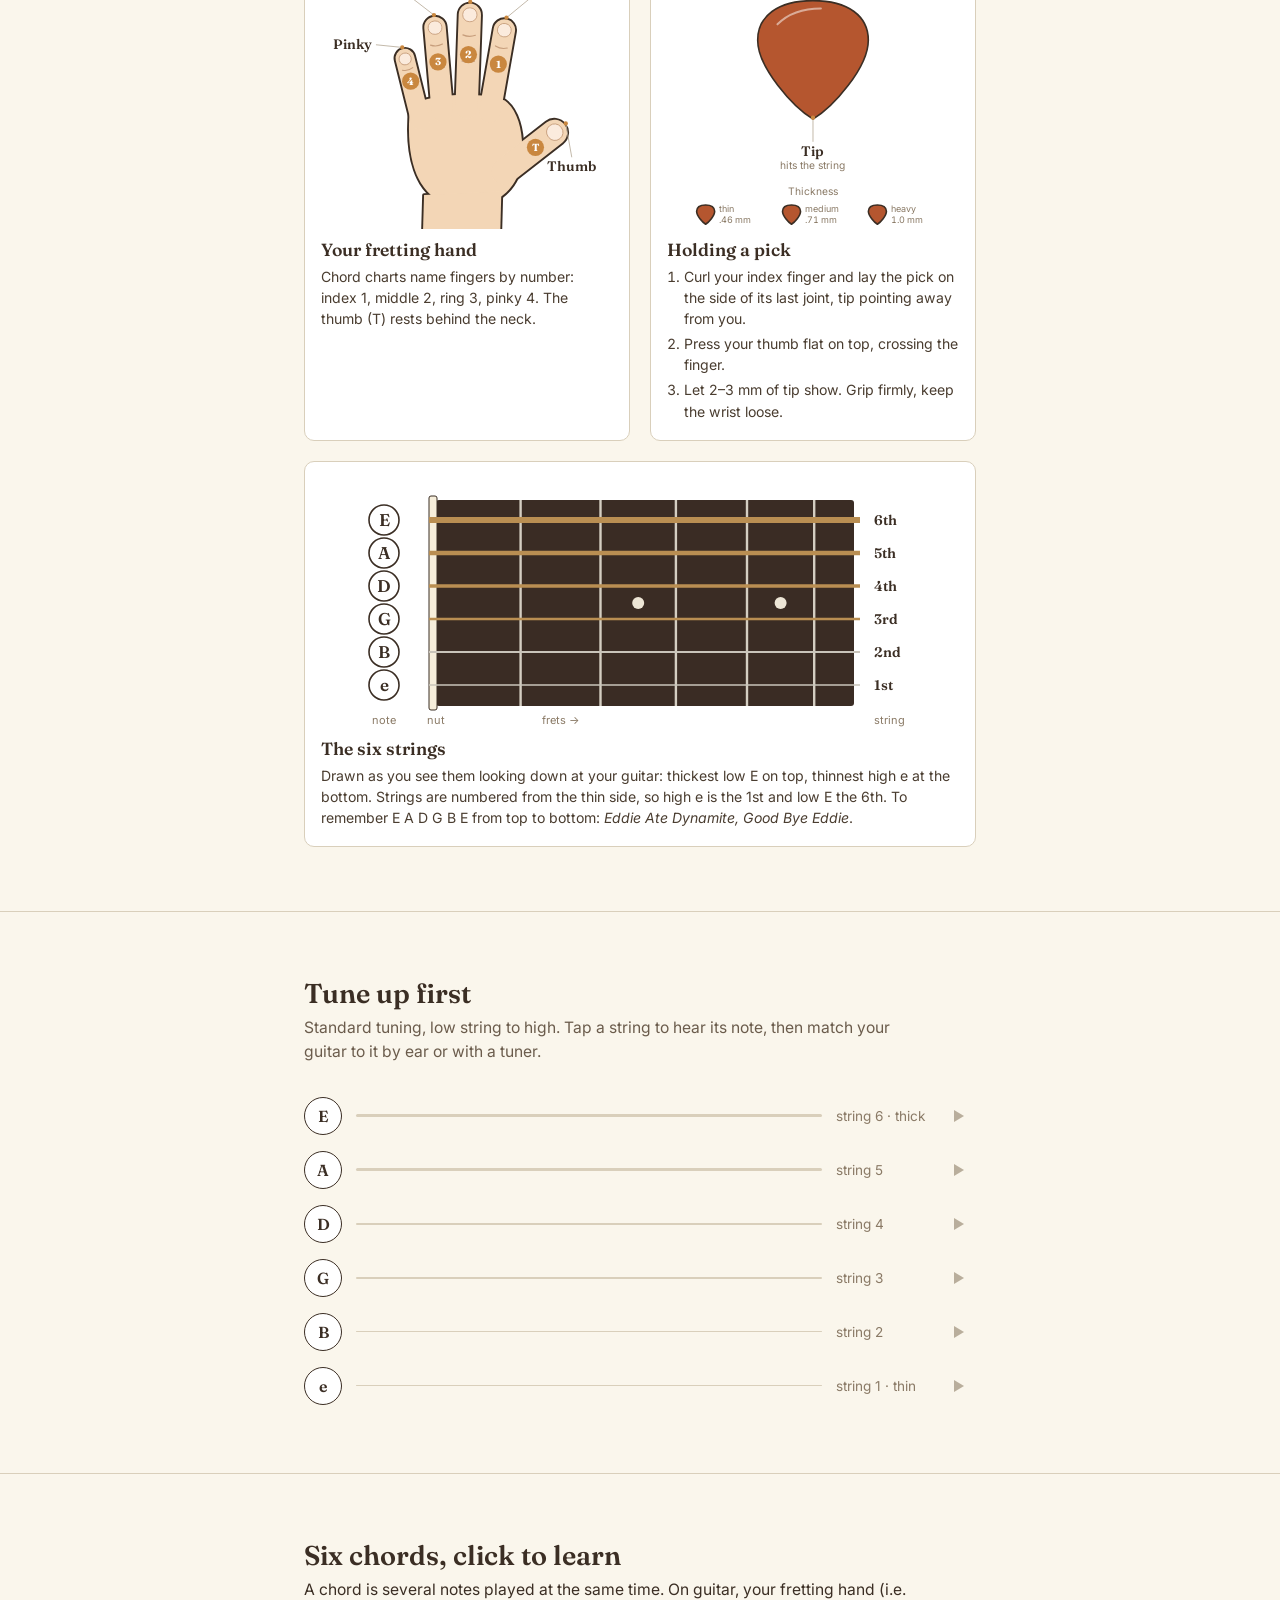
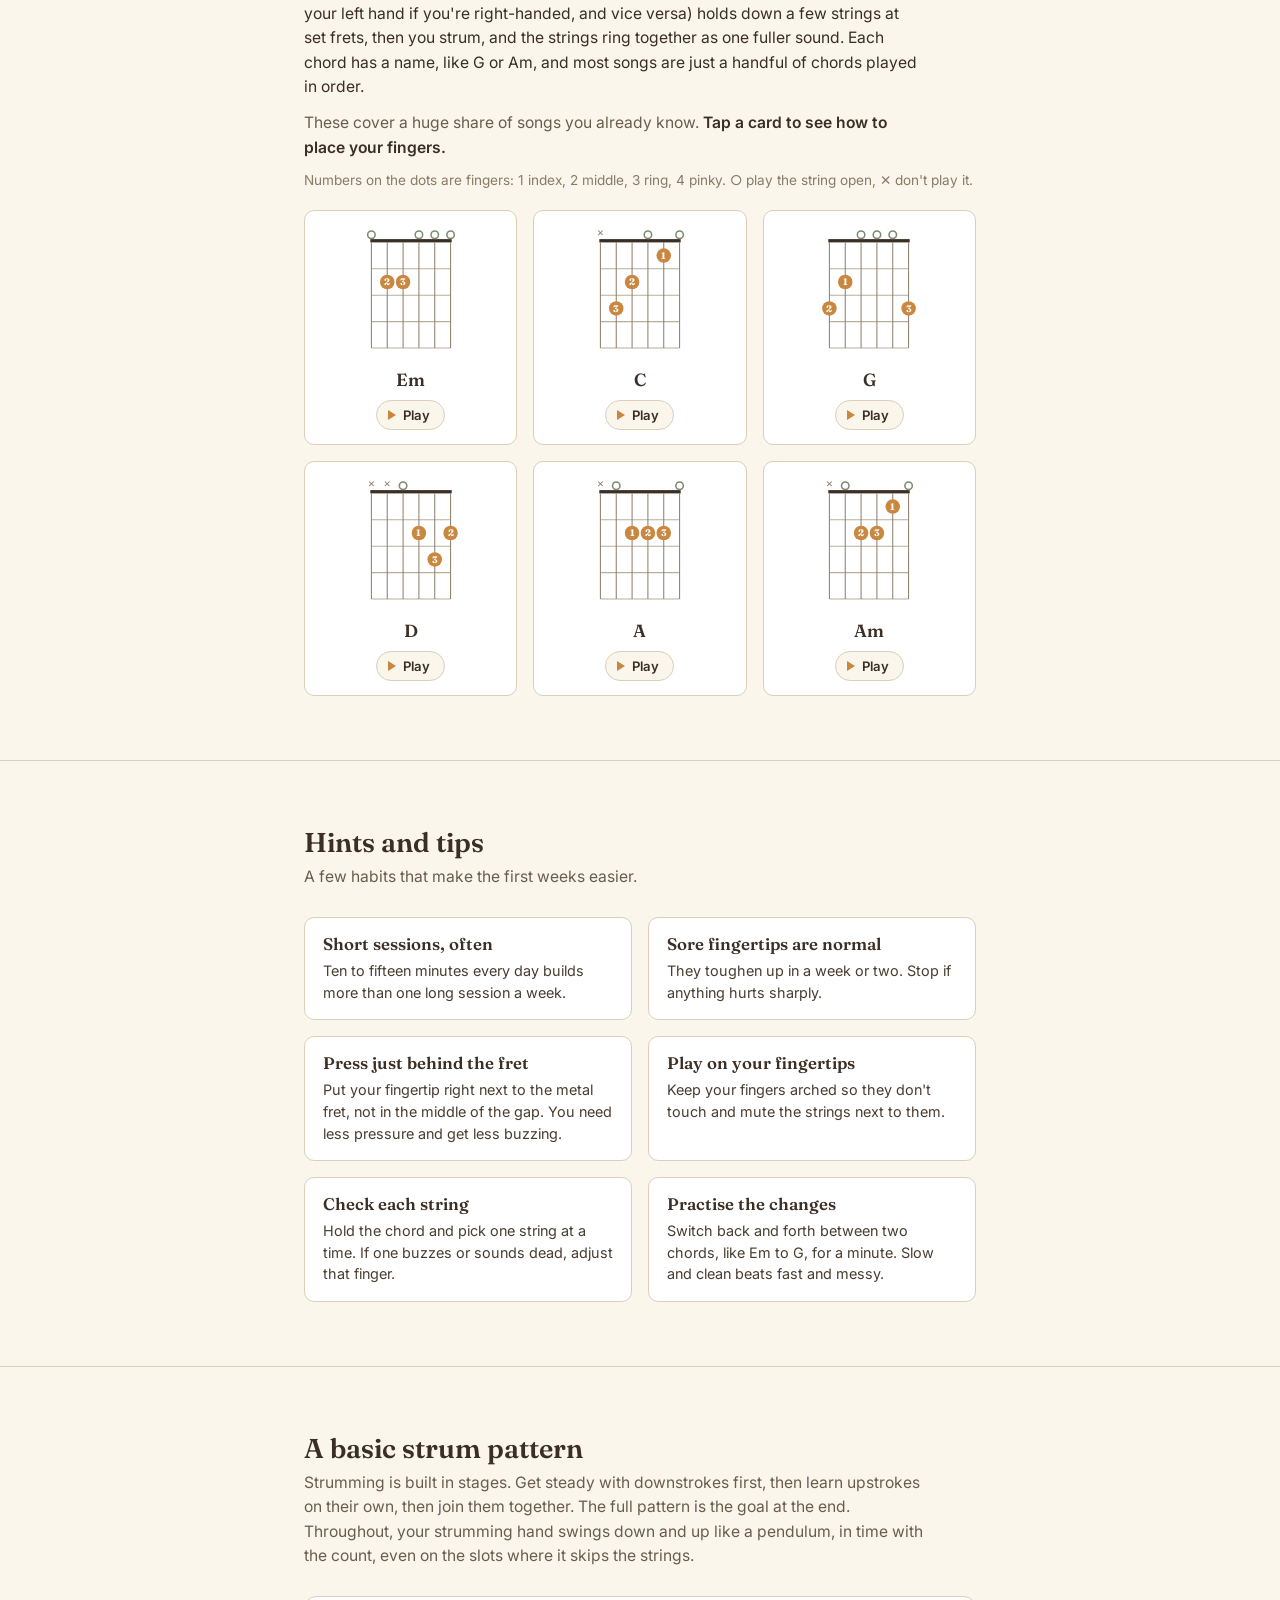
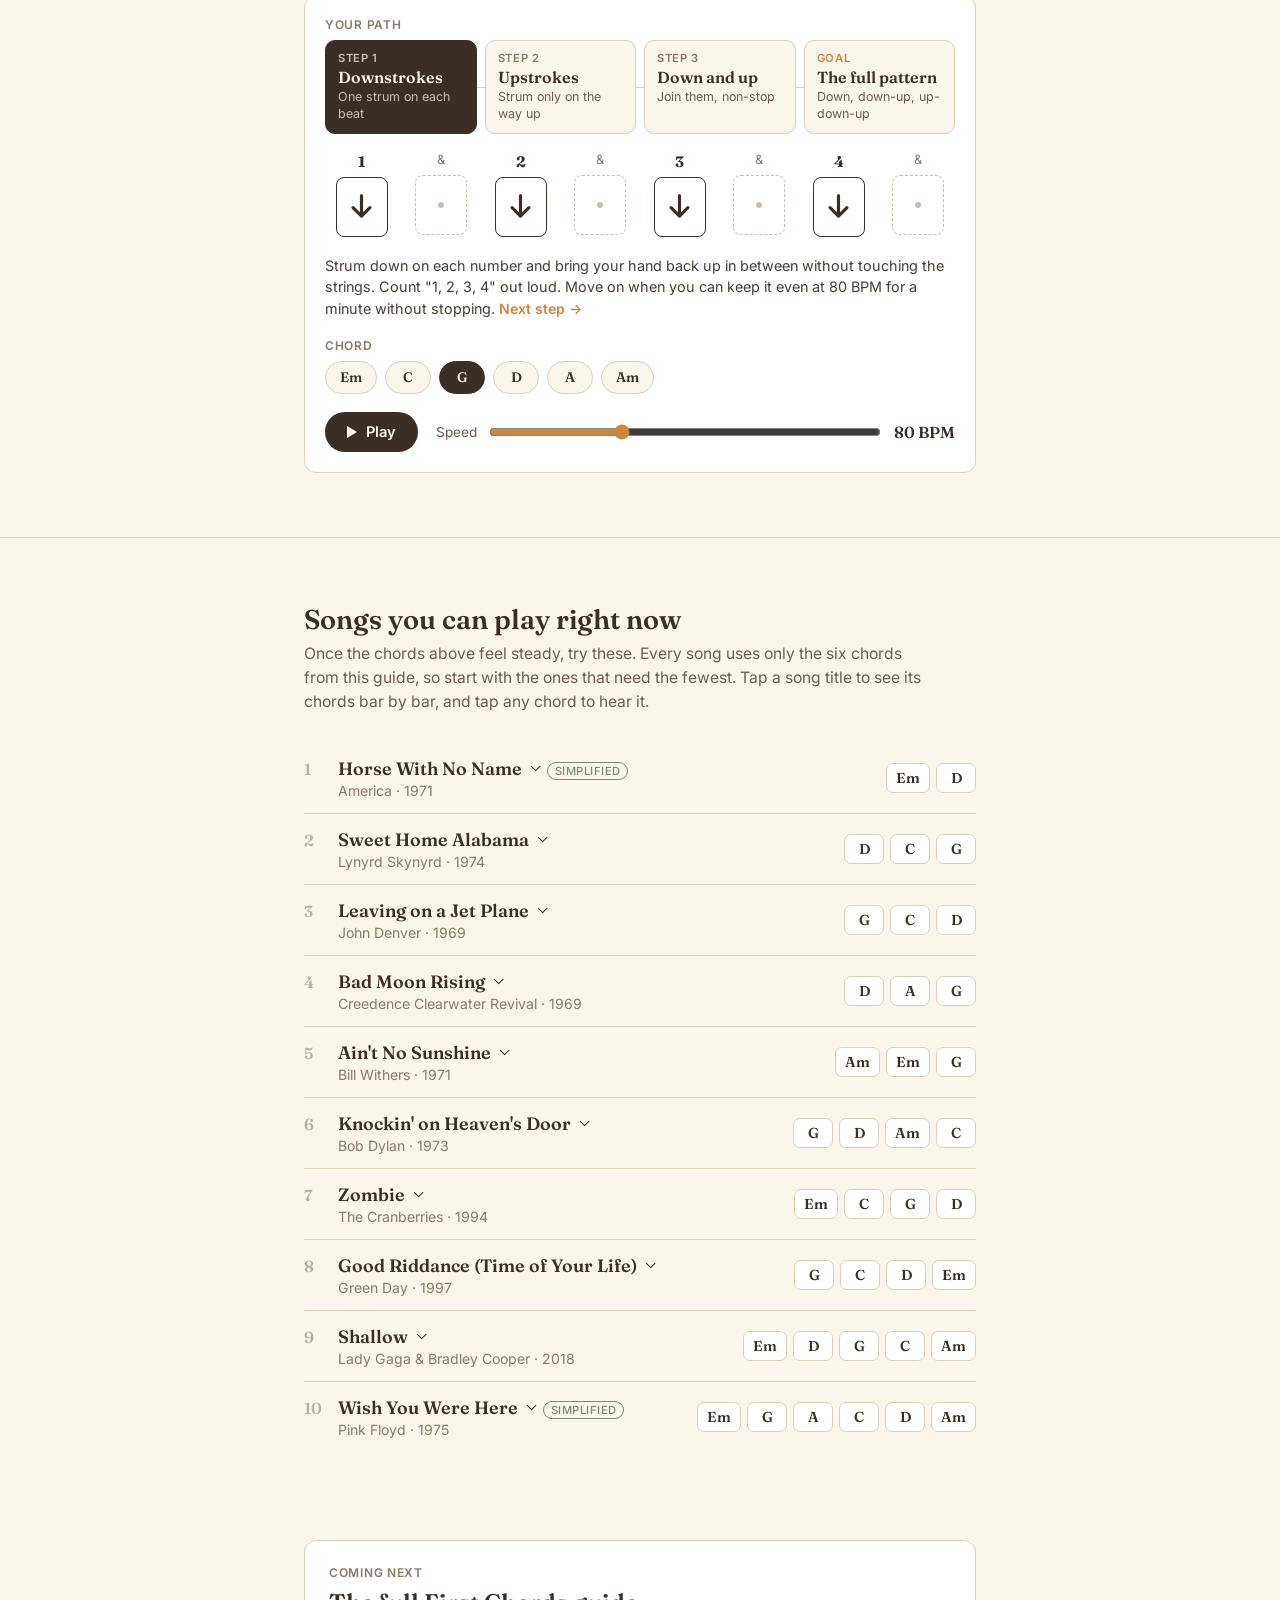
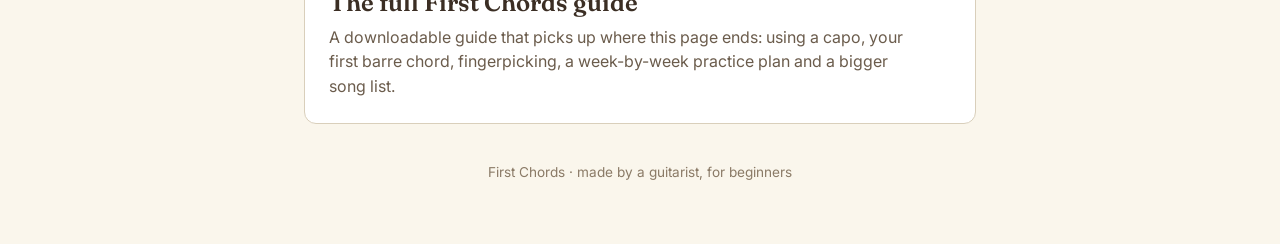
==== commit 7d6b7324: "Fix light-mode colour tokens that referenced themselves The dark-mode refactor's find-and-replace tu" ====
--- a/index.html
+++ b/index.html
@@ -21,9 +21,9 @@
 <style>
   /* warm workshop paper in light, lamp-lit walnut in dark; illustrations keep their real materials */
   :root{
-    --paper:#FAF6EC; --card:#FFFFFF; --ink:#3B2E24; --ink-2:var(--ink-2); --muted:var(--muted); --faint:var(--faint);
-    --line:#B9AE9C; --rule:#D9CFBB; --hover:var(--hover); --miss:var(--miss);
-    --wood:#C9873F; --wood-deep:var(--wood-deep); --sage:#7A8B6F; --on-accent:#FFFFFF;
+    --paper:#FAF6EC; --card:#FFFFFF; --ink:#3B2E24; --ink-2:#4a3d30; --muted:#6b5c4c; --faint:#8a7a66;
+    --line:#B9AE9C; --rule:#D9CFBB; --hover:#F2EBDC; --miss:#C9BEA9;
+    --wood:#C9873F; --wood-deep:#b5762f; --sage:#7A8B6F; --on-accent:#FFFFFF;
     box-sizing:border-box;
     padding-top:env(safe-area-inset-top,0px);
     padding-bottom:env(safe-area-inset-bottom,0px);
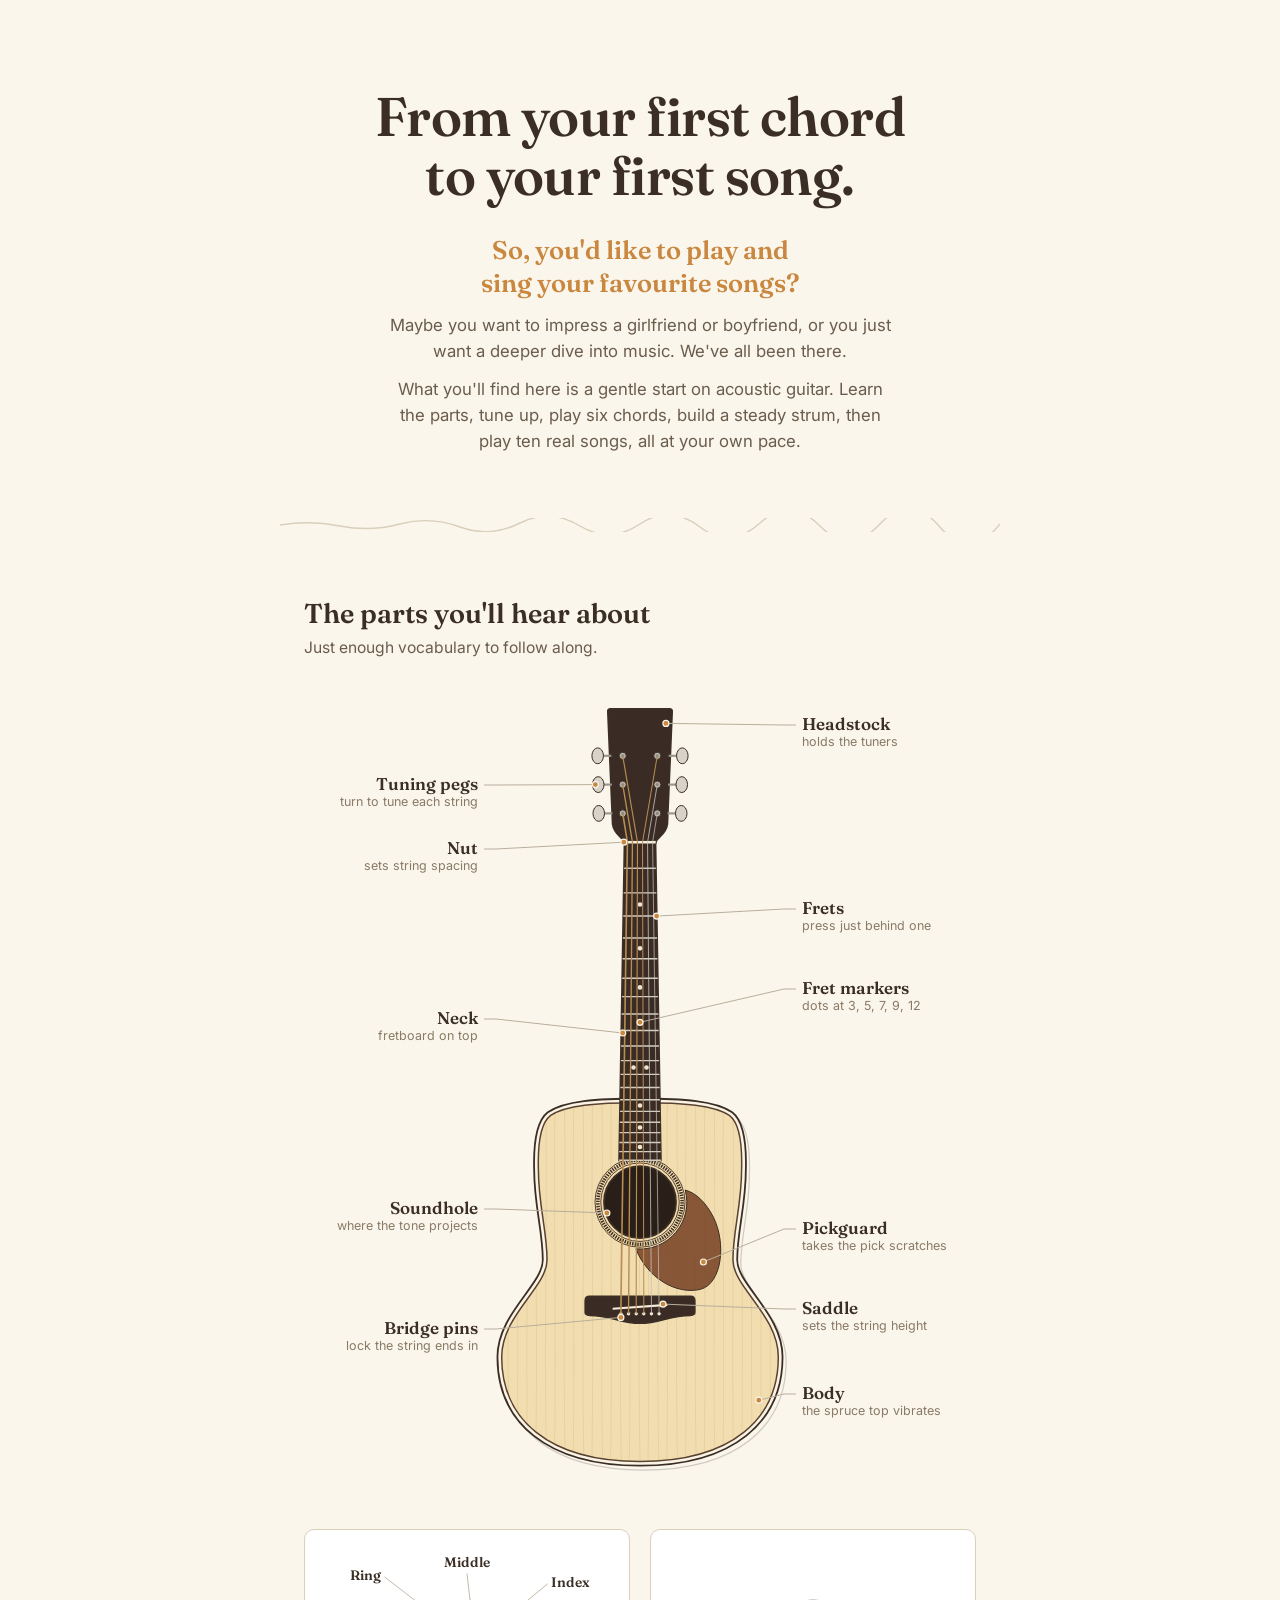
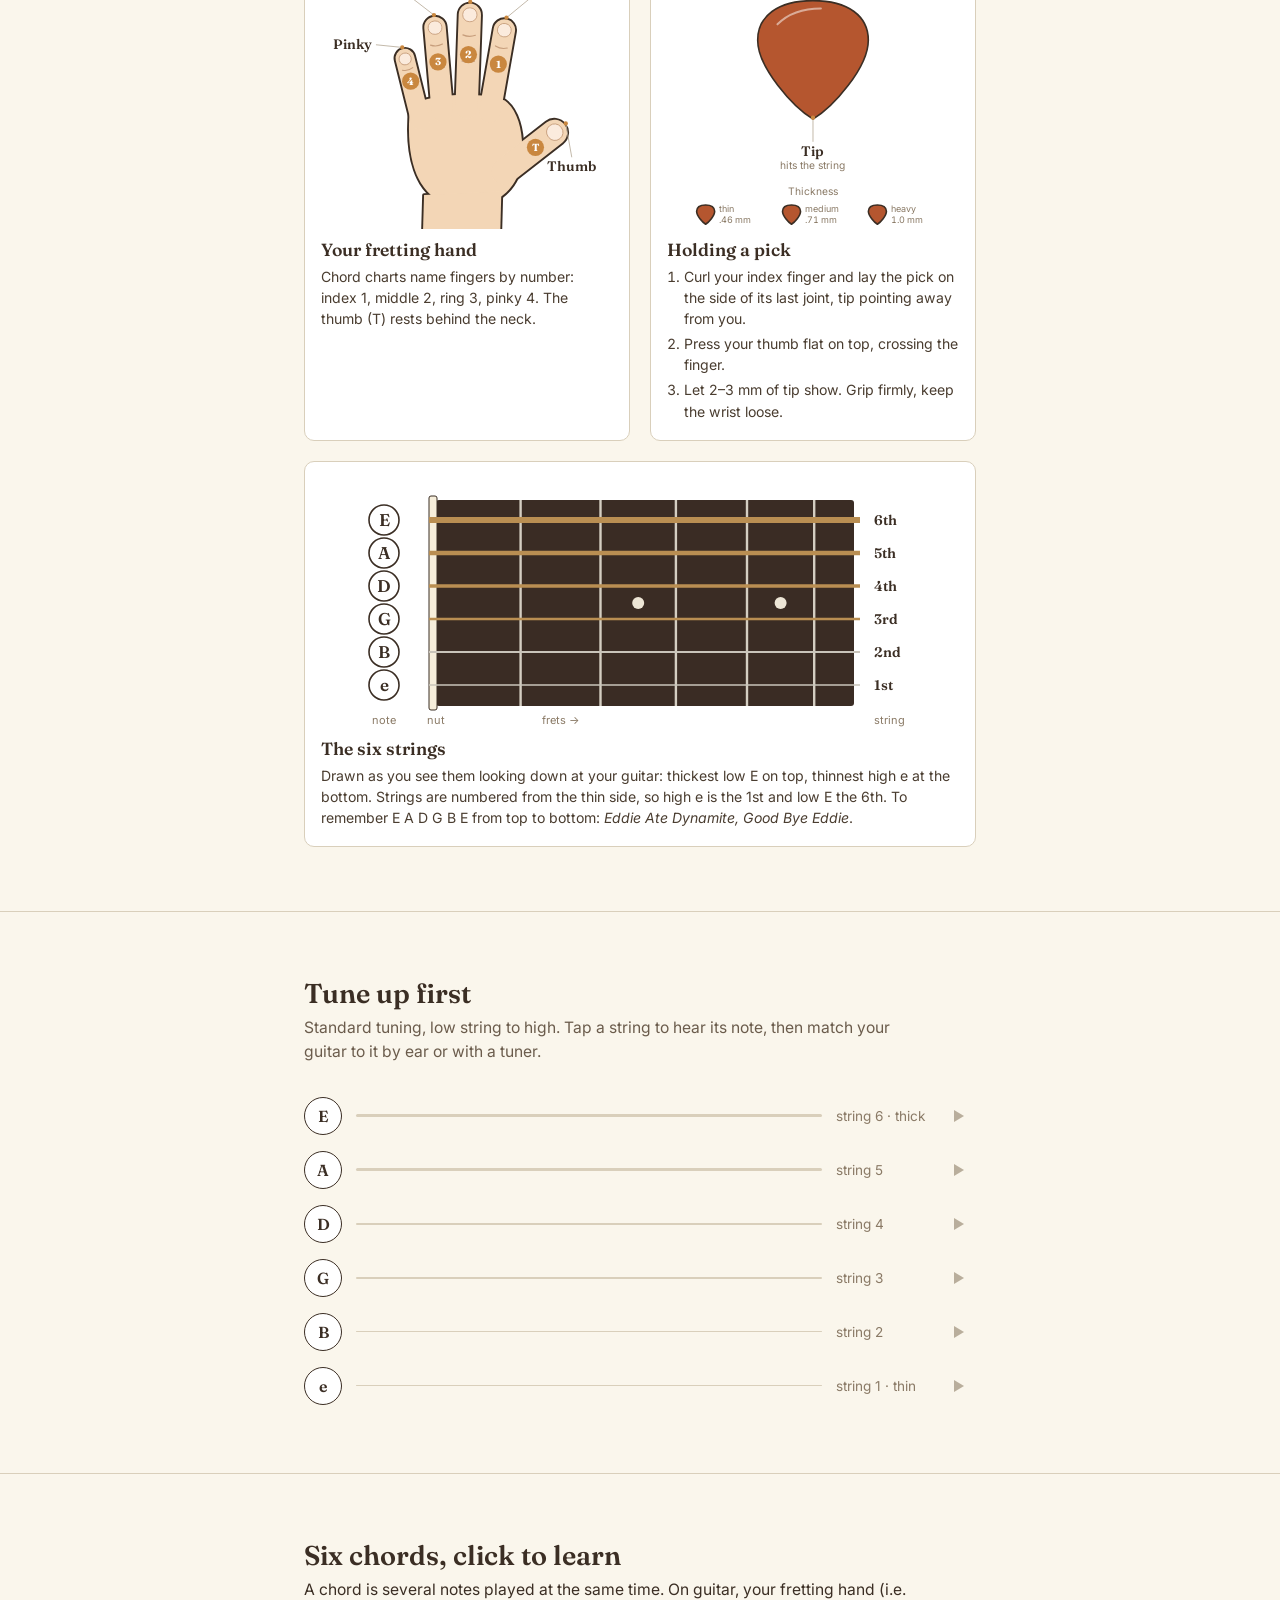
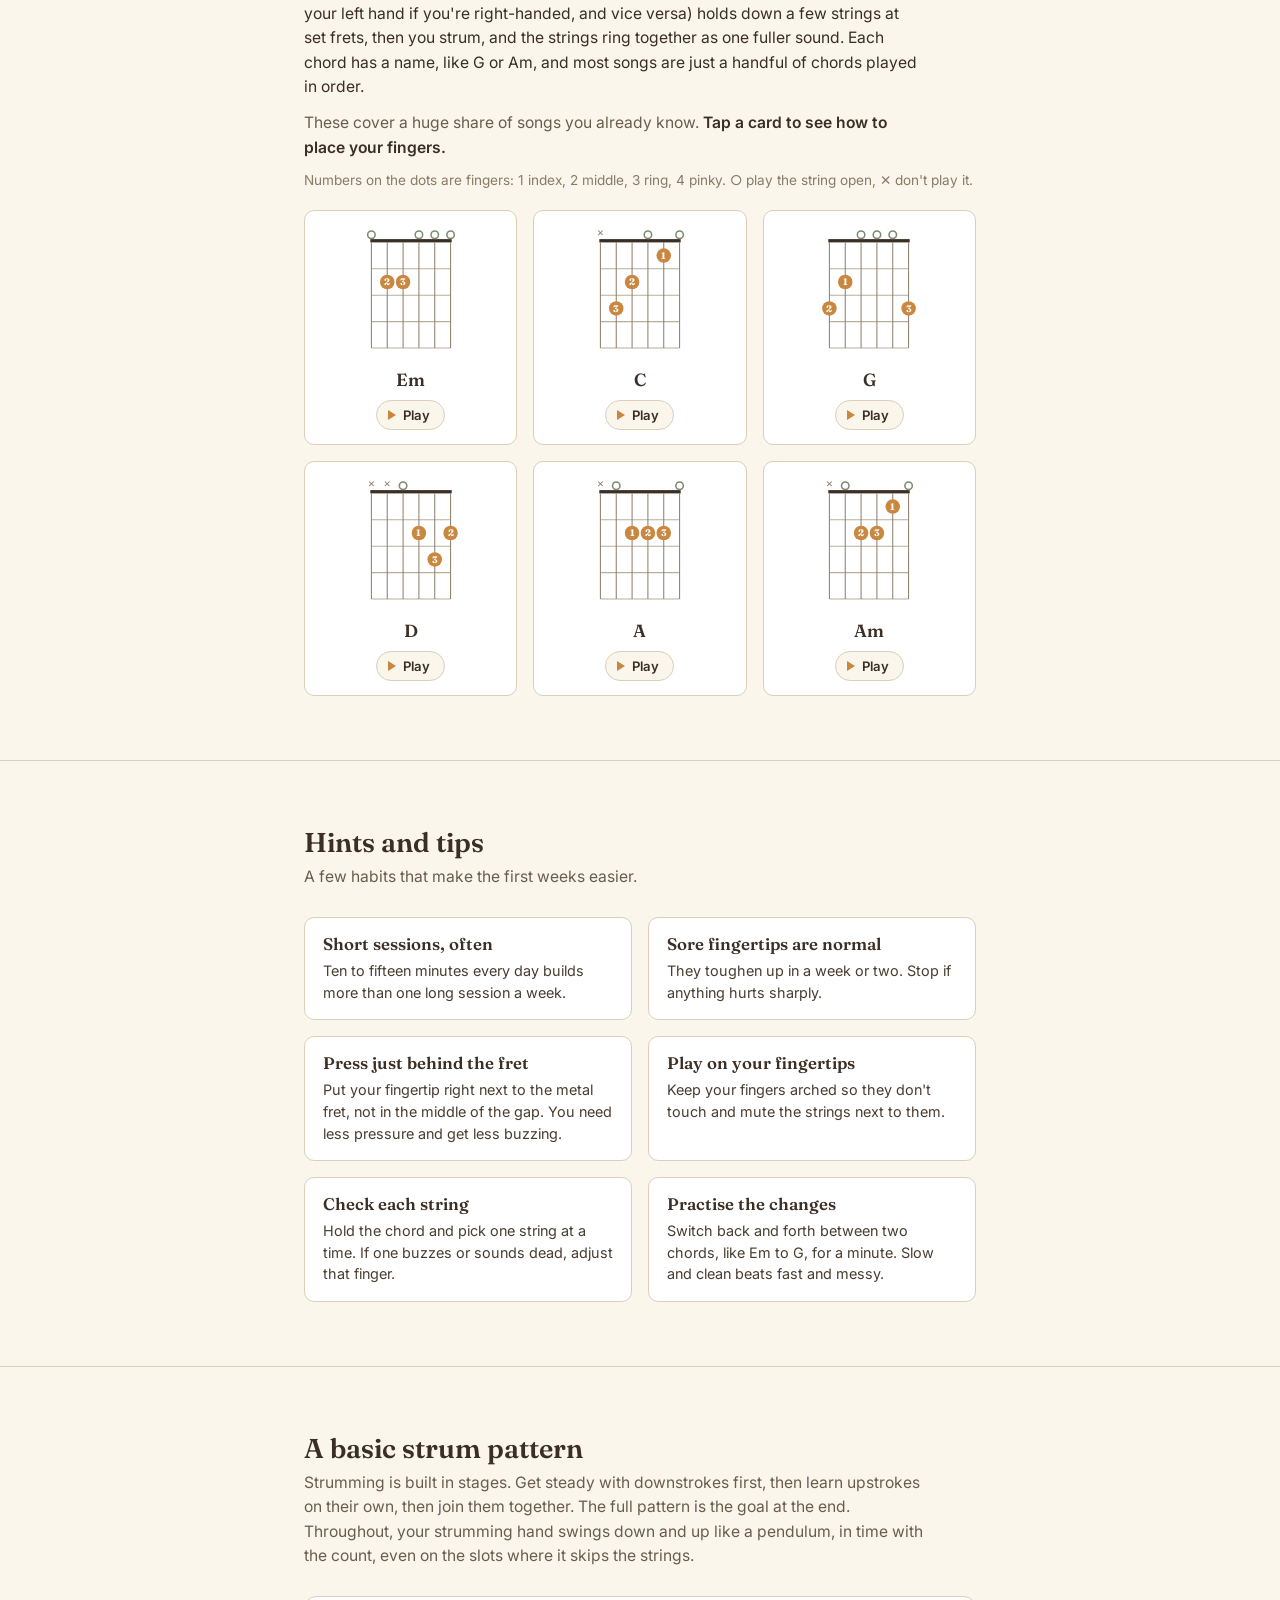
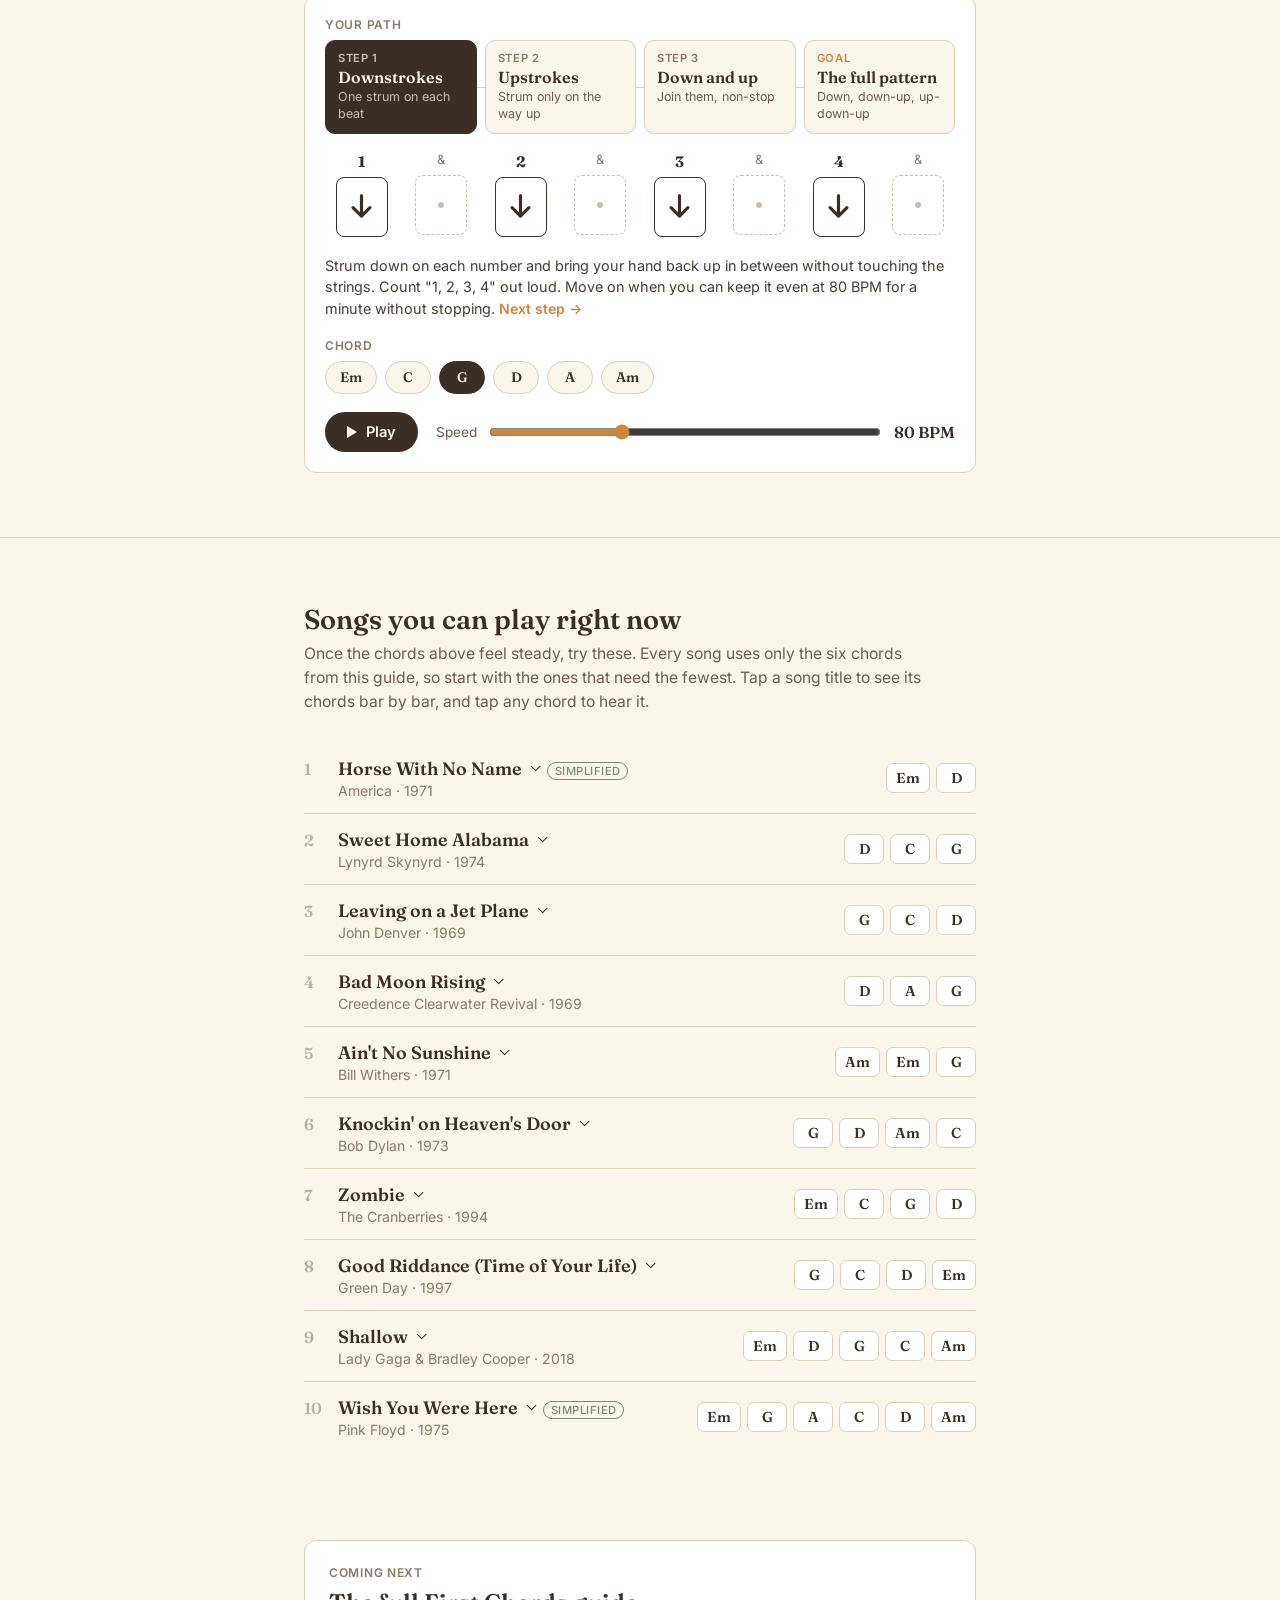
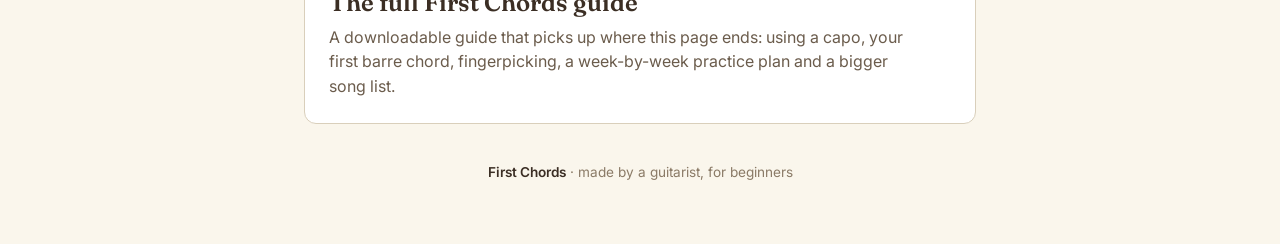
==== commit b478014d: "Bold the brand name in the footer Co-Authored-By: Claude Opus 5.5 <noreply@anthropic.com> Claude-Ses" ====
--- a/index.html
+++ b/index.html
@@ -318,6 +318,7 @@
   .next-up h2{font-size:1.5rem; margin-bottom:8px;}
   .next-up p:last-child{margin:0; color:var(--muted); line-height:1.55; max-width:58ch;}
   .made{margin:0; text-align:center; font-size:0.85rem; color:var(--faint);}
+  .made strong{color:var(--ink); font-weight:600;}
   :focus-visible{outline:2px solid var(--sage); outline-offset:2px;}
   @media (prefers-reduced-motion:reduce){*{transition:none !important; animation:none !important;}}
 </style>
@@ -822,7 +823,7 @@
     <h2>The full First Chords guide</h2>
     <p>A downloadable guide that picks up where this page ends: using a capo, your first barre chord, fingerpicking, a week-by-week practice plan and a bigger song list.</p>
   </div>
-  <p class="made">First Chords · made by a guitarist, for beginners</p>
+  <p class="made"><strong>First Chords</strong> · made by a guitarist, for beginners</p>
 </footer>
 
 <script>
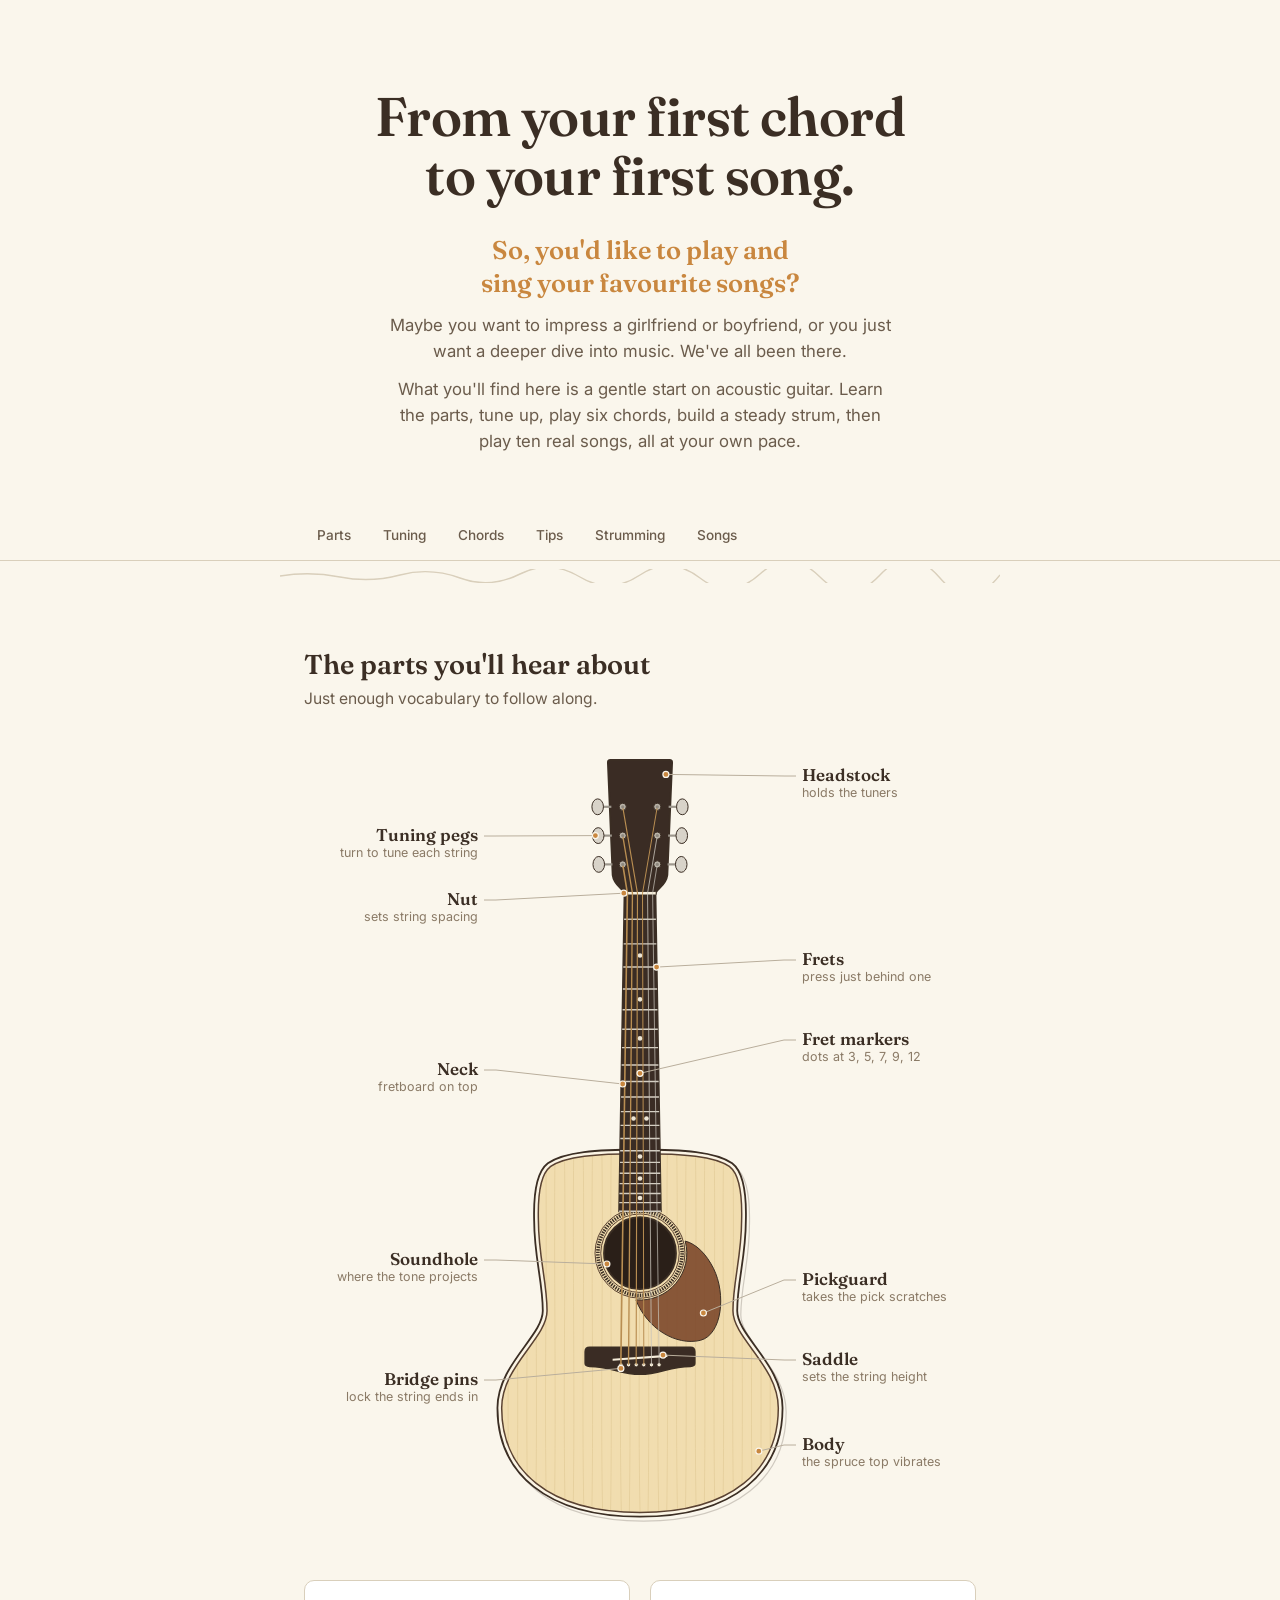
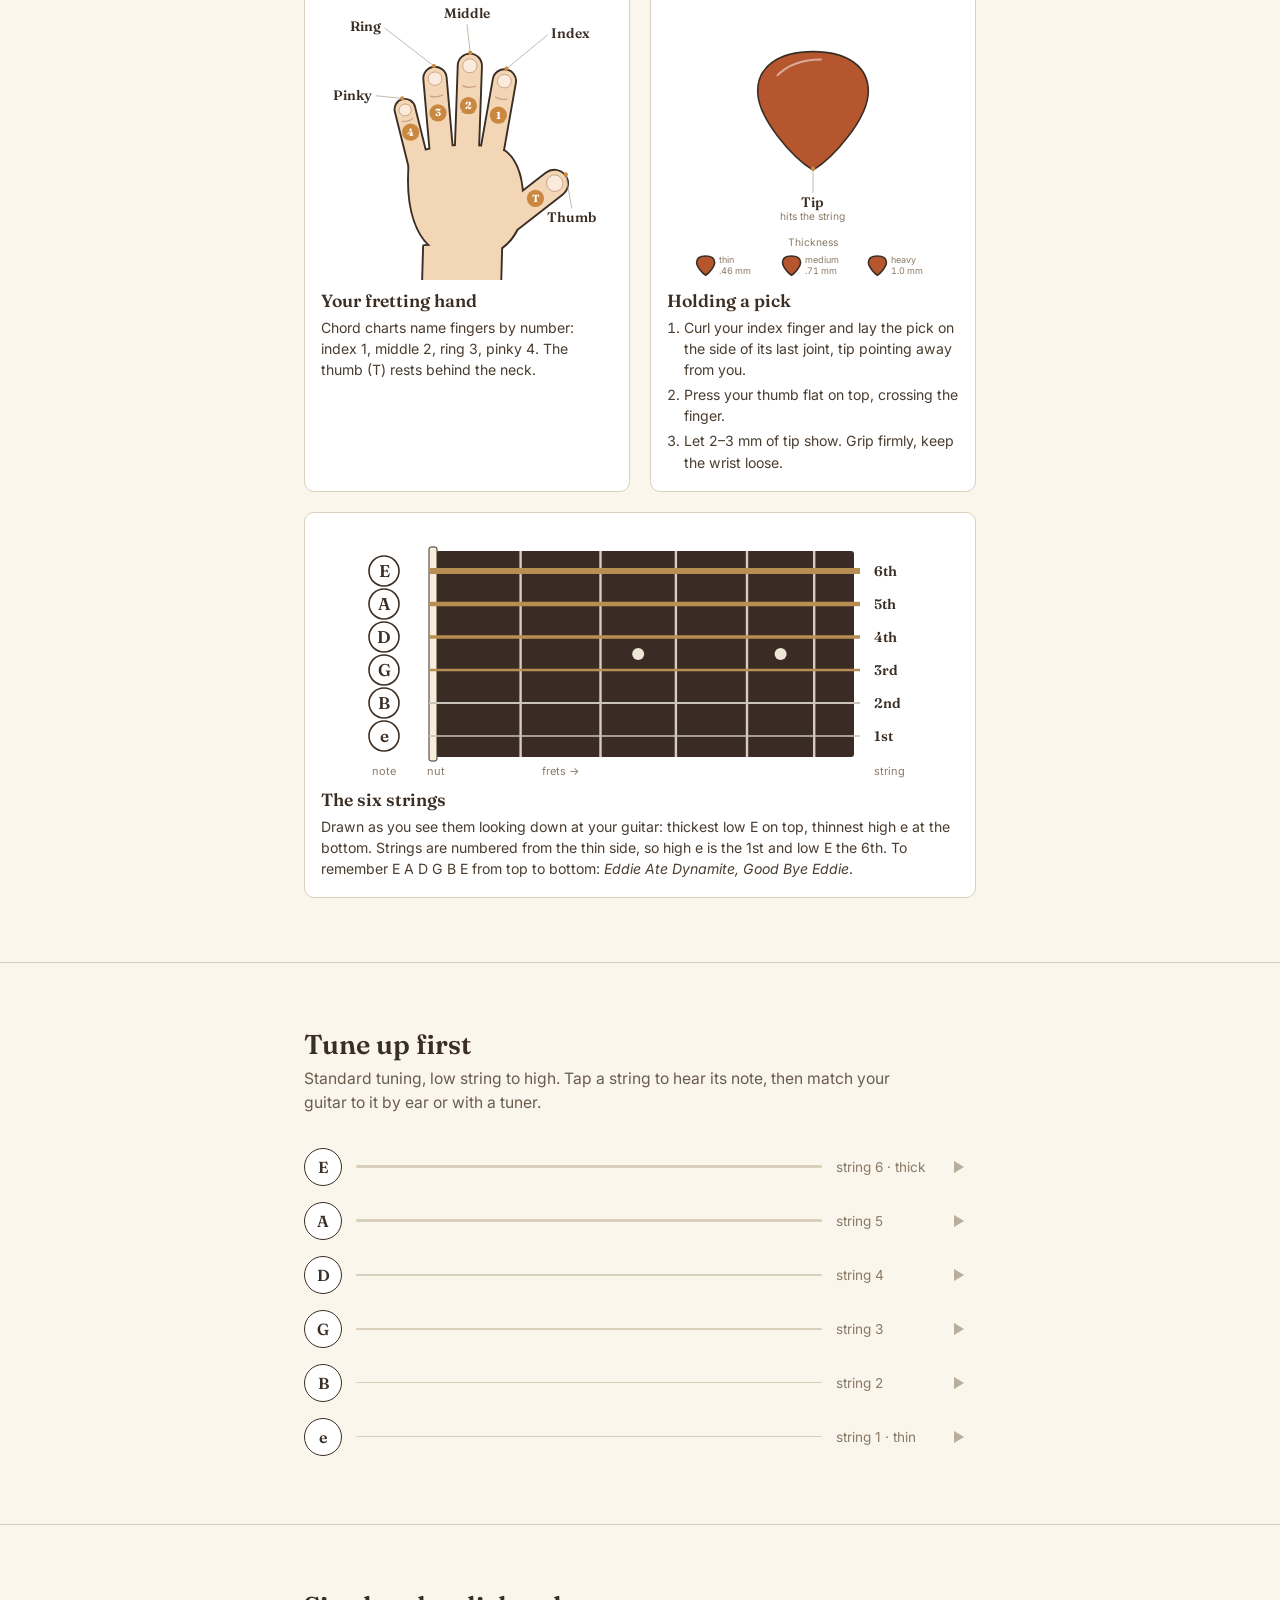
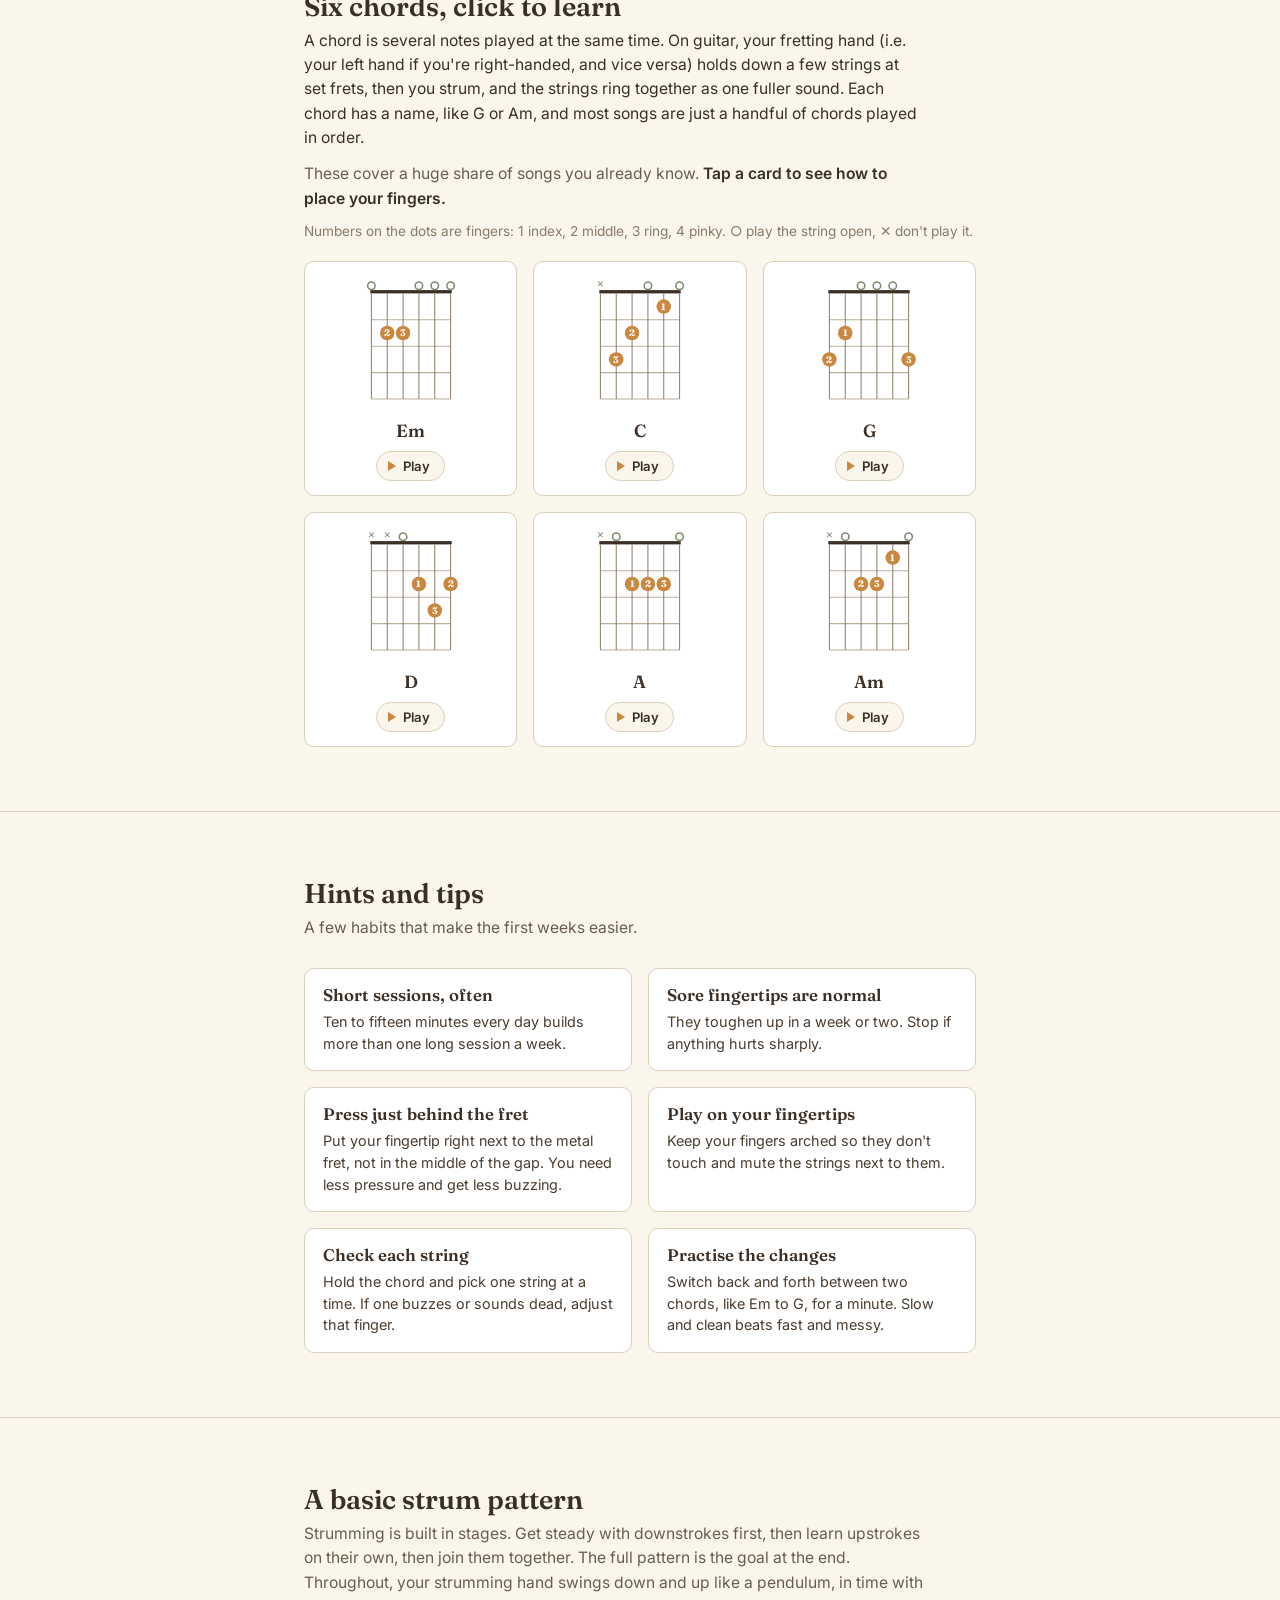
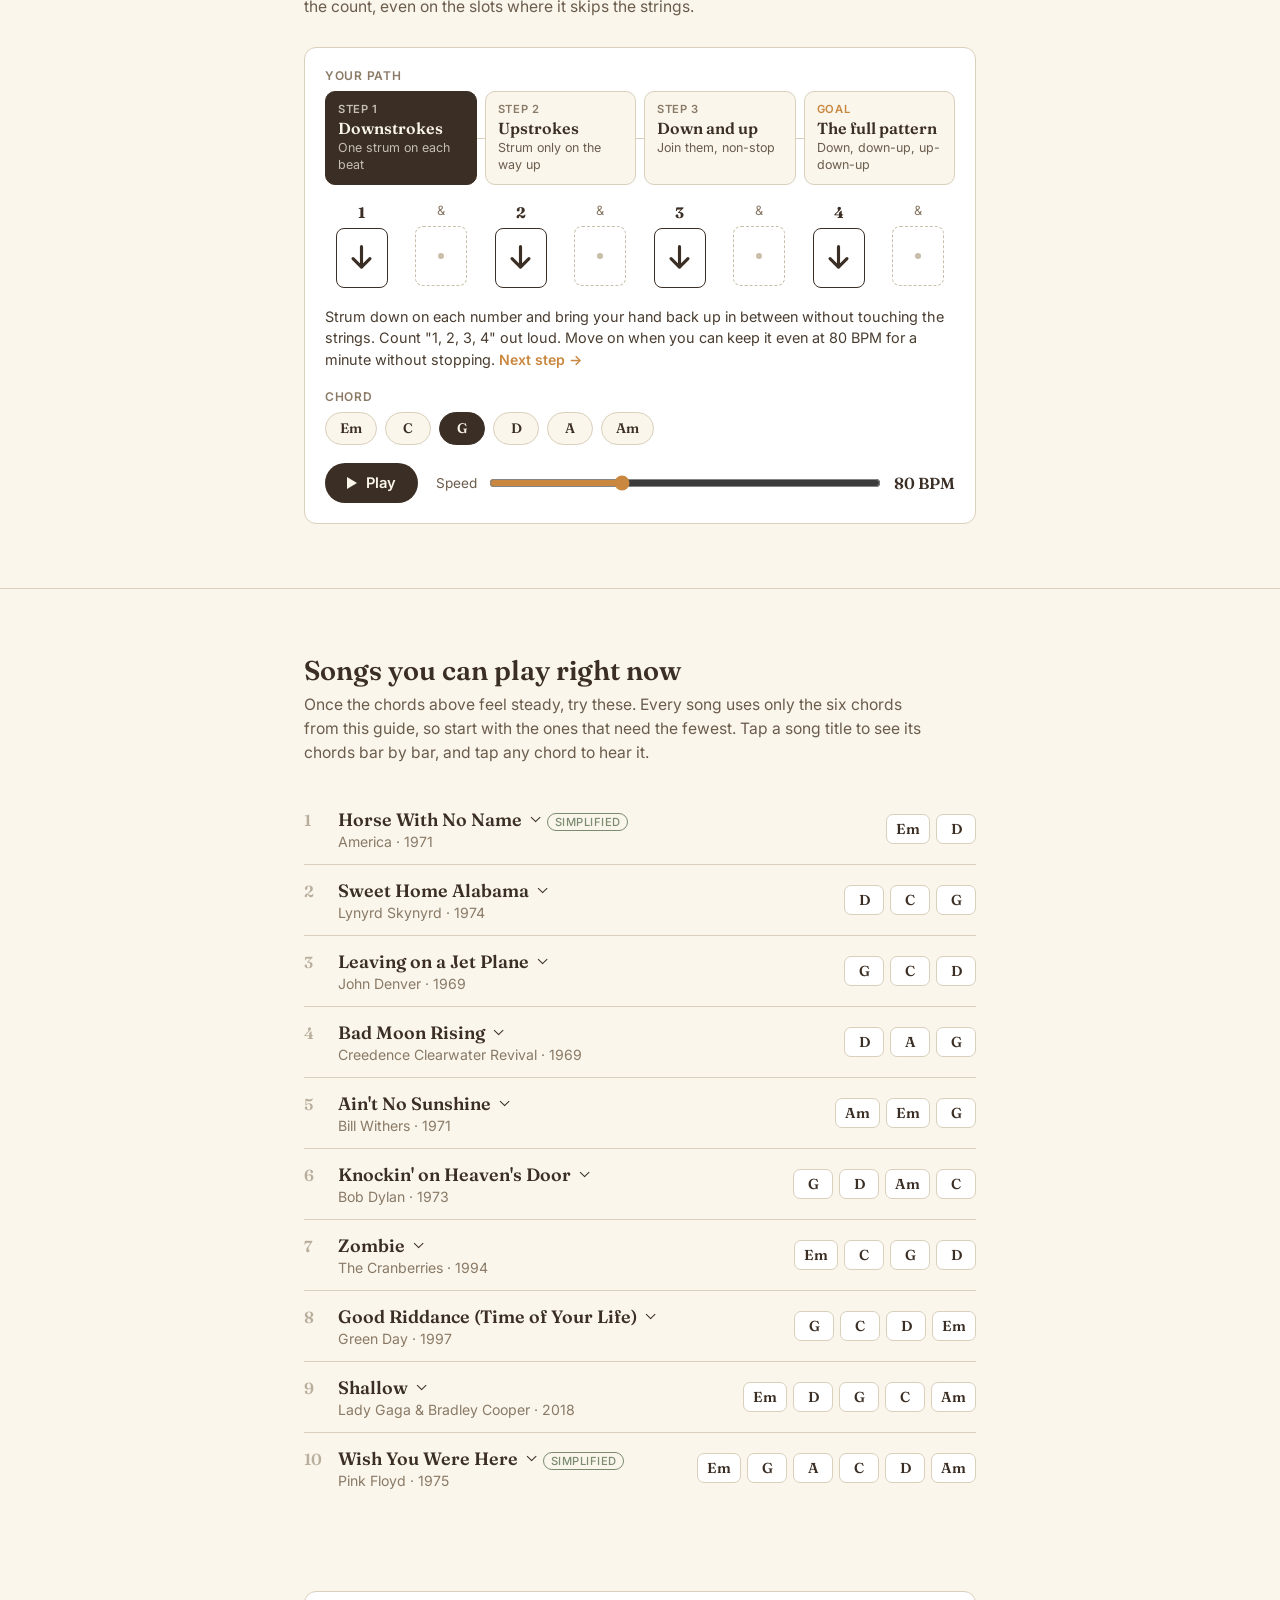
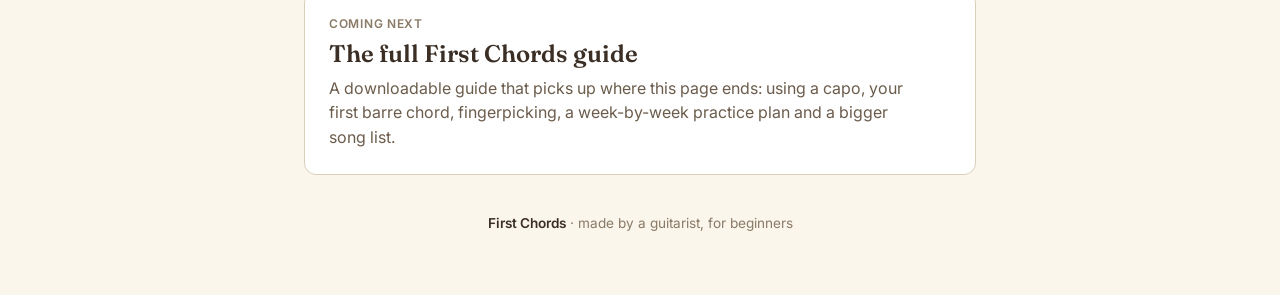
==== commit f40b7bb2: "Add a sticky jump-to-section bar and remember strumming progress - Sticky bar under the hero with Pa" ====
--- a/index.html
+++ b/index.html
@@ -40,7 +40,7 @@
     --line:#6E6152; --rule:#3E352D; --hover:#302822; --miss:#5C5146;
     --wood:#D99A52; --wood-deep:#E6AC68; --sage:#9DB08F; --on-accent:#1C1714; color-scheme:dark;
   }
-  html{scroll-padding-top:env(safe-area-inset-top,0px);}
+  html{scroll-padding-top:calc(env(safe-area-inset-top,0px) + 20px); scroll-behavior:smooth;}
   *{box-sizing:border-box;}
   [hidden]{display:none !important;}
   body{
@@ -63,6 +63,17 @@
   .lede{color:var(--muted); margin:0 0 28px; font-size:0.98rem; line-height:1.55; max-width:62ch;}
   .lede strong{color:var(--ink); font-weight:600;}
   .lede-def{color:var(--ink); margin-bottom:12px;}
+
+  /* jump-to-section bar */
+  .jump{position:sticky; top:env(safe-area-inset-top,0px); z-index:10; background:var(--paper); border-bottom:1px solid var(--rule);}
+  .jump-inner{max-width:720px; margin:0 auto; padding:10px 24px; display:flex; gap:6px; overflow-x:auto; scrollbar-width:none;}
+  .jump-inner::-webkit-scrollbar{display:none;}
+  .jump a{flex:0 0 auto; font-size:0.85rem; font-weight:500; color:var(--muted); text-decoration:none; padding:6px 12px; border-radius:999px; border:1.4px solid transparent; transition:background .15s, color .15s, border-color .15s;}
+  .jump a:hover{color:var(--ink); border-color:var(--rule);}
+  .jump a[aria-current="true"]{background:var(--ink); color:var(--paper);}
+  @media (max-width:560px){.jump-inner{padding:8px 16px;}}
+  .saved-note{font-size:0.75rem; font-weight:500; letter-spacing:0; text-transform:none; color:var(--sage); margin-left:6px;}
+  @media (prefers-reduced-motion:reduce){html{scroll-behavior:auto;}}
 
   /* anatomy: proportioned dreadnought, drawn in millimetres */
   .anatomy-wrap{margin:8px -8px 0;}
@@ -331,9 +342,19 @@
   <p>Maybe you want to impress a girlfriend or boyfriend, or you just want a deeper dive into music. We've all been there.</p>
   <p>What you'll find here is a gentle start on acoustic guitar. Learn the parts, tune up, play six chords, build a steady strum, then play ten real songs, all at your own pace.</p>
 </div>
+<nav class="jump" aria-label="Jump to a section">
+  <div class="jump-inner">
+    <a href="#parts">Parts</a>
+    <a href="#tuning">Tuning</a>
+    <a href="#chords">Chords</a>
+    <a href="#tips">Tips</a>
+    <a href="#strumming">Strumming</a>
+    <a href="#songs">Songs</a>
+  </div>
+</nav>
 <svg class="torn" viewBox="0 0 720 14" preserveAspectRatio="none"><path d="M0,7 Q30,2 60,8 T120,6 T180,9 T240,5 T300,8 T360,6 T420,9 T480,5 T540,8 T600,6 T660,9 T720,6" stroke-width="1.4" fill="none"/></svg>
 
-<section class="wrap">
+<section class="wrap" id="parts">
   <h2>The parts you'll hear about</h2>
   <p class="lede">Just enough vocabulary to follow along.</p>
   <div class="anatomy-wrap">
@@ -608,7 +629,7 @@
 
 <hr class="divider">
 
-<section class="wrap">
+<section class="wrap" id="tuning">
   <h2>Tune up first</h2>
   <p class="lede">Standard tuning, low string to high. Tap a string to hear its note, then match your guitar to it by ear or with a tuner.</p>
   <div class="strings">
@@ -623,7 +644,7 @@
 
 <hr class="divider">
 
-<section class="wrap">
+<section class="wrap" id="chords">
   <h2>Six chords, click to learn</h2>
   <p class="lede lede-def">A chord is several notes played at the same time. On guitar, your fretting hand (i.e. your left hand if you're right-handed, and vice versa) holds down a few strings at set frets, then you strum, and the strings ring together as one fuller sound. Each chord has a name, like G or Am, and most songs are just a handful of chords played in order.</p>
   <p class="lede">These cover a huge share of songs you already know. <strong>Tap a card to see how to place your fingers.</strong></p>
@@ -633,7 +654,7 @@
 
 <hr class="divider">
 
-<section class="wrap">
+<section class="wrap" id="tips">
   <h2>Hints and tips</h2>
   <p class="lede">A few habits that make the first weeks easier.</p>
   <div class="tips">
@@ -653,7 +674,7 @@
   <p class="lede">Strumming is built in stages. Get steady with downstrokes first, then learn upstrokes on their own, then join them together. The full pattern is the goal at the end. Throughout, your strumming hand swings down and up like a pendulum, in time with the count, even on the slots where it skips the strings.</p>
   <div class="strum-box">
     <div>
-      <p class="ctl-label" id="patLabel">Your path</p>
+      <p class="ctl-label" id="patLabel">Your path<span class="saved-note" id="savedNote" hidden>Picked up where you left off</span></p>
       <ol class="steps" aria-labelledby="patLabel" id="patternPick">
         <li><button type="button" id="pat-down" data-pat="down" aria-pressed="true"><span class="step-n">Step 1</span><span class="step-t">Downstrokes</span><span class="step-d">One strum on each beat</span></button></li>
         <li><button type="button" id="pat-up" data-pat="up" aria-pressed="false"><span class="step-n">Step 2</span><span class="step-t">Upstrokes</span><span class="step-d">Strum only on the way up</span></button></li>
@@ -680,7 +701,7 @@
 
 <hr class="divider">
 
-<section class="wrap">
+<section class="wrap" id="songs">
   <h2>Songs you can play right now</h2>
   <p class="lede">Once the chords above feel steady, try these. Every song uses only the six chords from this guide, so start with the ones that need the fewest. Tap a song title to see its chords bar by bar, and tap any chord to hear it.</p>
   <ol class="songs" id="songList">
@@ -1136,6 +1157,37 @@
       playChord(c).then(d=>{ch.classList.add('sounding'); clearTimeout(t); t=setTimeout(()=>ch.classList.remove('sounding'),Math.min(d,1.5)*1000);});
     });
   });
+
+  // remember the learner's strumming step, chord and speed on this device
+  const SAVE_KEY='firstchords.strum.v1';
+  function saveStrum(){ try{ localStorage.setItem(SAVE_KEY,JSON.stringify({pat:state.pat,chord:state.chord,bpm:state.bpm})); }catch(e){} }
+  try{
+    const s=JSON.parse(localStorage.getItem(SAVE_KEY)||'null');
+    if(s && PATTERNS[s.pat]){
+      state.pat=s.pat; renderPattern();
+      if(chords.some(c=>c.name===s.chord)){ state.chord=s.chord; chordPick.querySelectorAll('button').forEach(x=>x.setAttribute('aria-pressed',x.textContent===s.chord)); }
+      const bpm=Math.min(120,Math.max(60,+s.bpm||80)); state.bpm=bpm; tempo.value=bpm; tempoOut.textContent=bpm+' BPM';
+      if(s.pat!=='down'||s.chord!=='G'||bpm!==80) document.getElementById('savedNote').hidden=false;
+    }
+  }catch(e){}
+  document.getElementById('patternPick').addEventListener('click',()=>setTimeout(saveStrum));
+  document.getElementById('patternNote').addEventListener('click',()=>setTimeout(saveStrum));
+  chordPick.addEventListener('click',()=>setTimeout(saveStrum));
+  tempo.addEventListener('change',saveStrum);
+  document.getElementById('songList').addEventListener('click',e=>{ if(e.target.closest('.practise')) setTimeout(saveStrum); });
+
+  // highlight the section you're reading in the jump bar
+  const jumpLinks=[...document.querySelectorAll('.jump a')];
+  const secs=jumpLinks.map(a=>document.querySelector(a.getAttribute('href')));
+  function markCurrent(){
+    const y=window.scrollY+120; let cur=-1;
+    secs.forEach((s,i)=>{ if(s && s.offsetTop<=y) cur=i; });
+    jumpLinks.forEach((a,i)=>{
+      if(i===cur){ if(a.getAttribute('aria-current')!=='true'){ a.setAttribute('aria-current','true'); const bar=a.parentElement; if(a.offsetLeft<bar.scrollLeft||a.offsetLeft+a.offsetWidth>bar.scrollLeft+bar.clientWidth) bar.scrollLeft=a.offsetLeft-16; } }
+      else a.removeAttribute('aria-current');
+    });
+  }
+  window.addEventListener('scroll',markCurrent,{passive:true}); markCurrent();
 })();
 </script>
 </body>
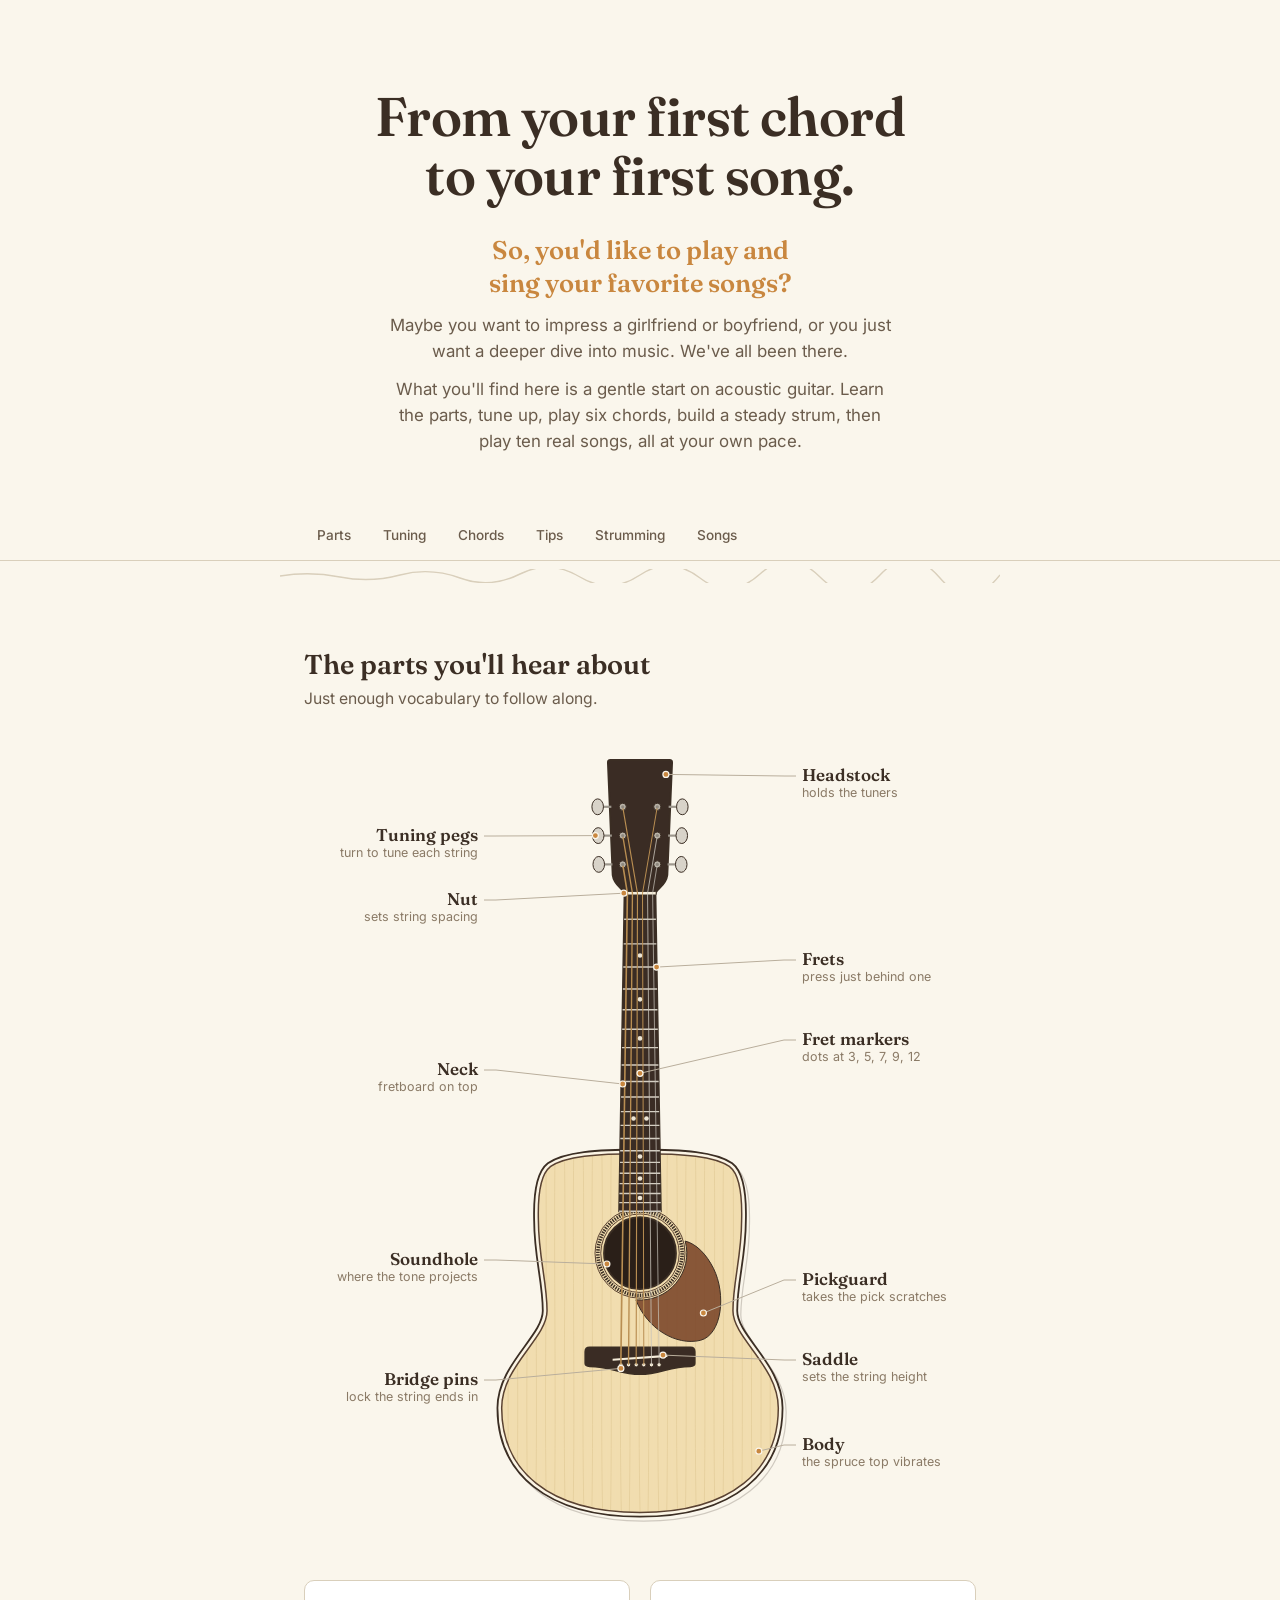
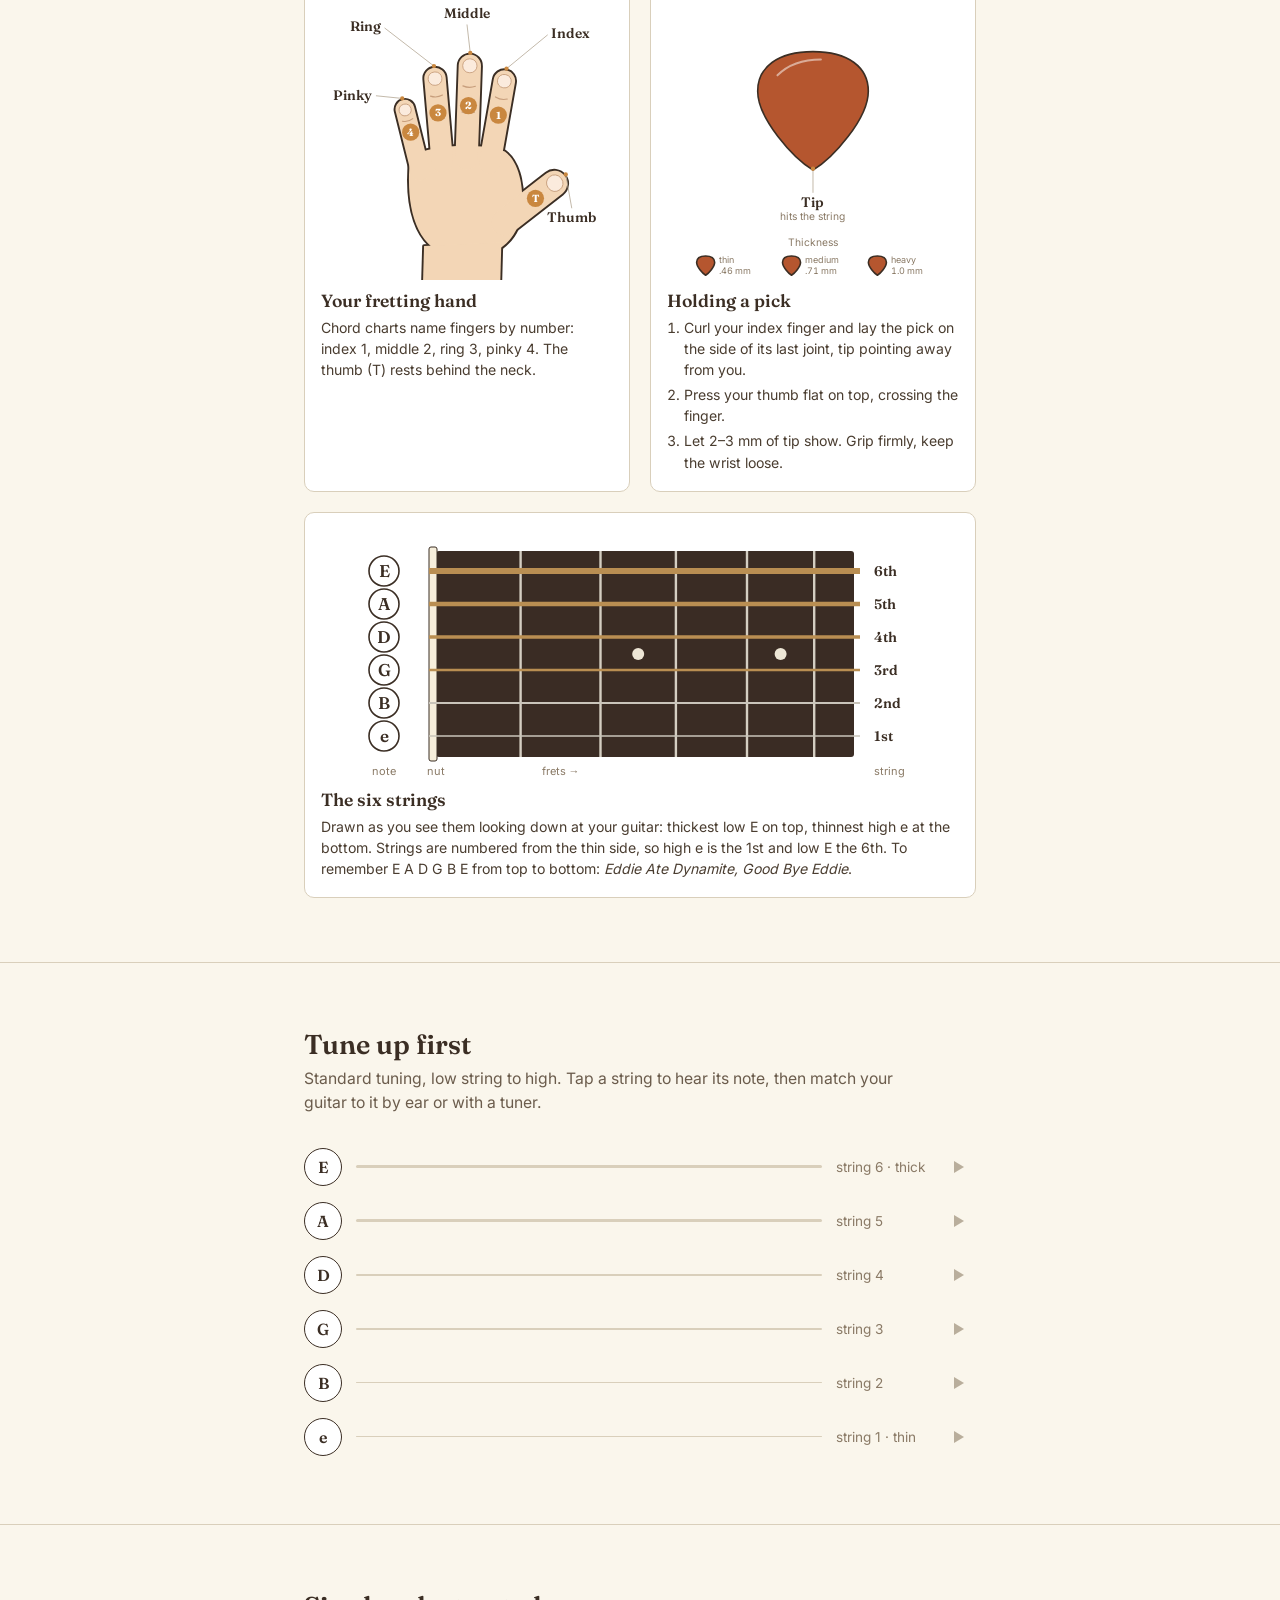
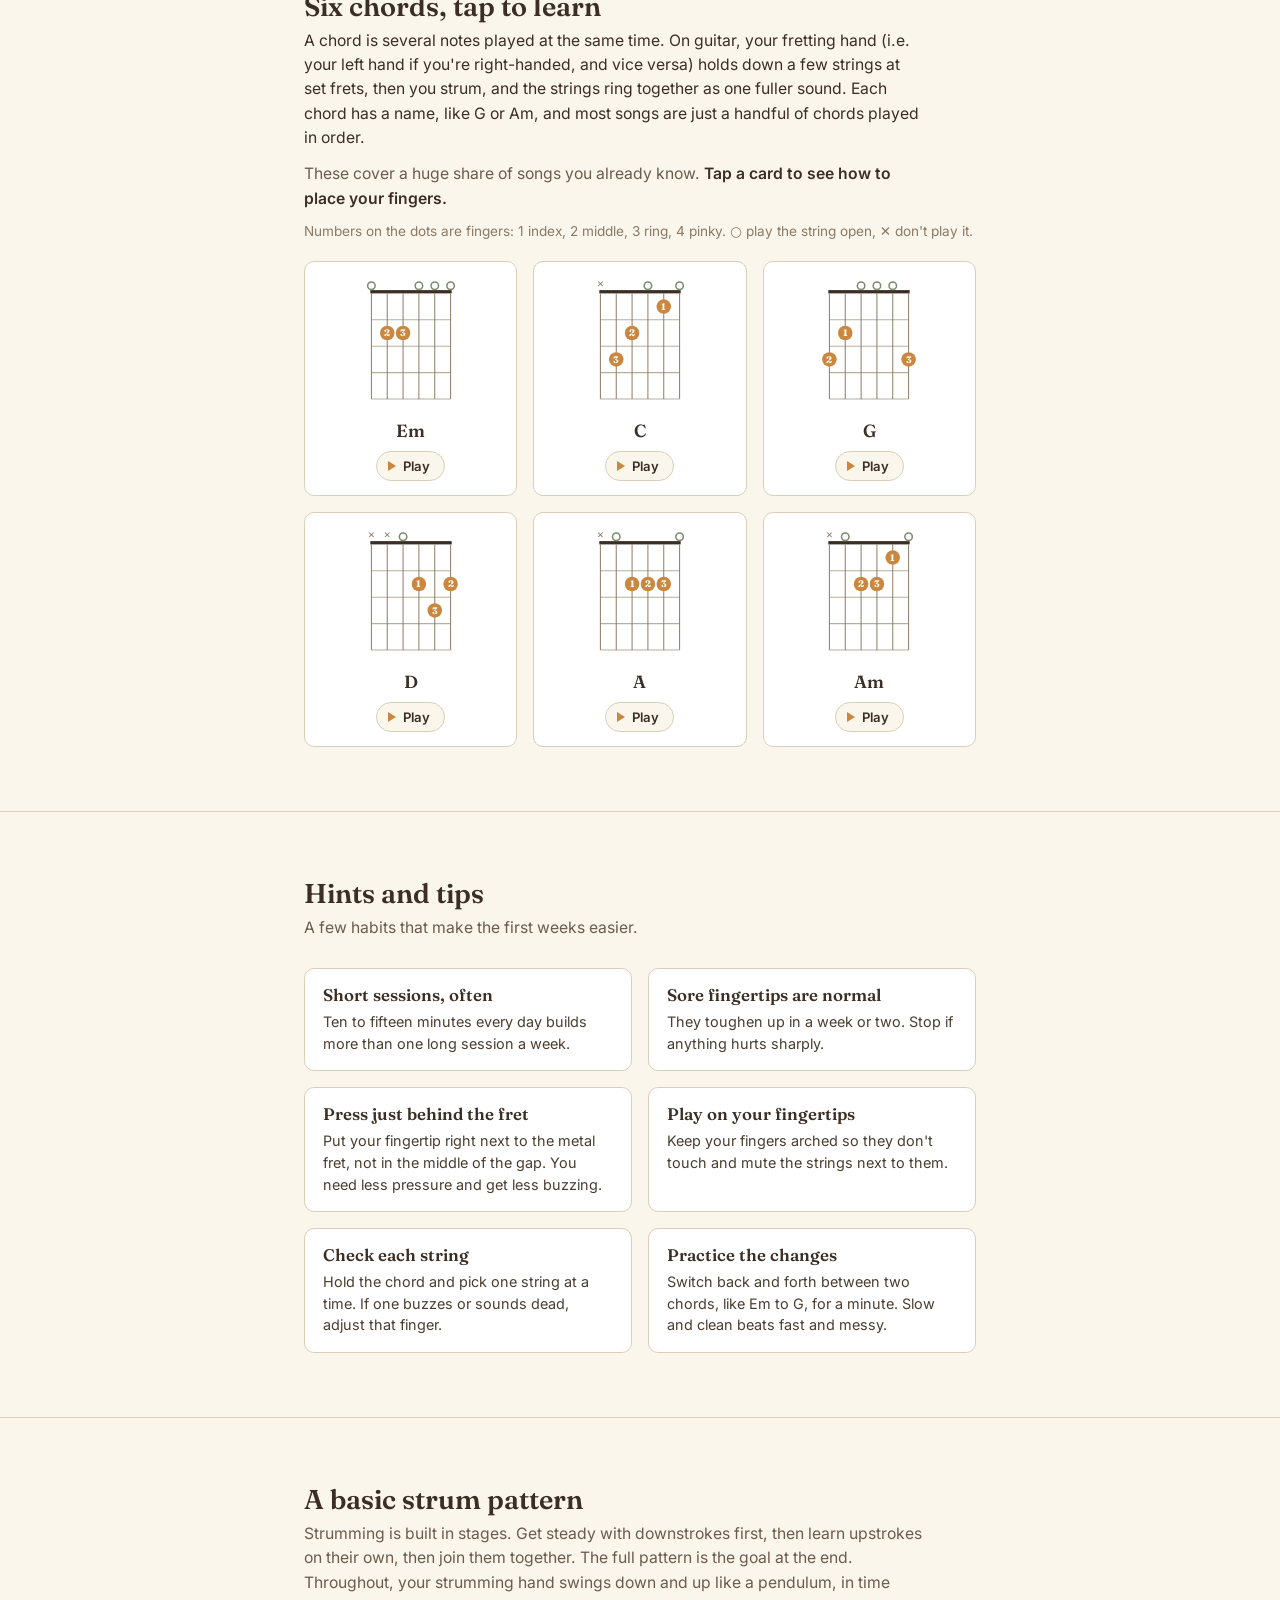
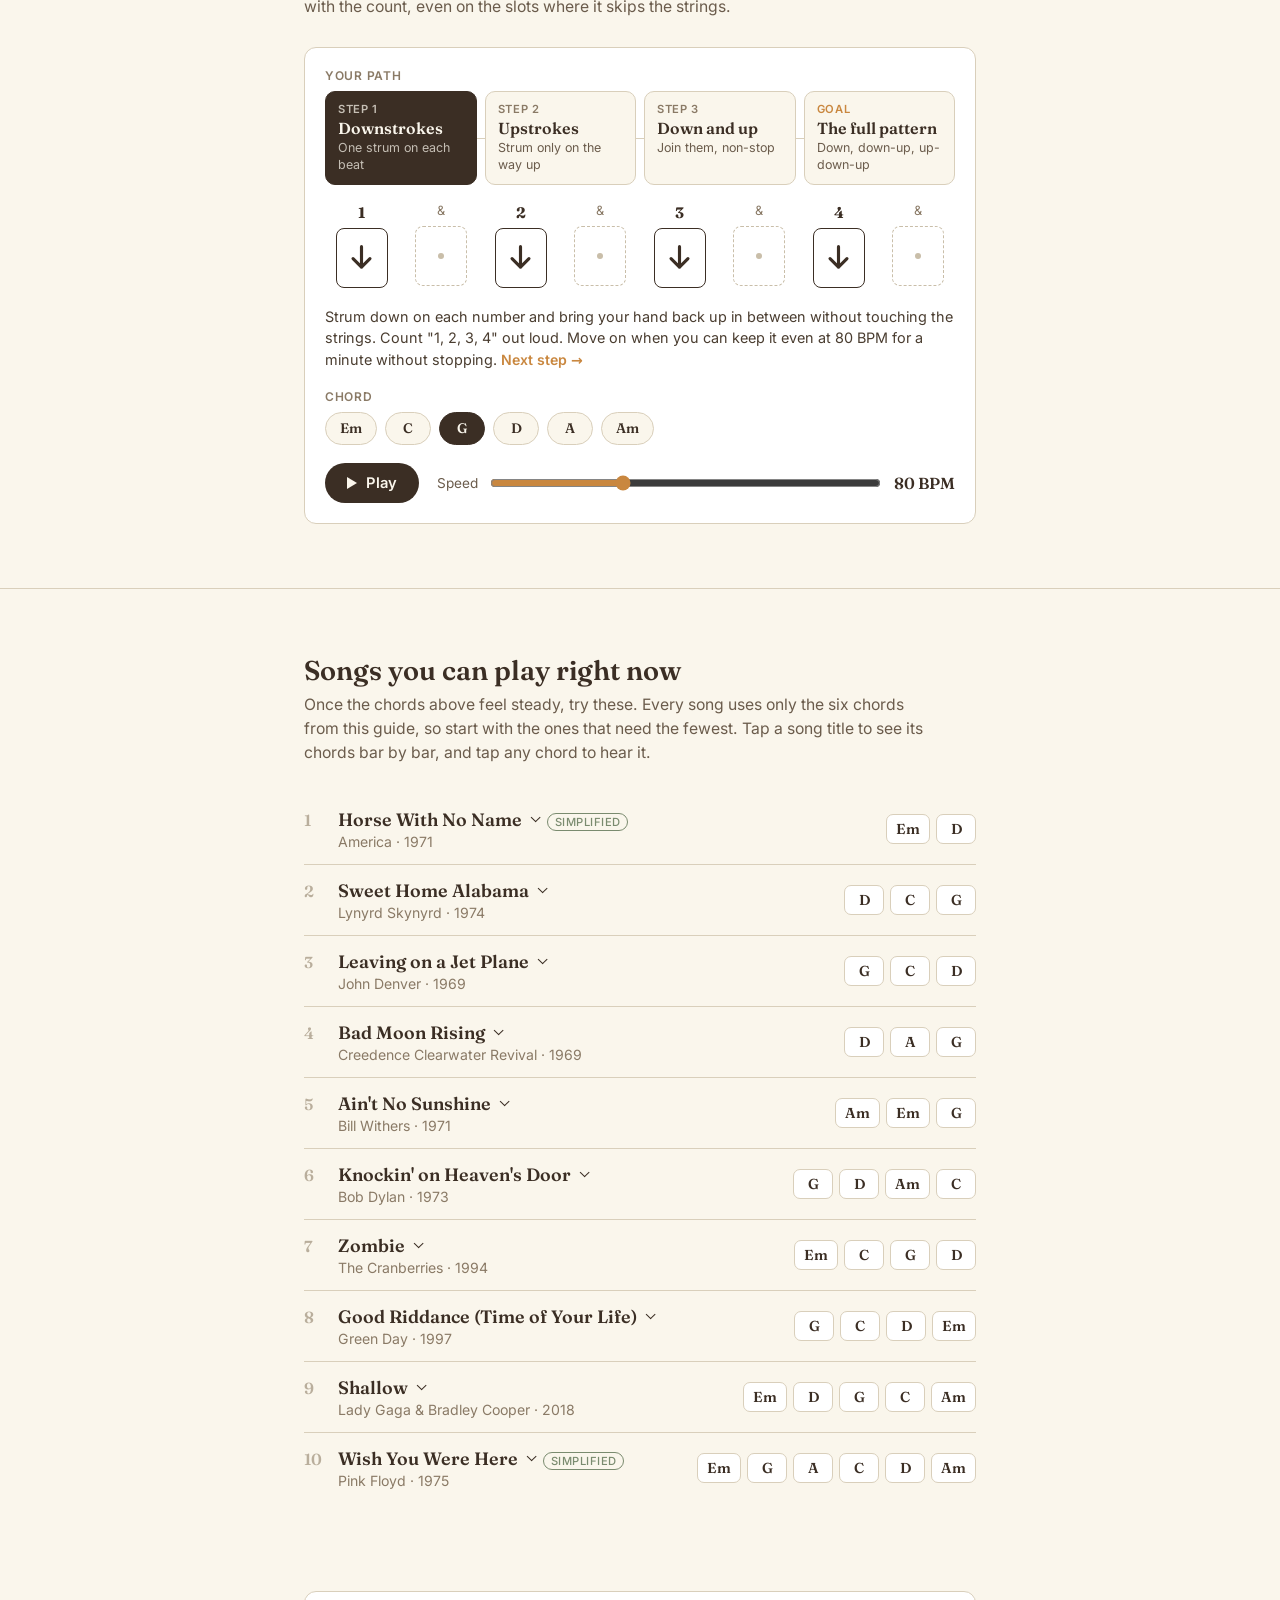
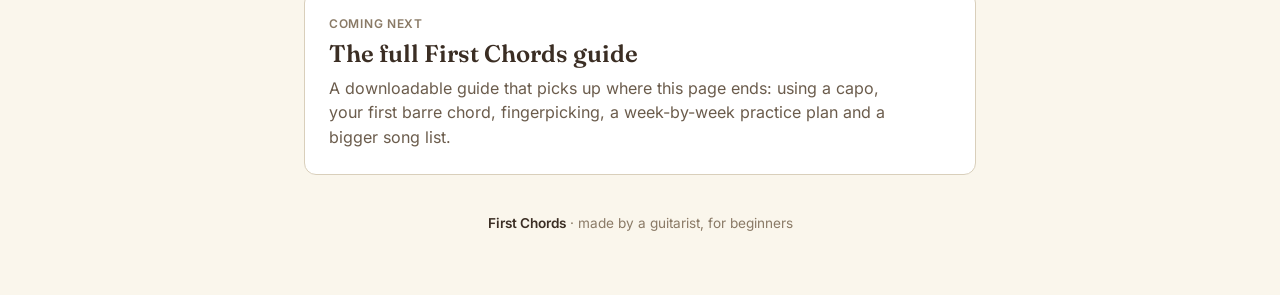
==== commit 04e1beee: "Self-host fonts, switch to US spelling, say 'tap to learn' - Serve Fraunces and Inter (latin, variab" ====
--- a/index.html
+++ b/index.html
@@ -15,10 +15,12 @@
 <meta property="og:image:height" content="630">
 <meta name="twitter:card" content="summary_large_image">
 <link rel="icon" href="data:image/svg+xml,%3Csvg xmlns='http://www.w3.org/2000/svg' viewBox='0 0 32 32'%3E%3Cpath d='M16 3C22 3 28 5.5 28 11C28 17.5 20 26 16 29C12 26 4 17.5 4 11C4 5.5 10 3 16 3Z' fill='%23C9873F'/%3E%3C/svg%3E">
-<link rel="preconnect" href="https://fonts.googleapis.com">
-<link rel="preconnect" href="https://fonts.gstatic.com" crossorigin>
-<link href="https://fonts.googleapis.com/css2?family=Fraunces:opsz,wght@9..144,400;9..144,600;9..144,700&family=Inter:wght@400;500;600&display=swap" rel="stylesheet">
+<link rel="preload" href="fonts/fraunces-latin.woff2" as="font" type="font/woff2" crossorigin>
+<link rel="preload" href="fonts/inter-latin.woff2" as="font" type="font/woff2" crossorigin>
 <style>
+  /* fonts are served from this site (Fraunces and Inter, SIL Open Font License) */
+  @font-face{font-family:'Fraunces'; font-style:normal; font-weight:400 700; font-display:swap; src:url(fonts/fraunces-latin.woff2) format('woff2');}
+  @font-face{font-family:'Inter'; font-style:normal; font-weight:400 600; font-display:swap; src:url(fonts/inter-latin.woff2) format('woff2');}
   /* warm workshop paper in light, lamp-lit walnut in dark; illustrations keep their real materials */
   :root{
     --paper:#FAF6EC; --card:#FFFFFF; --ink:#3B2E24; --ink-2:#4a3d30; --muted:#6b5c4c; --faint:#8a7a66;
@@ -75,7 +77,7 @@
   .saved-note{font-size:0.75rem; font-weight:500; letter-spacing:0; text-transform:none; color:var(--sage); margin-left:6px;}
   @media (prefers-reduced-motion:reduce){html{scroll-behavior:auto;}}
 
-  /* anatomy: proportioned dreadnought, drawn in millimetres */
+  /* anatomy: proportioned dreadnought, drawn in millimeters */
   .anatomy-wrap{margin:8px -8px 0;}
   .anatomy-diagram{width:100%; max-width:680px; height:auto; display:block; margin:0 auto;}
   .callout-title{font-family:'Fraunces',serif; font-weight:600; font-size:17px; fill:var(--ink);}
@@ -306,8 +308,8 @@
   .song-note{margin:0; font-size:0.85rem; color:var(--muted); line-height:1.5;}
   .song-foot{display:flex; flex-wrap:wrap; align-items:center; gap:10px 16px; border-top:1px solid var(--rule); padding-top:10px; font-size:0.85rem;}
   .strum-hint{color:var(--ink-2);}
-  .practise{font:600 0.82rem 'Inter',system-ui,sans-serif; color:var(--ink); background:var(--paper); border:1.4px solid var(--rule); border-radius:999px; padding:5px 12px; cursor:pointer;}
-  .practise:hover{border-color:var(--wood);}
+  .practice{font:600 0.82rem 'Inter',system-ui,sans-serif; color:var(--ink); background:var(--paper); border:1.4px solid var(--rule); border-radius:999px; padding:5px 12px; cursor:pointer;}
+  .practice:hover{border-color:var(--wood);}
   .lyrics-link{color:var(--wood); font-weight:600; text-decoration:none; margin-left:auto;}
   .lyrics-link:hover{text-decoration:underline;}
   @media (max-width:560px){.song-panel{margin-left:0;} .lyrics-link{margin-left:0;}}
@@ -338,7 +340,7 @@
 
 <div class="hero wrap">
   <h1>From your first chord<br>to your first song.</h1>
-  <p class="hero-q">So, you'd like to play and sing your favourite songs?</p>
+  <p class="hero-q">So, you'd like to play and sing your favorite songs?</p>
   <p>Maybe you want to impress a girlfriend or boyfriend, or you just want a deeper dive into music. We've all been there.</p>
   <p>What you'll find here is a gentle start on acoustic guitar. Learn the parts, tune up, play six chords, build a steady strum, then play ten real songs, all at your own pace.</p>
 </div>
@@ -645,7 +647,7 @@
 <hr class="divider">
 
 <section class="wrap" id="chords">
-  <h2>Six chords, click to learn</h2>
+  <h2>Six chords, tap to learn</h2>
   <p class="lede lede-def">A chord is several notes played at the same time. On guitar, your fretting hand (i.e. your left hand if you're right-handed, and vice versa) holds down a few strings at set frets, then you strum, and the strings ring together as one fuller sound. Each chord has a name, like G or Am, and most songs are just a handful of chords played in order.</p>
   <p class="lede">These cover a huge share of songs you already know. <strong>Tap a card to see how to place your fingers.</strong></p>
   <p class="chord-key">Numbers on the dots are fingers: 1 index, 2 middle, 3 ring, 4 pinky. ○ play the string open, ✕ don't play it.</p>
@@ -663,7 +665,7 @@
     <div class="tip"><h3>Press just behind the fret</h3><p>Put your fingertip right next to the metal fret, not in the middle of the gap. You need less pressure and get less buzzing.</p></div>
     <div class="tip"><h3>Play on your fingertips</h3><p>Keep your fingers arched so they don't touch and mute the strings next to them.</p></div>
     <div class="tip"><h3>Check each string</h3><p>Hold the chord and pick one string at a time. If one buzzes or sounds dead, adjust that finger.</p></div>
-    <div class="tip"><h3>Practise the changes</h3><p>Switch back and forth between two chords, like Em to G, for a minute. Slow and clean beats fast and messy.</p></div>
+    <div class="tip"><h3>Practice the changes</h3><p>Switch back and forth between two chords, like Em to G, for a minute. Slow and clean beats fast and messy.</p></div>
   </div>
 </section>
 
@@ -713,7 +715,7 @@
           <p class="song-note">The record uses fancier Em and D shapes, but plain Em and D sound close.</p>
           <div class="song-foot">
             <span class="strum-hint">Strum: Step 3: Down and up, about 90 BPM</span>
-            <button type="button" class="practise" data-pat="eighths" data-bpm="90" data-chord="Em">Practise this strum</button>
+            <button type="button" class="practice" data-pat="eighths" data-bpm="90" data-chord="Em">Practice this strum</button>
             <a class="lyrics-link" href="https://www.ultimate-guitar.com/search.php?search_type=title&amp;value=Horse+With+No+Name+America" target="_blank" rel="noopener">Lyrics and full chords ↗</a>
           </div>
       </div>
@@ -725,7 +727,7 @@
           <div class="sec"><div class="sec-label">Whole song <span class="rep">repeat throughout</span></div><div class="bars"><span class="bar"><button type="button" class="bchord" data-chord="D" aria-label="Play D">D</button></span><span class="bar"><button type="button" class="bchord" data-chord="C" aria-label="Play C">C</button></span><span class="bar"><button type="button" class="bchord" data-chord="G" aria-label="Play G">G</button></span><span class="bar"><button type="button" class="bchord" data-chord="G" aria-label="Play G">G</button></span></div></div>
           <div class="song-foot">
             <span class="strum-hint">Strum: the full pattern, about 95 BPM</span>
-            <button type="button" class="practise" data-pat="classic" data-bpm="95" data-chord="D">Practise this strum</button>
+            <button type="button" class="practice" data-pat="classic" data-bpm="95" data-chord="D">Practice this strum</button>
             <a class="lyrics-link" href="https://www.ultimate-guitar.com/search.php?search_type=title&amp;value=Sweet+Home+Alabama+Lynyrd+Skynyrd" target="_blank" rel="noopener">Lyrics and full chords ↗</a>
           </div>
       </div>
@@ -738,7 +740,7 @@
           <div class="sec"><div class="sec-label">Chorus</div><div class="bars"><span class="bar"><button type="button" class="bchord" data-chord="G" aria-label="Play G">G</button></span><span class="bar"><button type="button" class="bchord" data-chord="C" aria-label="Play C">C</button></span><span class="bar"><button type="button" class="bchord" data-chord="G" aria-label="Play G">G</button></span><span class="bar"><button type="button" class="bchord" data-chord="C" aria-label="Play C">C</button></span><span class="bar"><button type="button" class="bchord" data-chord="G" aria-label="Play G">G</button></span><span class="bar"><button type="button" class="bchord" data-chord="C" aria-label="Play C">C</button></span><span class="bar"><button type="button" class="bchord" data-chord="D" aria-label="Play D">D</button></span><span class="bar"><button type="button" class="bchord" data-chord="D" aria-label="Play D">D</button></span></div></div>
           <div class="song-foot">
             <span class="strum-hint">Strum: the full pattern, about 80 BPM</span>
-            <button type="button" class="practise" data-pat="classic" data-bpm="80" data-chord="G">Practise this strum</button>
+            <button type="button" class="practice" data-pat="classic" data-bpm="80" data-chord="G">Practice this strum</button>
             <a class="lyrics-link" href="https://www.ultimate-guitar.com/search.php?search_type=title&amp;value=Leaving+on+a+Jet+Plane+John+Denver" target="_blank" rel="noopener">Lyrics and full chords ↗</a>
           </div>
       </div>
@@ -751,7 +753,7 @@
           <div class="sec"><div class="sec-label">Chorus</div><div class="bars"><span class="bar"><button type="button" class="bchord" data-chord="G" aria-label="Play G">G</button></span><span class="bar"><button type="button" class="bchord" data-chord="G" aria-label="Play G">G</button></span><span class="bar"><button type="button" class="bchord" data-chord="D" aria-label="Play D">D</button></span><span class="bar"><button type="button" class="bchord" data-chord="D" aria-label="Play D">D</button></span><span class="bar"><button type="button" class="bchord" data-chord="A" aria-label="Play A">A</button></span><span class="bar"><button type="button" class="bchord" data-chord="G" aria-label="Play G">G</button></span><span class="bar"><button type="button" class="bchord" data-chord="D" aria-label="Play D">D</button></span><span class="bar"><button type="button" class="bchord" data-chord="D" aria-label="Play D">D</button></span></div></div>
           <div class="song-foot">
             <span class="strum-hint">Strum: Step 3: Down and up, about 110 BPM</span>
-            <button type="button" class="practise" data-pat="eighths" data-bpm="110" data-chord="D">Practise this strum</button>
+            <button type="button" class="practice" data-pat="eighths" data-bpm="110" data-chord="D">Practice this strum</button>
             <a class="lyrics-link" href="https://www.ultimate-guitar.com/search.php?search_type=title&amp;value=Bad+Moon+Rising+Creedence+Clearwater+Revival" target="_blank" rel="noopener">Lyrics and full chords ↗</a>
           </div>
       </div>
@@ -764,7 +766,7 @@
           <p class="song-note">The famous “I know, I know” part stays on Am the whole time.</p>
           <div class="song-foot">
             <span class="strum-hint">Strum: Step 1: Downstrokes, about 75 BPM</span>
-            <button type="button" class="practise" data-pat="down" data-bpm="75" data-chord="Am">Practise this strum</button>
+            <button type="button" class="practice" data-pat="down" data-bpm="75" data-chord="Am">Practice this strum</button>
             <a class="lyrics-link" href="https://www.ultimate-guitar.com/search.php?search_type=title&amp;value=Ain%27t+No+Sunshine+Bill+Withers" target="_blank" rel="noopener">Lyrics and full chords ↗</a>
           </div>
       </div>
@@ -776,7 +778,7 @@
           <div class="sec"><div class="sec-label">Verse and chorus <span class="rep">repeat throughout</span></div><div class="bars"><span class="bar"><button type="button" class="bchord" data-chord="G" aria-label="Play G">G</button></span><span class="bar"><button type="button" class="bchord" data-chord="D" aria-label="Play D">D</button></span><span class="bar"><button type="button" class="bchord" data-chord="Am" aria-label="Play Am">Am</button></span><span class="bar"><button type="button" class="bchord" data-chord="Am" aria-label="Play Am">Am</button></span><span class="bar"><button type="button" class="bchord" data-chord="G" aria-label="Play G">G</button></span><span class="bar"><button type="button" class="bchord" data-chord="D" aria-label="Play D">D</button></span><span class="bar"><button type="button" class="bchord" data-chord="C" aria-label="Play C">C</button></span><span class="bar"><button type="button" class="bchord" data-chord="C" aria-label="Play C">C</button></span></div></div>
           <div class="song-foot">
             <span class="strum-hint">Strum: the full pattern, about 70 BPM</span>
-            <button type="button" class="practise" data-pat="classic" data-bpm="70" data-chord="G">Practise this strum</button>
+            <button type="button" class="practice" data-pat="classic" data-bpm="70" data-chord="G">Practice this strum</button>
             <a class="lyrics-link" href="https://www.ultimate-guitar.com/search.php?search_type=title&amp;value=Knockin%27+on+Heaven%27s+Door+Bob+Dylan" target="_blank" rel="noopener">Lyrics and full chords ↗</a>
           </div>
       </div>
@@ -789,7 +791,7 @@
           <p class="song-note">Strum hard on the chorus, softer on the verses.</p>
           <div class="song-foot">
             <span class="strum-hint">Strum: Step 1: Downstrokes, about 85 BPM</span>
-            <button type="button" class="practise" data-pat="down" data-bpm="85" data-chord="Em">Practise this strum</button>
+            <button type="button" class="practice" data-pat="down" data-bpm="85" data-chord="Em">Practice this strum</button>
             <a class="lyrics-link" href="https://www.ultimate-guitar.com/search.php?search_type=title&amp;value=Zombie+The+Cranberries" target="_blank" rel="noopener">Lyrics and full chords ↗</a>
           </div>
       </div>
@@ -802,7 +804,7 @@
           <div class="sec"><div class="sec-label">Chorus <span class="rep">× 2</span></div><div class="bars"><span class="bar"><button type="button" class="bchord" data-chord="Em" aria-label="Play Em">Em</button></span><span class="bar"><button type="button" class="bchord" data-chord="D" aria-label="Play D">D</button></span><span class="bar"><button type="button" class="bchord" data-chord="C" aria-label="Play C">C</button></span><span class="bar"><button type="button" class="bchord" data-chord="G" aria-label="Play G">G</button></span></div></div>
           <div class="song-foot">
             <span class="strum-hint">Strum: Step 3: Down and up, about 95 BPM</span>
-            <button type="button" class="practise" data-pat="eighths" data-bpm="95" data-chord="G">Practise this strum</button>
+            <button type="button" class="practice" data-pat="eighths" data-bpm="95" data-chord="G">Practice this strum</button>
             <a class="lyrics-link" href="https://www.ultimate-guitar.com/search.php?search_type=title&amp;value=Good+Riddance+%28Time+of+Your+Life%29+Green+Day" target="_blank" rel="noopener">Lyrics and full chords ↗</a>
           </div>
       </div>
@@ -816,7 +818,7 @@
           <div class="sec"><div class="sec-label">Chorus <span class="rep">× 2</span></div><div class="bars"><span class="bar"><button type="button" class="bchord" data-chord="Em" aria-label="Play Em">Em</button></span><span class="bar"><button type="button" class="bchord" data-chord="D" aria-label="Play D">D</button></span><span class="bar"><button type="button" class="bchord" data-chord="G" aria-label="Play G">G</button></span><span class="bar"><button type="button" class="bchord" data-chord="C" aria-label="Play C">C</button></span></div></div>
           <div class="song-foot">
             <span class="strum-hint">Strum: Step 1: Downstrokes, about 95 BPM</span>
-            <button type="button" class="practise" data-pat="down" data-bpm="95" data-chord="Em">Practise this strum</button>
+            <button type="button" class="practice" data-pat="down" data-bpm="95" data-chord="Em">Practice this strum</button>
             <a class="lyrics-link" href="https://www.ultimate-guitar.com/search.php?search_type=title&amp;value=Shallow+Lady+Gaga+%26+Bradley+Cooper" target="_blank" rel="noopener">Lyrics and full chords ↗</a>
           </div>
       </div>
@@ -830,7 +832,7 @@
           <p class="song-note">The record uses Em7 and A7sus4 shapes in the intro; plain Em and A work fine.</p>
           <div class="song-foot">
             <span class="strum-hint">Strum: Step 3: Down and up, about 60 BPM</span>
-            <button type="button" class="practise" data-pat="eighths" data-bpm="60" data-chord="Em">Practise this strum</button>
+            <button type="button" class="practice" data-pat="eighths" data-bpm="60" data-chord="Em">Practice this strum</button>
             <a class="lyrics-link" href="https://www.ultimate-guitar.com/search.php?search_type=title&amp;value=Wish+You+Were+Here+Pink+Floyd" target="_blank" rel="noopener">Lyrics and full chords ↗</a>
           </div>
       </div>
@@ -1144,7 +1146,7 @@
       playChord(c).then(d=>{ch.classList.add('sounding'); clearTimeout(t); t=setTimeout(()=>ch.classList.remove('sounding'),Math.min(d,1.5)*1000);});
     });
   });
-  document.querySelectorAll('#songList .practise').forEach(b=>b.addEventListener('click',()=>{
+  document.querySelectorAll('#songList .practice').forEach(b=>b.addEventListener('click',()=>{
     state.pat=b.dataset.pat; renderPattern();
     const bpm=Math.min(120,Math.max(60,+b.dataset.bpm)); state.bpm=bpm; tempo.value=bpm; tempoOut.textContent=bpm+' BPM';
     const cb=document.getElementById('strum-'+b.dataset.chord); if(cb) cb.click();
@@ -1174,7 +1176,7 @@
   document.getElementById('patternNote').addEventListener('click',()=>setTimeout(saveStrum));
   chordPick.addEventListener('click',()=>setTimeout(saveStrum));
   tempo.addEventListener('change',saveStrum);
-  document.getElementById('songList').addEventListener('click',e=>{ if(e.target.closest('.practise')) setTimeout(saveStrum); });
+  document.getElementById('songList').addEventListener('click',e=>{ if(e.target.closest('.practice')) setTimeout(saveStrum); });
 
   // highlight the section you're reading in the jump bar
   const jumpLinks=[...document.querySelectorAll('.jump a')];
